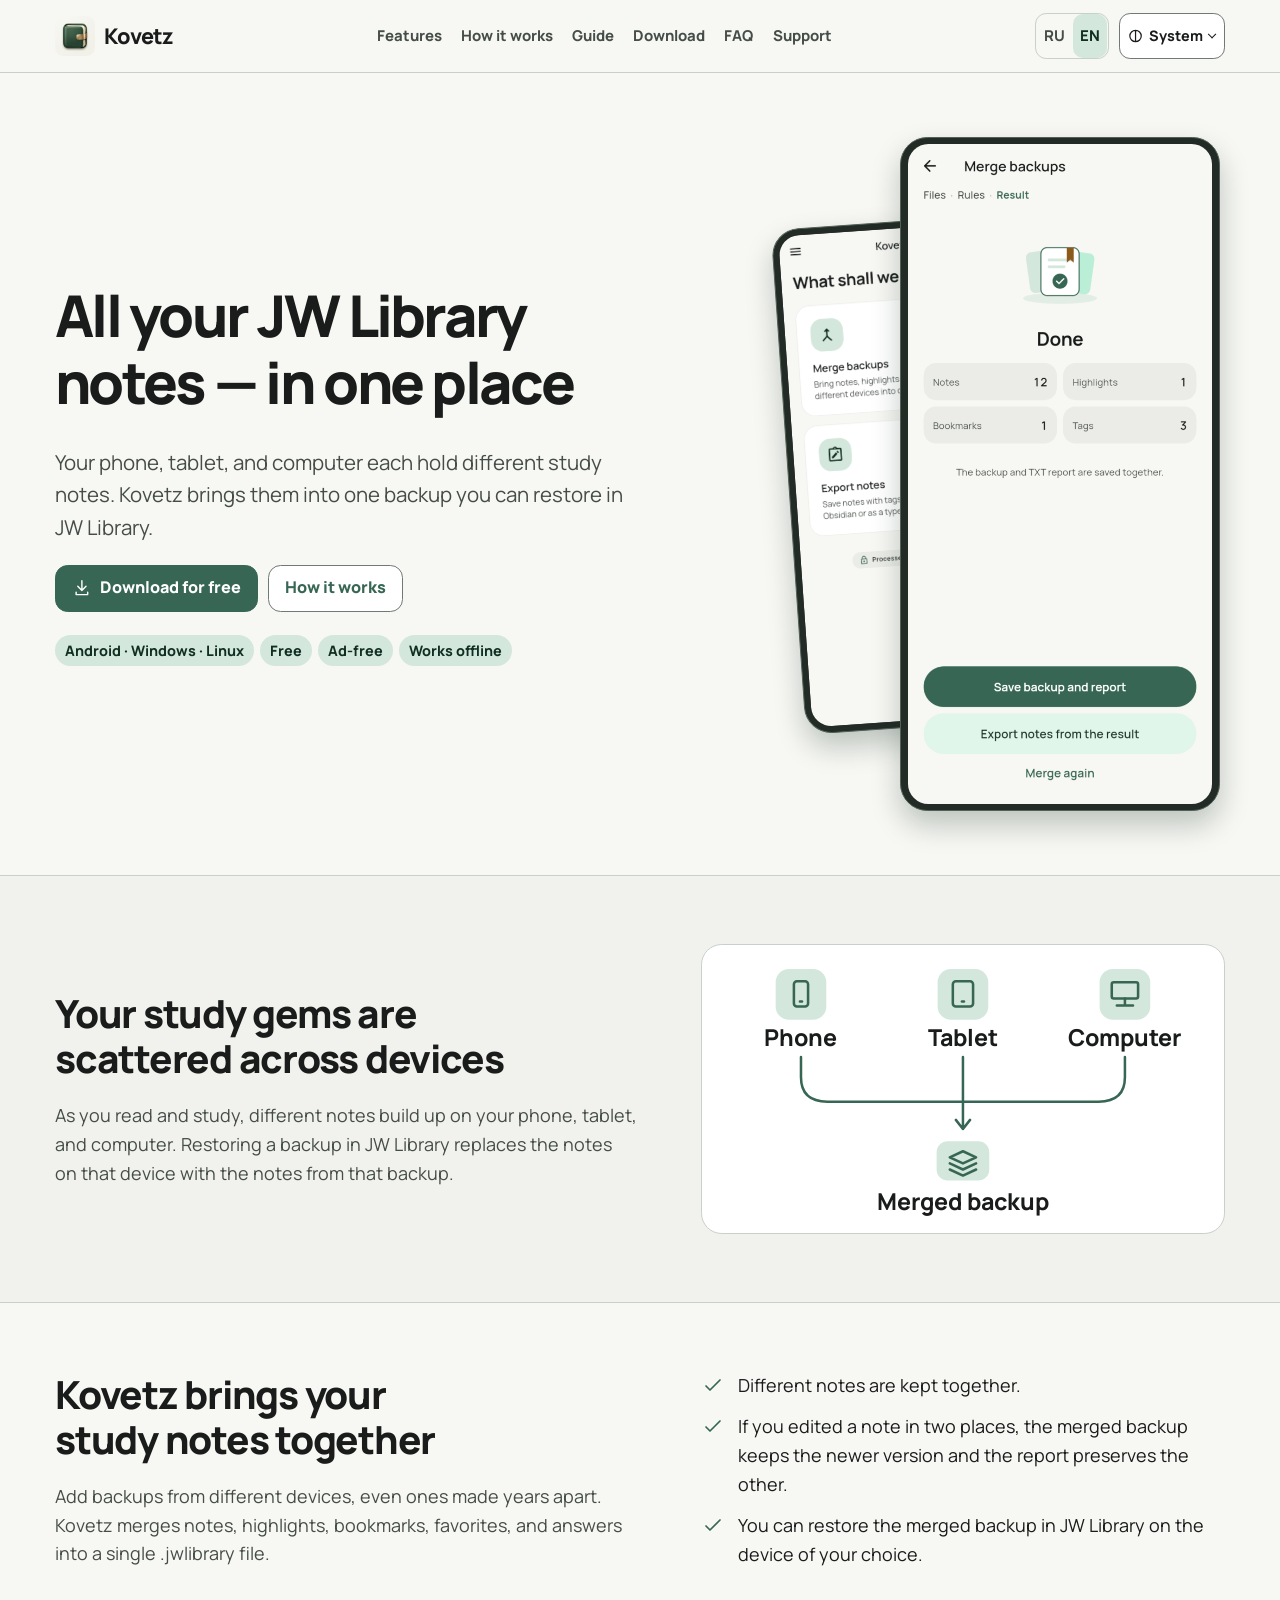
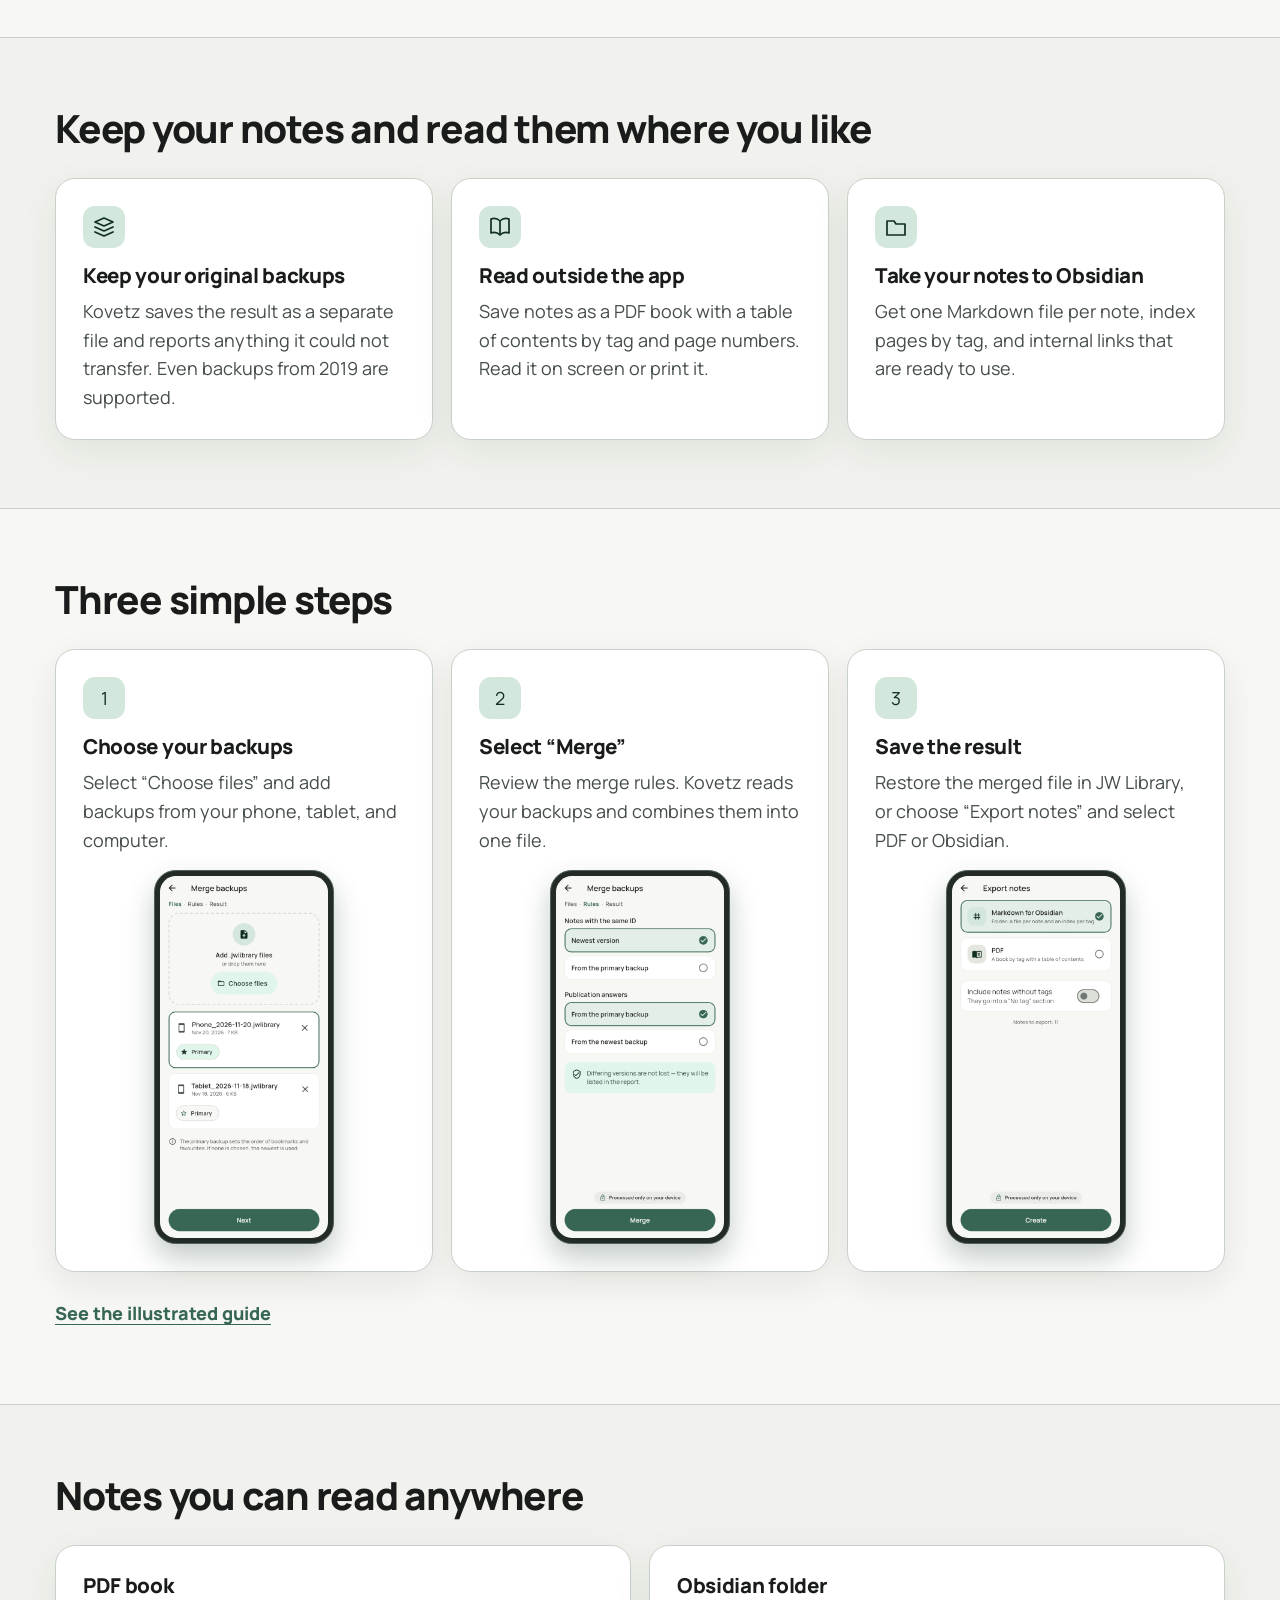
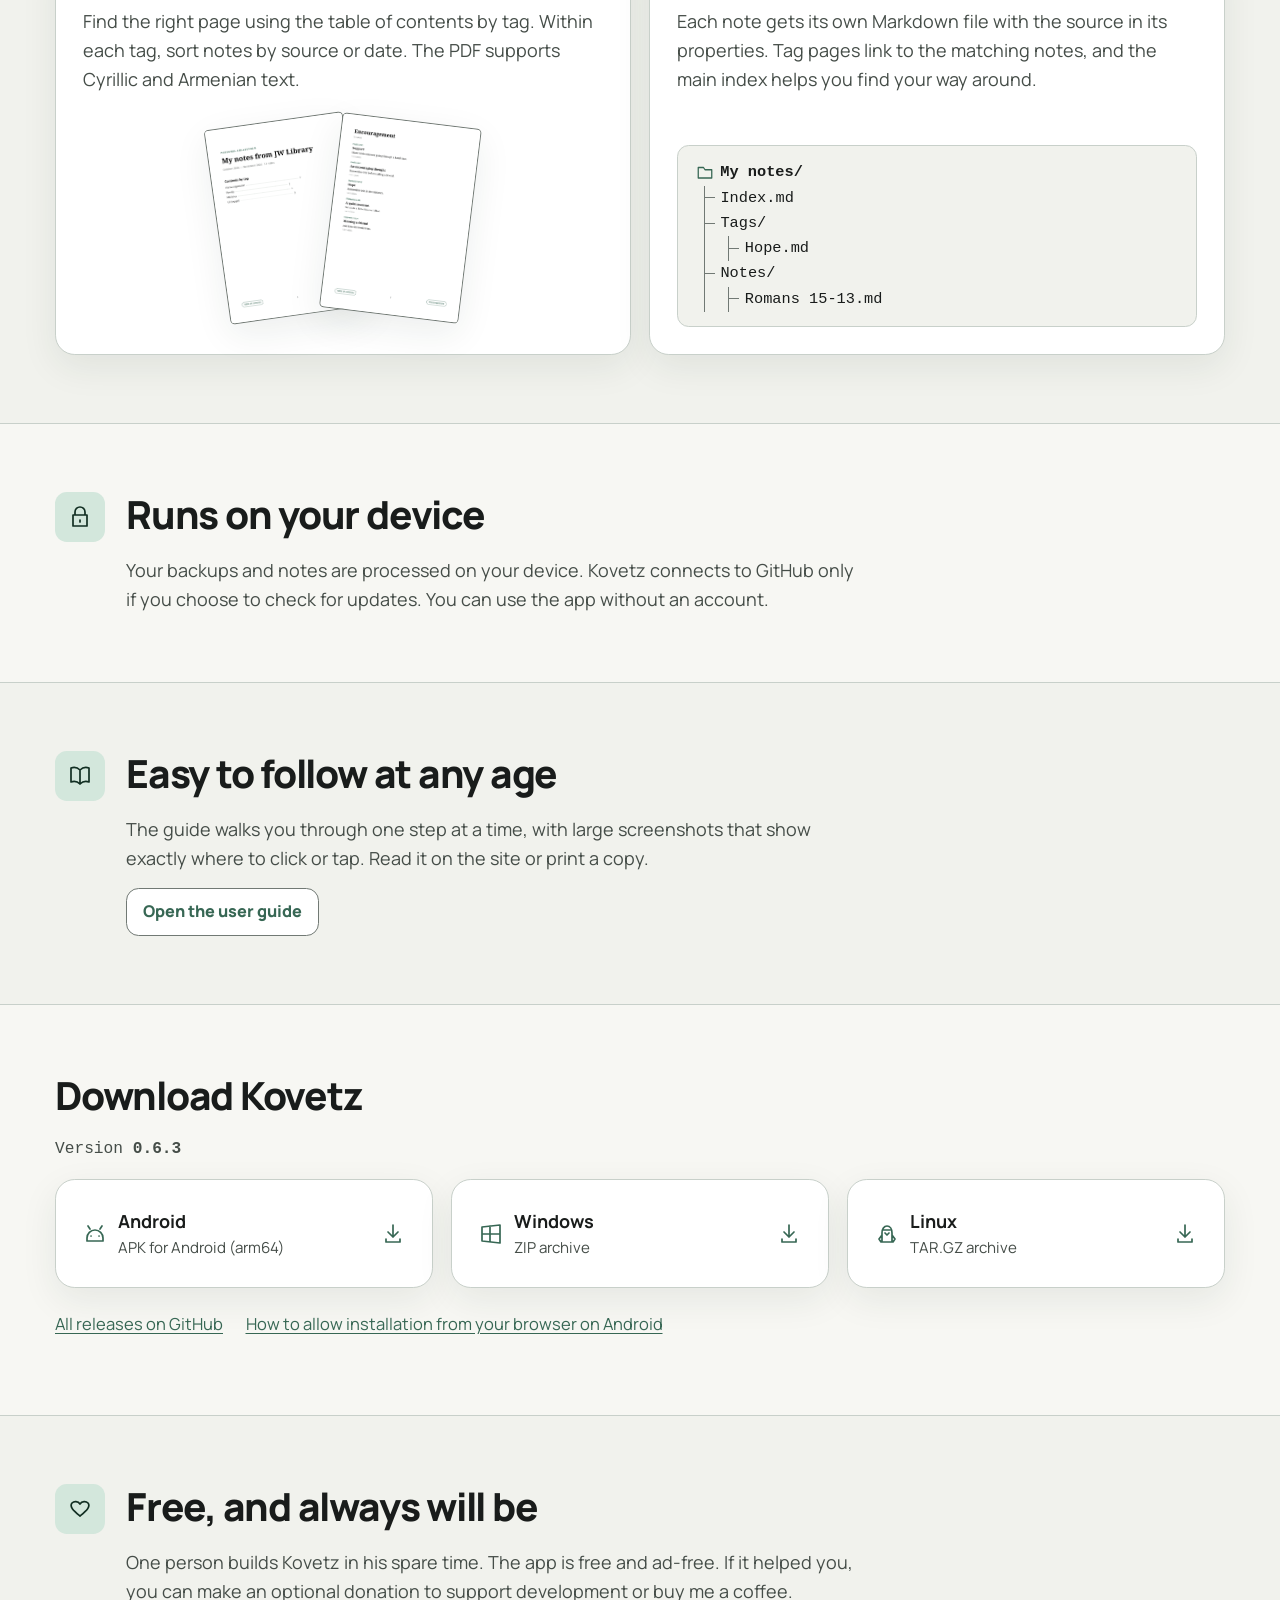
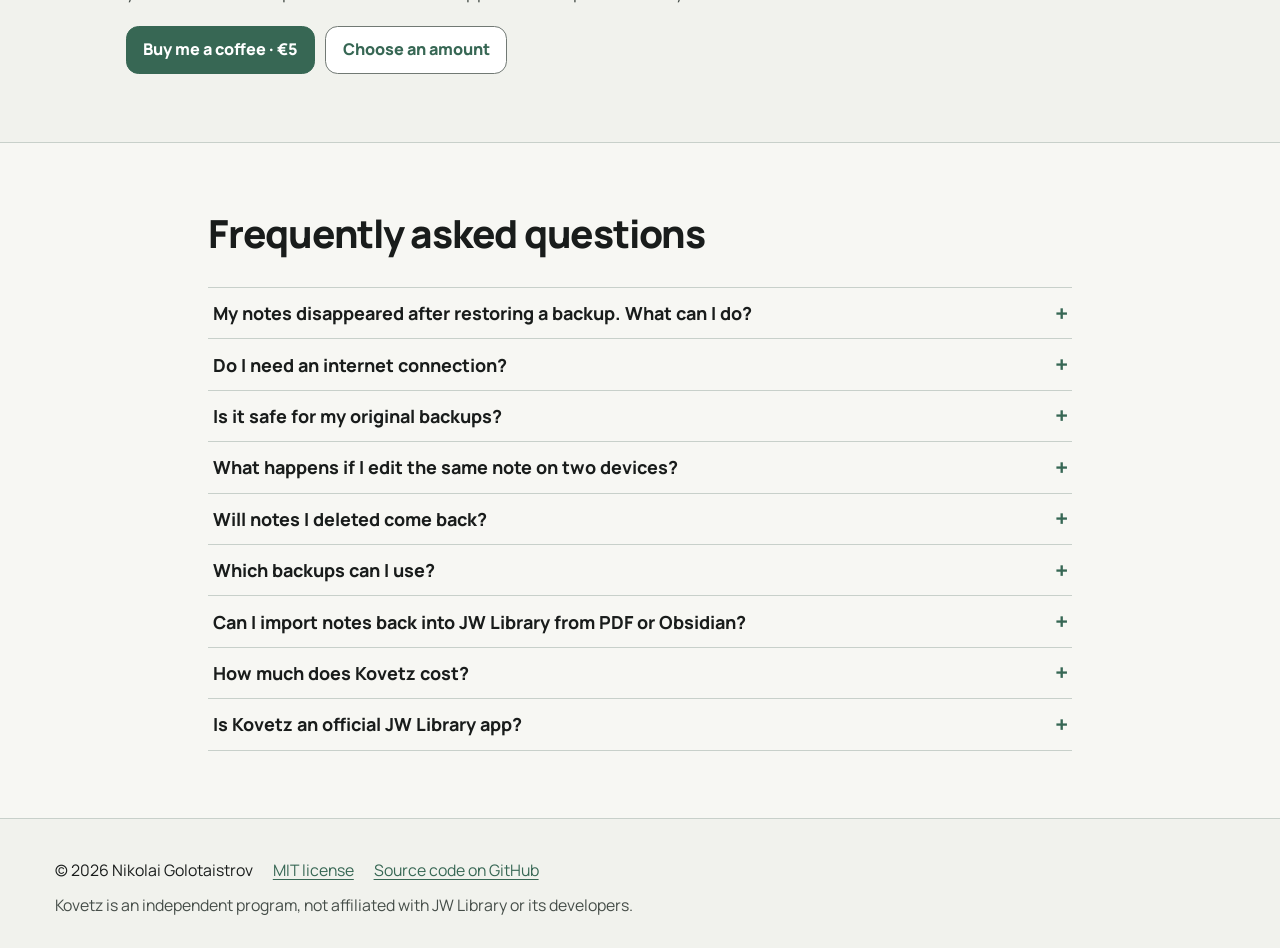
==== site/en/index.html @ 0e029d28 "Сайт: новая иконка, версия 0.6.3 Co-Authored-By: Claude Sonnet 5.5 <noreply@anthropic.com>" ====
<!doctype html>
<html lang="en">
<head>
  <meta charset="utf-8">
  <meta name="viewport" content="width=device-width, initial-scale=1">
  <title>Kovetz — merge JW Library notes from your phone, tablet, and computer</title>
  <meta name="description" content="Merge JW Library backups from multiple devices and export your notes to PDF or Obsidian. Kovetz is free, ad-free, and works offline.">
  <link rel="canonical" href="https://pioner14.github.io/kovetz-site/en/">
    <link rel="alternate" hreflang="ru" href="https://pioner14.github.io/kovetz-site/ru/">
    <link rel="alternate" hreflang="en" href="https://pioner14.github.io/kovetz-site/en/">
    <link rel="alternate" hreflang="x-default" href="https://pioner14.github.io/kovetz-site/">
  <meta property="og:type" content="website">
  <meta property="og:site_name" content="Kovetz">
  <meta property="og:locale" content="en_US">
  <meta property="og:title" content="Kovetz — merge JW Library notes from your phone, tablet, and computer">
  <meta property="og:description" content="Merge JW Library backups from multiple devices and export your notes to PDF or Obsidian. Kovetz is free, ad-free, and works offline.">
  <meta property="og:url" content="https://pioner14.github.io/kovetz-site/en/">
  <meta property="og:image" content="https://pioner14.github.io/kovetz-site/og.png">
  <meta property="og:image:width" content="1200">
  <meta property="og:image:height" content="630">
  <meta property="og:image:alt" content="Kovetz">
  <meta name="twitter:card" content="summary_large_image">
  <meta name="twitter:title" content="Kovetz — merge JW Library notes from your phone, tablet, and computer">
  <meta name="twitter:description" content="Merge JW Library backups from multiple devices and export your notes to PDF or Obsidian. Kovetz is free, ad-free, and works offline.">
  <meta name="twitter:image" content="https://pioner14.github.io/kovetz-site/og.png">
  <link rel="icon" href="../favicon.svg" type="image/svg+xml">
  <link rel="apple-touch-icon" href="../apple-touch-icon.png">
  <link rel="manifest" href="../site.webmanifest">
  <link rel="stylesheet" href="../style.css">
  <script src="../site.js" defer></script>

  <script type="application/ld+json">{"@context":"https://schema.org","@type":"SoftwareApplication","name":"Kovetz","description":"Merge JW Library backups from multiple devices and export your notes to PDF or Obsidian. Kovetz is free, ad-free, and works offline.","operatingSystem":"Android, Windows, Linux","applicationCategory":"UtilitiesApplication","softwareVersion":"0.6.3","downloadUrl":"https://github.com/pioner14/kovetz/releases/latest","offers":{"@type":"Offer","price":0,"priceCurrency":"EUR"},"author":{"@type":"Person","name":"Nikolai Golotaistrov"}}</script>
  <script type="application/ld+json">{"@context":"https://schema.org","@type":"FAQPage","mainEntity":[{"@type":"Question","name":"My notes disappeared after restoring a backup. What can I do?","acceptedAnswer":{"@type":"Answer","text":"Restoring in JW Library replaces the data on your device. If older backups still contain your notes, merge them with Kovetz and restore the combined file."}},{"@type":"Question","name":"Do I need an internet connection?","acceptedAnswer":{"@type":"Answer","text":"You only need it to download Kovetz and to check for updates if you choose. Merging and exporting work offline."}},{"@type":"Question","name":"Is it safe for my original backups?","acceptedAnswer":{"@type":"Answer","text":"Kovetz writes the result to a separate file and leaves your original backups untouched. Always make a fresh backup of your device before restoring."}},{"@type":"Question","name":"What happens if I edit the same note on two devices?","acceptedAnswer":{"@type":"Answer","text":"The merged backup keeps the newer version and saves the other version in the report."}},{"@type":"Question","name":"Will notes I deleted come back?","acceptedAnswer":{"@type":"Answer","text":"Yes, if a deleted note still exists in one of the backups you added to the merge."}},{"@type":"Question","name":"Which backups can I use?","acceptedAnswer":{"@type":"Answer","text":"Kovetz accepts .jwlibrary files from different devices, including backups made in different years."}},{"@type":"Question","name":"Can I import notes back into JW Library from PDF or Obsidian?","acceptedAnswer":{"@type":"Answer","text":"Restore the merged .jwlibrary backup to bring notes back into JW Library. PDF and Obsidian exports are for reading and searching."}},{"@type":"Question","name":"How much does Kovetz cost?","acceptedAnswer":{"@type":"Answer","text":"Kovetz is free. Its source code is available under the MIT license."}},{"@type":"Question","name":"Is Kovetz an official JW Library app?","acceptedAnswer":{"@type":"Answer","text":"Kovetz is an independent program, not affiliated with JW Library or its developers."}}]}</script>
</head>
<body>
<a class="skip-link" href="#main">Skip to content</a>
<header class="site-header">
  <div class="container header-inner">
    <a class="brand" href="index.html"><img src="../favicon.svg" alt="Kovetz" width="40" height="40" loading="eager"><span aria-hidden="true">Kovetz</span></a>
    <nav class="main-nav" aria-label="Main navigation">
      <a href="index.html#features">Features</a>
      <a href="index.html#steps">How it works</a>
      <a href="guide/index.html">Guide</a>
      <a href="index.html#download">Download</a>
      <a href="index.html#faq">FAQ</a>
      <a href="index.html#support">Support</a>
    </nav>
    <div class="header-controls">
      <nav class="language-switch" aria-label="Site language">
        <a href="../ru/index.html" lang="ru" hreflang="ru" aria-label="Русский">RU</a>
        <a href="../en/index.html" lang="en" hreflang="en" aria-label="English" aria-current="page">EN</a>
      </nav>
      <label class="theme-control" title="Color theme" hidden>
        <svg class="icon" viewBox="0 0 24 24" width="24" height="24" aria-hidden="true" fill="none" stroke="currentColor" stroke-width="1.7" stroke-linecap="round" stroke-linejoin="round"><path d="M12 4a8 8 0 1 0 0 16V4Z M12 4a8 8 0 0 1 0 16"/></svg>
        <select data-theme-select aria-label="Color theme">
          <option value="auto">System</option>
          <option value="light">Light</option>
          <option value="dark">Dark</option>
        </select>
      </label>
      <button class="theme-toggle" type="button" data-theme-toggle aria-label="Dark" aria-pressed="false" title="Color theme" hidden>
        <svg class="icon" viewBox="0 0 24 24" width="24" height="24" aria-hidden="true" fill="none" stroke="currentColor" stroke-width="1.7" stroke-linecap="round" stroke-linejoin="round"><path d="M12 4a8 8 0 1 0 0 16V4Z M12 4a8 8 0 0 1 0 16"/></svg>
      </button>
    </div>
  </div>
</header>
<main id="main" tabindex="-1">
  <section id="hero" class="section hero">
    <div class="container split hero-inner">
      <div class="hero-copy">
        <h1>All your JW Library notes — in one place</h1>
        <p class="lede">Your phone, tablet, and computer each hold different study notes. Kovetz brings them into one backup you can restore in JW Library.</p>
        <div class="actions">
          <a class="button primary" href="#download"><svg class="icon" viewBox="0 0 24 24" width="24" height="24" aria-hidden="true" fill="none" stroke="currentColor" stroke-width="1.7" stroke-linecap="round" stroke-linejoin="round"><path d="M12 3v12m-5-5 5 5 5-5M5 17v3h14v-3"/></svg>Download for free</a>
          <a class="button" href="#steps">How it works</a>
        </div>
        <ul class="chips" role="list">
          <li>Android · Windows · Linux</li>
          <li>Free</li>
          <li>Ad-free</li>
          <li>Works offline</li>
        </ul>
      </div>
      <div class="hero-phones"><div class="phone phone-rear"><img src="../screens/en/home.png" alt="Kovetz home screen" width="560" height="1212" loading="lazy"></div><div class="phone"><img src="../screens/en/merge_done.png" alt="Kovetz screen showing a completed merge of JW Library backups" width="560" height="1212" loading="eager" fetchpriority="high"></div></div>
    </div>
  </section>
  <section id="problem" class="section band">
    <div class="container split">
      <div><h2>Your study gems are scattered across devices</h2><p>As you read and study, different notes build up on your phone, tablet, and computer. Restoring a backup in JW Library replaces the notes on that device with the notes from that backup.</p></div>
      <figure class="diagram">
  <svg viewBox="0 0 480 249" role="img" aria-label="Kovetz brings backups from a phone, tablet, and computer into one file">
    <g class="diagram-lines">
      <path d="M80 91V111Q80 135 106 135H240 M240 91V162 M400 91V111Q400 135 374 135H240 M233 153L240 162L247 153"/>
    </g>
    <g class="diagram-tiles">
      <rect x="55" y="4" width="50" height="50" rx="13"/>
      <rect x="215" y="4" width="50" height="50" rx="13"/>
      <rect x="375" y="4" width="50" height="50" rx="13"/>
      <rect x="214" y="174" width="52" height="39" rx="11"/>
    </g>
    <g class="diagram-symbols">
      <rect x="73" y="16" width="14" height="25" rx="3"/><path d="M79 36h2"/>
      <rect x="230" y="16" width="20" height="25" rx="3"/><path d="M239 36h2"/>
      <rect x="387" y="17" width="26" height="16" rx="2"/><path d="M400 33v7m-8 0h16"/>
      <path d="m227 190 13-6 13 6-13 6-13-6Zm0 6 13 6 13-6m-26 6 13 6 13-6"/>
    </g>
    <g class="diagram-labels">
      <text x="80" y="80">Phone</text><text x="240" y="80">Tablet</text><text x="400" y="80">Computer</text>
      <text x="240" y="242">Merged backup</text>
    </g>
  </svg>
</figure>
    </div>
  </section>
  <section id="solution" class="section">
    <div class="container split">
      <div><h2>Kovetz brings your study notes together</h2><p>Add backups from different devices, even ones made years apart. Kovetz merges notes, highlights, bookmarks, favorites, and answers into a single .jwlibrary file.</p></div>
      <ul class="checklist" role="list">
        <li><svg class="icon" viewBox="0 0 24 24" width="24" height="24" aria-hidden="true" fill="none" stroke="currentColor" stroke-width="1.7" stroke-linecap="round" stroke-linejoin="round"><path d="M5 12l4 4L19 6"/></svg>Different notes are kept together.</li>
        <li><svg class="icon" viewBox="0 0 24 24" width="24" height="24" aria-hidden="true" fill="none" stroke="currentColor" stroke-width="1.7" stroke-linecap="round" stroke-linejoin="round"><path d="M5 12l4 4L19 6"/></svg>If you edited a note in two places, the merged backup keeps the newer version and the report preserves the other.</li>
        <li><svg class="icon" viewBox="0 0 24 24" width="24" height="24" aria-hidden="true" fill="none" stroke="currentColor" stroke-width="1.7" stroke-linecap="round" stroke-linejoin="round"><path d="M5 12l4 4L19 6"/></svg>You can restore the merged backup in JW Library on the device of your choice.</li>
      </ul>
    </div>
  </section>
  <section id="features" class="section band">
    <div class="container">
      <h2>Keep your notes and read them where you like</h2>
      <div class="grid-three">
                <article class="card">
          <span class="icon-tile"><svg class="icon" viewBox="0 0 24 24" width="24" height="24" aria-hidden="true" fill="none" stroke="currentColor" stroke-width="1.7" stroke-linecap="round" stroke-linejoin="round"><path d="m3 7 9-4 9 4-9 4-9-4Zm0 5 9 4 9-4m-18 5 9 4 9-4"/></svg></span>
          <h3>Keep your original backups</h3><p>Kovetz saves the result as a separate file and reports anything it could not transfer. Even backups from 2019 are supported.</p>
        </article>
        <article class="card">
          <span class="icon-tile"><svg class="icon" viewBox="0 0 24 24" width="24" height="24" aria-hidden="true" fill="none" stroke="currentColor" stroke-width="1.7" stroke-linecap="round" stroke-linejoin="round"><path d="M12 6c-3-3-6-3-9-2v14c3-1 6-1 9 2 3-3 6-3 9-2V4c-3-1-6-1-9 2Zm0 0v14"/></svg></span>
          <h3>Read outside the app</h3><p>Save notes as a PDF book with a table of contents by tag and page numbers. Read it on screen or print it.</p>
        </article>
        <article class="card">
          <span class="icon-tile"><svg class="icon" viewBox="0 0 24 24" width="24" height="24" aria-hidden="true" fill="none" stroke="currentColor" stroke-width="1.7" stroke-linecap="round" stroke-linejoin="round"><path d="M3 6h7l2 3h9v11H3V6Z"/></svg></span>
          <h3>Take your notes to Obsidian</h3><p>Get one Markdown file per note, index pages by tag, and internal links that are ready to use.</p>
        </article>
      </div>
    </div>
  </section>
  <section id="steps" class="section">
    <div class="container">
      <h2>Three simple steps</h2>
      <ol class="grid-three workflow" role="list">
                <li class="card workflow-step">
          <div class="workflow-copy">
            <span class="step-number" aria-hidden="true">1</span>
            <h3>Choose your backups</h3><p>Select “Choose files” and add backups from your phone, tablet, and computer.</p>
          </div>
          <div class="phone"><img src="../screens/en/merge_files_two.png" alt="Two JW Library backup files selected for merging" width="560" height="1212" loading="lazy"></div>
        </li>
        <li class="card workflow-step">
          <div class="workflow-copy">
            <span class="step-number" aria-hidden="true">2</span>
            <h3>Select “Merge”</h3><p>Review the merge rules. Kovetz reads your backups and combines them into one file.</p>
          </div>
          <div class="phone"><img src="../screens/en/merge_rules.png" alt="Conflict resolution options for merging two backups" width="560" height="1212" loading="lazy"></div>
        </li>
        <li class="card workflow-step">
          <div class="workflow-copy">
            <span class="step-number" aria-hidden="true">3</span>
            <h3>Save the result</h3><p>Restore the merged file in JW Library, or choose “Export notes” and select PDF or Obsidian.</p>
          </div>
          <div class="phone"><img src="../screens/en/export_format.png" alt="Export screen with choices for a PDF book or an Obsidian folder" width="560" height="1212" loading="lazy"></div>
        </li>
      </ol>
      <a class="guide-link" href="guide/index.html">See the illustrated guide</a>
    </div>
  </section>
  <section id="export" class="section band">
    <div class="container">
      <h2>Notes you can read anywhere</h2>
      <div class="grid-two export-grid">
  <article class="card export-card">
    <h3>PDF book</h3><p>Find the right page using the table of contents by tag. Within each tag, sort notes by source or date. The PDF supports Cyrillic and Armenian text.</p>
    <div class="pdf-preview"><img src="../screens/en/pdf_cover.png" alt="Cover of a PDF book of exported notes" width="579" height="819" loading="lazy"><img src="../screens/en/pdf_page.png" alt="Sample page from a PDF book with notes and a page number" width="579" height="819" loading="lazy"></div>
  </article>
  <article class="card export-card">
    <h3>Obsidian folder</h3><p>Each note gets its own Markdown file with the source in its properties. Tag pages link to the matching notes, and the main index helps you find your way around.</p>
    <div class="tree">
      <div><svg class="icon" viewBox="0 0 24 24" width="24" height="24" aria-hidden="true" fill="none" stroke="currentColor" stroke-width="1.7" stroke-linecap="round" stroke-linejoin="round"><path d="M3 6h7l2 3h9v11H3V6Z"/></svg>My notes/</div>
      <ul>
        <li>Index.md</li>
        <li>Tags/<ul><li>Hope.md</li></ul></li>
        <li>Notes/<ul><li>Romans 15-13.md</li></ul></li>
      </ul>
    </div>
  </article>
</div>
    </div>
  </section>
  <section id="privacy" class="section">
    <div class="container feature-callout">
      <span class="icon-tile"><svg class="icon" viewBox="0 0 24 24" width="24" height="24" aria-hidden="true" fill="none" stroke="currentColor" stroke-width="1.7" stroke-linecap="round" stroke-linejoin="round"><path d="M7 10V7a5 5 0 0 1 10 0v3M5 10h14v11H5zm7 5v2"/></svg></span>
      <div><h2>Runs on your device</h2><p>Your backups and notes are processed on your device. Kovetz connects to GitHub only if you choose to check for updates. You can use the app without an account.</p></div>
    </div>
  </section>
  <section id="guide" class="section band">
    <div class="container feature-callout">
      <span class="icon-tile"><svg class="icon" viewBox="0 0 24 24" width="24" height="24" aria-hidden="true" fill="none" stroke="currentColor" stroke-width="1.7" stroke-linecap="round" stroke-linejoin="round"><path d="M12 6c-3-3-6-3-9-2v14c3-1 6-1 9 2 3-3 6-3 9-2V4c-3-1-6-1-9 2Zm0 0v14"/></svg></span>
      <div>
        <h2>Easy to follow at any age</h2><p>The guide walks you through one step at a time, with large screenshots that show exactly where to click or tap. Read it on the site or print a copy.</p>
        <a class="button" href="guide/index.html">Open the user guide</a>
      </div>
    </div>
  </section>
  <section id="download" class="section">
    <div class="container">
      <h2>Download Kovetz</h2>
      <p class="version">Version <strong>0.6.3</strong></p>
      <div class="grid-three platforms">
                <a class="card platform" href="https://github.com/pioner14/kovetz/releases/latest">
          <svg class="icon" viewBox="0 0 24 24" width="24" height="24" aria-hidden="true" fill="none" stroke="currentColor" stroke-width="1.7" stroke-linecap="round" stroke-linejoin="round"><path d="M4 16a8 8 0 0 1 16 0v3H4Zm3-9L5 4m12 3 2-3M8 14h.1m7.9 0h.1"/></svg>
          <span><strong>Android</strong><small>APK for Android (arm64)</small></span>
          <svg class="icon" viewBox="0 0 24 24" width="24" height="24" aria-hidden="true" fill="none" stroke="currentColor" stroke-width="1.7" stroke-linecap="round" stroke-linejoin="round"><path d="M12 3v12m-5-5 5 5 5-5M5 17v3h14v-3"/></svg>
        </a>
        <a class="card platform" href="https://github.com/pioner14/kovetz/releases/latest">
          <svg class="icon" viewBox="0 0 24 24" width="24" height="24" aria-hidden="true" fill="none" stroke="currentColor" stroke-width="1.7" stroke-linecap="round" stroke-linejoin="round"><path d="M3 5l18-2v18L3 19V5Zm0 7h18M11 4v16"/></svg>
          <span><strong>Windows</strong><small>ZIP archive</small></span>
          <svg class="icon" viewBox="0 0 24 24" width="24" height="24" aria-hidden="true" fill="none" stroke="currentColor" stroke-width="1.7" stroke-linecap="round" stroke-linejoin="round"><path d="M12 3v12m-5-5 5 5 5-5M5 17v3h14v-3"/></svg>
        </a>
        <a class="card platform" href="https://github.com/pioner14/kovetz/releases/latest">
          <svg class="icon" viewBox="0 0 24 24" width="24" height="24" aria-hidden="true" fill="none" stroke="currentColor" stroke-width="1.7" stroke-linecap="round" stroke-linejoin="round"><path d="M9 8h6m-8 5L4 17l2 3h12l2-3-3-4m-10 6v-8c0-4 2-7 5-7s5 3 5 7v8M10 11l2 2 2-2"/></svg>
          <span><strong>Linux</strong><small>TAR.GZ archive</small></span>
          <svg class="icon" viewBox="0 0 24 24" width="24" height="24" aria-hidden="true" fill="none" stroke="currentColor" stroke-width="1.7" stroke-linecap="round" stroke-linejoin="round"><path d="M12 3v12m-5-5 5 5 5-5M5 17v3h14v-3"/></svg>
        </a>
      </div>
      <div class="download-links">
        <a href="https://github.com/pioner14/kovetz/releases">All releases on GitHub</a>
        <a href="guide/index.html#install">How to allow installation from your browser on Android</a>
      </div>
    </div>
  </section>
  <section id="support" class="section band">
    <div class="container feature-callout">
      <span class="icon-tile"><svg class="icon" viewBox="0 0 24 24" width="24" height="24" aria-hidden="true" fill="none" stroke="currentColor" stroke-width="1.7" stroke-linecap="round" stroke-linejoin="round"><path d="M20 6c-2-2-6-2-8 1-2-3-6-3-8-1-3 4 2 8 8 13 6-5 11-9 8-13Z"/></svg></span>
      <div>
        <h2>Free, and always will be</h2><p>One person builds Kovetz in his spare time. The app is free and ad-free. If it helped you, you can make an optional donation to support development or buy me a coffee.</p>
        <div class="actions">
          <a class="button primary" href="https://paypal.me/NikolaiGolotaistrov/5EUR">Buy me a coffee · €5</a>
          <a class="button" href="https://paypal.me/NikolaiGolotaistrov">Choose an amount</a>
        </div>
      </div>
    </div>
  </section>
  <section id="faq" class="section">
    <div class="container faq">
      <h2>Frequently asked questions</h2>
      <details name="faq"><summary>My notes disappeared after restoring a backup. What can I do?</summary><p>Restoring in JW Library replaces the data on your device. If older backups still contain your notes, merge them with Kovetz and restore the combined file.</p></details>
      <details name="faq"><summary>Do I need an internet connection?</summary><p>You only need it to download Kovetz and to check for updates if you choose. Merging and exporting work offline.</p></details>
      <details name="faq"><summary>Is it safe for my original backups?</summary><p>Kovetz writes the result to a separate file and leaves your original backups untouched. Always make a fresh backup of your device before restoring.</p></details>
      <details name="faq"><summary>What happens if I edit the same note on two devices?</summary><p>The merged backup keeps the newer version and saves the other version in the report.</p></details>
      <details name="faq"><summary>Will notes I deleted come back?</summary><p>Yes, if a deleted note still exists in one of the backups you added to the merge.</p></details>
      <details name="faq"><summary>Which backups can I use?</summary><p>Kovetz accepts .jwlibrary files from different devices, including backups made in different years.</p></details>
      <details name="faq"><summary>Can I import notes back into JW Library from PDF or Obsidian?</summary><p>Restore the merged .jwlibrary backup to bring notes back into JW Library. PDF and Obsidian exports are for reading and searching.</p></details>
      <details name="faq"><summary>How much does Kovetz cost?</summary><p>Kovetz is free. Its source code is available under the MIT license.</p></details>
      <details name="faq"><summary>Is Kovetz an official JW Library app?</summary><p>Kovetz is an independent program, not affiliated with JW Library or its developers.</p></details>
    </div>
  </section>
</main>
<footer class="site-footer">
  <div class="container">
    <div class="footer-links">
      <span>© 2026 Nikolai Golotaistrov</span>
      <a href="../LICENSE.txt">MIT license</a>
      <a href="https://github.com/pioner14/kovetz">Source code on GitHub</a>
    </div>
    <p>Kovetz is an independent program, not affiliated with JW Library or its developers.</p>
  </div>
</footer>
</body>
</html>
---- site/style.css ----
@font-face {
  font-family: Manrope;
  src: url("fonts/Manrope.ttf") format("truetype");
  font-weight: 200 800;
  font-display: swap;
}

:root {
  color-scheme: light;
  --surface: #f7f7f3;
  --band: #f1f2ed;
  --card: #fff;
  --ink: #191c1b;
  --muted: #454d48;
  --line: #c8d0ca;
  --outline: #717974;
  --accent: #376754;
  --on-accent: #fff;
  --tint: #d3e7dc;
  --on-tint: #112e22;
  --warm: #f7e5cc;
  --on-warm: #472a06;
  --warning-line: #8c5a1b;
  --shadow: 0 12px 36px #19332814;
  --device-shadow: 0 14px 28px #152e2240;
  --anchor-offset: 5rem;
  font: 400 18px / 1.6 Manrope, system-ui, sans-serif;
  scroll-padding-top: var(--anchor-offset);
}

:root[data-theme="dark"] {
  color-scheme: dark;
  --surface: #121513;
  --band: #191d1a;
  --card: #1f2421;
  --ink: #e4e6e2;
  --muted: #bfc8c2;
  --line: #3d4640;
  --outline: #8a938d;
  --accent: #9fd1ba;
  --on-accent: #003828;
  --tint: #1e4f3d;
  --on-tint: #c8fce3;
  --warm: #473317;
  --on-warm: #f7e5cc;
  --warning-line: #e1af70;
  --shadow: 0 12px 36px #0003;
  --device-shadow: 0 14px 28px #0007;
}

@media (prefers-color-scheme: dark) {
  :root:not([data-theme]) {
    color-scheme: dark;
    --surface: #121513;
    --band: #191d1a;
    --card: #1f2421;
    --ink: #e4e6e2;
    --muted: #bfc8c2;
    --line: #3d4640;
    --outline: #8a938d;
    --accent: #9fd1ba;
    --on-accent: #003828;
    --tint: #1e4f3d;
    --on-tint: #c8fce3;
    --warm: #473317;
    --on-warm: #f7e5cc;
    --warning-line: #e1af70;
    --shadow: 0 12px 36px #0003;
    --device-shadow: 0 14px 28px #0007;
  }
}

*, *::before, *::after { box-sizing: border-box; }
body { margin: 0; color: var(--ink); background: var(--surface); overflow-wrap: break-word; }
[hidden] { display: none !important; }
img { display: block; max-inline-size: 100%; block-size: auto; }
figure { margin: 0; }
a { color: var(--accent); text-underline-offset: .2em; }
a:hover { text-decoration-thickness: max(2px, .1em); }
:focus-visible { outline: 3px solid var(--accent); outline-offset: 3px; }
p { margin: 0 0 .85em; color: var(--muted); }
p:last-child { margin-bottom: 0; }

h1, h2, h3 { line-height: 1.17; margin: 0 0 .5em; text-wrap: balance; }
h1 { font-size: clamp(1.9rem, 4.5vw, 3.25rem); font-weight: 800; letter-spacing: -.047em; }
h2 { font-size: clamp(1.48rem, 3.15vw, 2.15rem); font-weight: 800; letter-spacing: -.032em; }
h3 { font-size: 1.14rem; font-weight: 800; letter-spacing: -.015em; }
small { font-size: .84rem; }
.icon { flex: none; vertical-align: middle; }

.container { width: min(100% - 3rem, 65rem); margin-inline: auto; }
.section { padding-block: clamp(2.45rem, 5.3vw, 4.25rem); }
.band { background: var(--band); border-block: 1px solid var(--line); }
.split, .grid-two, .grid-three { display: grid; gap: 1rem; }
.split { grid-template-columns: minmax(0, 1fr) minmax(0, .9fr); align-items: center; gap: clamp(1.5rem, 5vw, 4rem); }
.grid-two { grid-template-columns: repeat(2, minmax(0, 1fr)); }
.grid-three { grid-template-columns: repeat(3, minmax(0, 1fr)); }
.section h2 + .grid-three, .section h2 + .grid-two { margin-top: 1.5rem; }

.skip-link {
  position: fixed;
  z-index: 20;
  top: .5rem;
  left: .5rem;
  padding: .65rem 1rem;
  transform: translateY(-175%);
  border-radius: .6rem;
  color: var(--on-accent);
  background: var(--accent);
}
.skip-link:focus { transform: translateY(0); }
.site-header { position: sticky; top: 0; z-index: 10; background: var(--surface); border-bottom: 1px solid var(--line); }
.header-inner { min-height: 4rem; display: flex; align-items: center; justify-content: space-between; gap: 1rem; }
.brand { display: inline-flex; gap: .55rem; align-items: center; font-size: 1.2rem; font-weight: 800; letter-spacing: -.04em; text-decoration: none; color: var(--ink); }
.brand img { width: 2.2rem; }
.main-nav, .header-controls, .language-switch { display: flex; align-items: center; }
.main-nav { justify-content: center; gap: clamp(.45rem, 1.5vw, 1.35rem); }
.main-nav a, .language-switch a { display: grid; align-items: center; min-height: 2.45rem; text-decoration: none; color: var(--muted); font-size: .83rem; font-weight: 750; }
.main-nav a:hover, .main-nav [aria-current] { color: var(--accent); text-decoration: underline; }
.header-controls { gap: .55rem; }
.language-switch { border: 1px solid var(--line); border-radius: .62rem; padding-inline: .08rem; }
.language-switch a { padding-inline: .4rem; border-radius: .55rem; }
.language-switch [aria-current] { color: var(--on-tint); background: var(--tint); }
.language-switch a:hover { text-decoration: underline; }
.theme-control { display: flex; align-items: center; position: relative; }
.theme-control .icon { pointer-events: none; position: absolute; left: .43rem; width: .95rem; }
.theme-control::after {
  content: "";
  pointer-events: none;
  position: absolute;
  right: .56rem;
  width: .34rem;
  height: .34rem;
  border: solid currentColor;
  border-width: 0 1.5px 1.5px 0;
  transform: translateY(-.1rem) rotate(45deg);
}
.theme-control select, .theme-toggle {
  min-height: 2.55rem;
  border: 1px solid var(--outline);
  border-radius: .62rem;
  color: var(--ink);
  background: var(--card);
  cursor: pointer;
}
.theme-control select {
  appearance: none;
  padding: 0 1.16rem 0 1.6rem;
  font: 750 .8rem Manrope, system-ui, sans-serif;
}
.theme-toggle { display: none; width: 2.55rem; padding: 0; place-items: center; }
.theme-toggle[aria-pressed="true"] { color: var(--on-tint); background: var(--tint); }

.hero { padding-block: clamp(2.3rem, 5vw, 4.25rem); }
.hero-inner { grid-template-columns: minmax(0, 1.2fr) minmax(0, .8fr); }
.lede { font-size: clamp(1rem, 1.6vw, 1.16rem); max-inline-size: 48ch; }
.actions { display: flex; flex-wrap: wrap; align-items: center; gap: .55rem; margin-top: 1.15rem; }
.button {
  min-height: 2.65rem;
  padding: .55rem .9rem;
  display: inline-flex;
  align-items: center;
  justify-content: center;
  gap: .42rem;
  border: 1px solid var(--outline);
  border-radius: .7rem;
  background: var(--card);
  color: var(--accent);
  font-size: .9rem;
  font-weight: 800;
  text-decoration: none;
}
.button:hover { text-decoration: underline; }
.button.primary { color: var(--on-accent); background: var(--accent); border-color: var(--accent); }
.button .icon { width: 1.1rem; }
.chips { display: flex; flex-wrap: wrap; gap: .35rem; list-style: none; padding: 0; margin: 1.25rem 0 0; }
.chips li { color: var(--on-tint); background: var(--tint); border-radius: 2rem; padding: .24rem .55rem; font-size: .8rem; font-weight: 750; }
.phone {
  width: min(100%, 10rem);
  margin-inline: auto;
  padding: .3rem;
  border: 1px solid #526157;
  border-radius: 1.2rem;
  background: #222b25;
  box-shadow: var(--device-shadow);
}
.phone img { width: 100%; border-radius: .88rem; }
.hero-phones { display: grid; align-items: center; width: min(100%, 432px); justify-self: center; }
.hero .phone { grid-area: 1 / 1; width: 74%; border-radius: 1.52rem; padding: .36rem; }
.hero .phone:only-child { width: min(100%, 320px); }
.hero .phone:not(:only-child) { margin-inline: 0; justify-self: end; }
.hero .phone.phone-rear { width: 56%; justify-self: start; transform: rotate(-4deg); }
.hero .phone:not(.phone-rear) { z-index: 1; }
.hero .phone img { border-radius: 1.13rem; }
.hero-inner > .hero-copy:only-child { grid-column: 1 / -1; }

.diagram { padding: 1.1rem 1rem .9rem; border-radius: 1.15rem; background: var(--card); border: 1px solid var(--line); }
.diagram svg { display: block; width: 100%; height: auto; overflow: visible; }
.diagram-lines, .diagram-symbols { fill: none; stroke: var(--accent); stroke-width: 2.5; stroke-linejoin: round; stroke-linecap: round; }
.diagram-tiles { fill: var(--tint); }
.diagram-labels { text-anchor: middle; fill: var(--ink); font-size: 23px; font-weight: 750; }
.checklist { display: grid; gap: .7rem; list-style: none; padding: 0; margin: 0; }
.checklist li { display: flex; gap: .7rem; align-items: start; }
.checklist .icon { color: var(--accent); margin-top: .16rem; }

.card { min-width: 0; padding: clamp(.9rem, 2.2vw, 1.5rem); border-radius: 1.1rem; background: var(--card); border: 1px solid var(--line); box-shadow: var(--shadow); }
.icon-tile, .step-number { display: inline-grid; place-items: center; flex: none; width: 2.35rem; height: 2.35rem; border-radius: .66rem; background: var(--tint); color: var(--on-tint); }
.card > .icon-tile, .workflow .step-number { margin-bottom: .8rem; }
.workflow { list-style: none; padding: 0; margin: 0 0 1.1rem; }
.workflow-step { display: flex; flex-direction: column; gap: .85rem; }
.workflow-step .phone { margin-top: auto; }
.guide-link { display: inline-block; min-height: 2.45rem; padding-block: .4rem; font-weight: 800; }

.export-card { display: flex; flex-direction: column; }
.pdf-preview {
  display: flex;
  align-items: center;
  justify-content: center;
  min-height: 11rem;
  padding: .6rem .75rem;
  margin-top: auto;
}
.pdf-preview img { width: 34%; max-width: 7.75rem; border: 1px solid var(--outline); border-radius: .24rem; box-shadow: var(--shadow); }
.pdf-preview img:first-child:not(:only-child) { transform: translateX(.7rem) rotate(-8deg); }
.pdf-preview img + img { transform: translateX(-.7rem) rotate(7deg); }
.tree {
  margin-top: auto;
  padding: .8rem 1rem;
  border-radius: .65rem;
  background: var(--band);
  color: var(--ink);
  border: 1px solid var(--line);
  font: 500 .85rem / 1.65 ui-monospace, monospace;
}
.tree div { font-weight: 750; }
.tree .icon { margin-right: .35rem; width: 1rem; color: var(--accent); }
.tree ul { list-style: none; margin: 0 0 0 .45rem; padding-left: .85rem; border-left: 1px solid var(--outline); }
.tree li { position: relative; }
.tree li::before { position: absolute; content: ""; left: -.85rem; top: .78em; width: .55rem; border-top: 1px solid var(--outline); }

.feature-callout { display: flex; gap: 1.15rem; align-items: start; }
.feature-callout > div { max-width: 48rem; }
.feature-callout .icon-tile { width: 2.8rem; height: 2.8rem; }
.feature-callout p { max-width: 67ch; }
.version { font: 500 .9rem / 1.5 ui-monospace, monospace; margin-bottom: 1rem; }
.platform { display: flex; align-items: center; gap: .63rem; color: var(--ink); text-decoration: none; min-height: 4rem; }
.platform:hover { border-color: var(--accent); }
.platform:hover strong { text-decoration: underline; }
.platform span { flex: 1; min-width: 0; }
.platform small { display: block; color: var(--muted); }
.platform .icon { color: var(--accent); }
.download-links { display: flex; flex-wrap: wrap; column-gap: 1.25rem; margin-top: .8rem; font-size: .92rem; }
.download-links a { min-height: 2.45rem; padding-block: .45rem; }

.faq { max-width: 48rem; }
.faq h2 { margin-bottom: .8em; }
.faq details { border-block-start: 1px solid var(--line); }
.faq details:last-child { border-block-end: 1px solid var(--line); }
.faq summary { display: flex; align-items: center; justify-content: space-between; gap: .8rem; min-height: 2.8rem; padding: .65rem .25rem; cursor: pointer; font-weight: 750; line-height: 1.45; list-style: none; }
.faq summary::-webkit-details-marker { display: none; }
.faq summary::after { content: "+"; color: var(--accent); font-size: 1.3rem; line-height: 1; }
.faq details[open] summary::after { content: "−"; }
.faq details p { padding: 0 .25rem .8rem; }

.site-footer { padding: 1.65rem 0; background: var(--band); border-top: 1px solid var(--line); font-size: .88rem; }
.footer-links { display: flex; flex-wrap: wrap; align-items: center; column-gap: 1.1rem; }
.footer-links a { display: inline-flex; align-items: center; min-height: 2.45rem; }
.standalone { padding-block: 3rem; }

.guide-layout { display: grid; grid-template-columns: minmax(13rem, .35fr) minmax(0, 1fr); gap: 2rem 3rem; align-items: start; padding-block: clamp(2rem, 5vw, 4rem); }
.guide-intro { grid-column: 1 / -1; }
.guide-intro .lede { max-width: 65ch; }
.contents { position: sticky; top: var(--anchor-offset); max-height: calc(100vh - var(--anchor-offset) - 1rem); overflow: auto; }
.contents h2 { font-size: 1.23rem; }
.contents ol { margin: 0; padding-left: 1.35rem; }
.contents a { display: inline-block; padding: .24rem 0; font-size: .92rem; line-height: 1.42; }
.guide-chapters > section + section { border-top: 1px solid var(--line); padding-top: 1.45rem; margin-top: 1.65rem; }
.chapter-summary { font-weight: 700; }
.guide-chapters .step, .tip, .warning { margin: .85rem 0; }
.step h3 { display: flex; align-items: center; gap: .55rem; }
.step .step-number { width: 1.85rem; height: 1.85rem; font-size: .91rem; }
.step figure img { width: auto; max-height: 33rem; object-fit: contain; border: 1px solid var(--outline); border-radius: .55rem; }
.step figcaption { margin-top: .5rem; color: var(--muted); font-size: .9rem; }
.tip, .warning { padding: .75rem 1rem; border-radius: .65rem; border-inline-start: .22rem solid var(--accent); background: var(--tint); color: var(--on-tint); }
.warning { background: var(--warm); color: var(--on-warm); border-inline-start-color: var(--warning-line); }
:is(.tip, .warning) p { color: inherit; }
.back-top { margin-top: 1.1rem; }

@media (max-width: 57rem) {
  :root { --anchor-offset: 6.6rem; }
  .header-inner { display: grid; grid-template-columns: 1fr auto; gap: .1rem .5rem; padding-top: .4rem; }
  .main-nav { grid-row: 2; grid-column: 1 / -1; justify-content: space-between; }
  .main-nav a { text-align: center; }
  .guide-layout { grid-template-columns: minmax(10rem, .32fr) minmax(0, 1fr); column-gap: 1.1rem; }
}

@media (max-width: 700px) {
  .header-inner { grid-template-columns: minmax(0, 1fr) auto; }
  .brand { white-space: nowrap; }
  .theme-control { display: none; }
  .theme-toggle { display: grid; }
  .main-nav {
    justify-content: flex-start;
    gap: .35rem;
    overflow-x: auto;
    scrollbar-width: none;
    padding-block: .2rem .35rem;
  }
  .main-nav a {
    flex: none;
    min-height: 44px;
    padding-inline: .65rem;
    border-radius: 2rem;
    background: var(--band);
    white-space: nowrap;
  }
  .main-nav a:focus-visible { outline-offset: -3px; }
  .hero .phone.phone-rear { display: none; }
  .hero .phone:not(.phone-rear) { width: min(100%, 220px); justify-self: center; }
}

@media (max-width: 41rem) {
  .container { width: calc(100% - 2rem); }
  .split, .grid-three, .grid-two, .guide-layout { grid-template-columns: minmax(0, 1fr); }
  .hero-inner { gap: 1.4rem; }
  .diagram { padding-inline: .48rem; }
  .workflow-step { display: grid; grid-template-columns: minmax(0, 1fr) minmax(5.1rem, 37%); align-items: center; gap: .68rem; }
  .workflow-step:has(.workflow-copy:only-child) { grid-template-columns: minmax(0, 1fr); }
  .workflow-step .phone { margin-block: 0; padding: .2rem; border-radius: .95rem; }
  .workflow-step .phone img { border-radius: .7rem; }
  .feature-callout { display: block; }
  .feature-callout .icon-tile { width: 2.35rem; height: 2.35rem; margin-bottom: .6rem; }
  .platforms { gap: .55rem; }
  .contents { position: static; max-height: none; overflow: visible; }
}

@media (prefers-reduced-motion: no-preference) {
  html { scroll-behavior: smooth; }
}

@media print {
  @page { margin: 14mm; }
  html:root { font-size: 11pt; color-scheme: light; }
  body { color: #191c1b; background: white; }
  .site-header, .site-footer, .skip-link, .back-top { display: none !important; }
  .guide-layout { display: block; width: 100%; padding: 0; }
  .contents { position: static; max-height: none; overflow: visible; margin-block: 1rem; }
  .guide-chapters > section, .guide-chapters > section + section { break-before: page; margin: 0; padding: 0; border: 0; }
  .guide-layout :is(p, figcaption, a, .step-number, aside) { color: #191c1b; }
  .guide-layout :is(.card, .step-number, aside) { background: white; box-shadow: none; border-color: #717974; }
  .guide-layout h2, .guide-layout h3 { break-after: avoid; }
  .guide-layout :is(figure, .step, aside) { break-inside: avoid; }
  .step figure img { max-height: 126mm; }
}
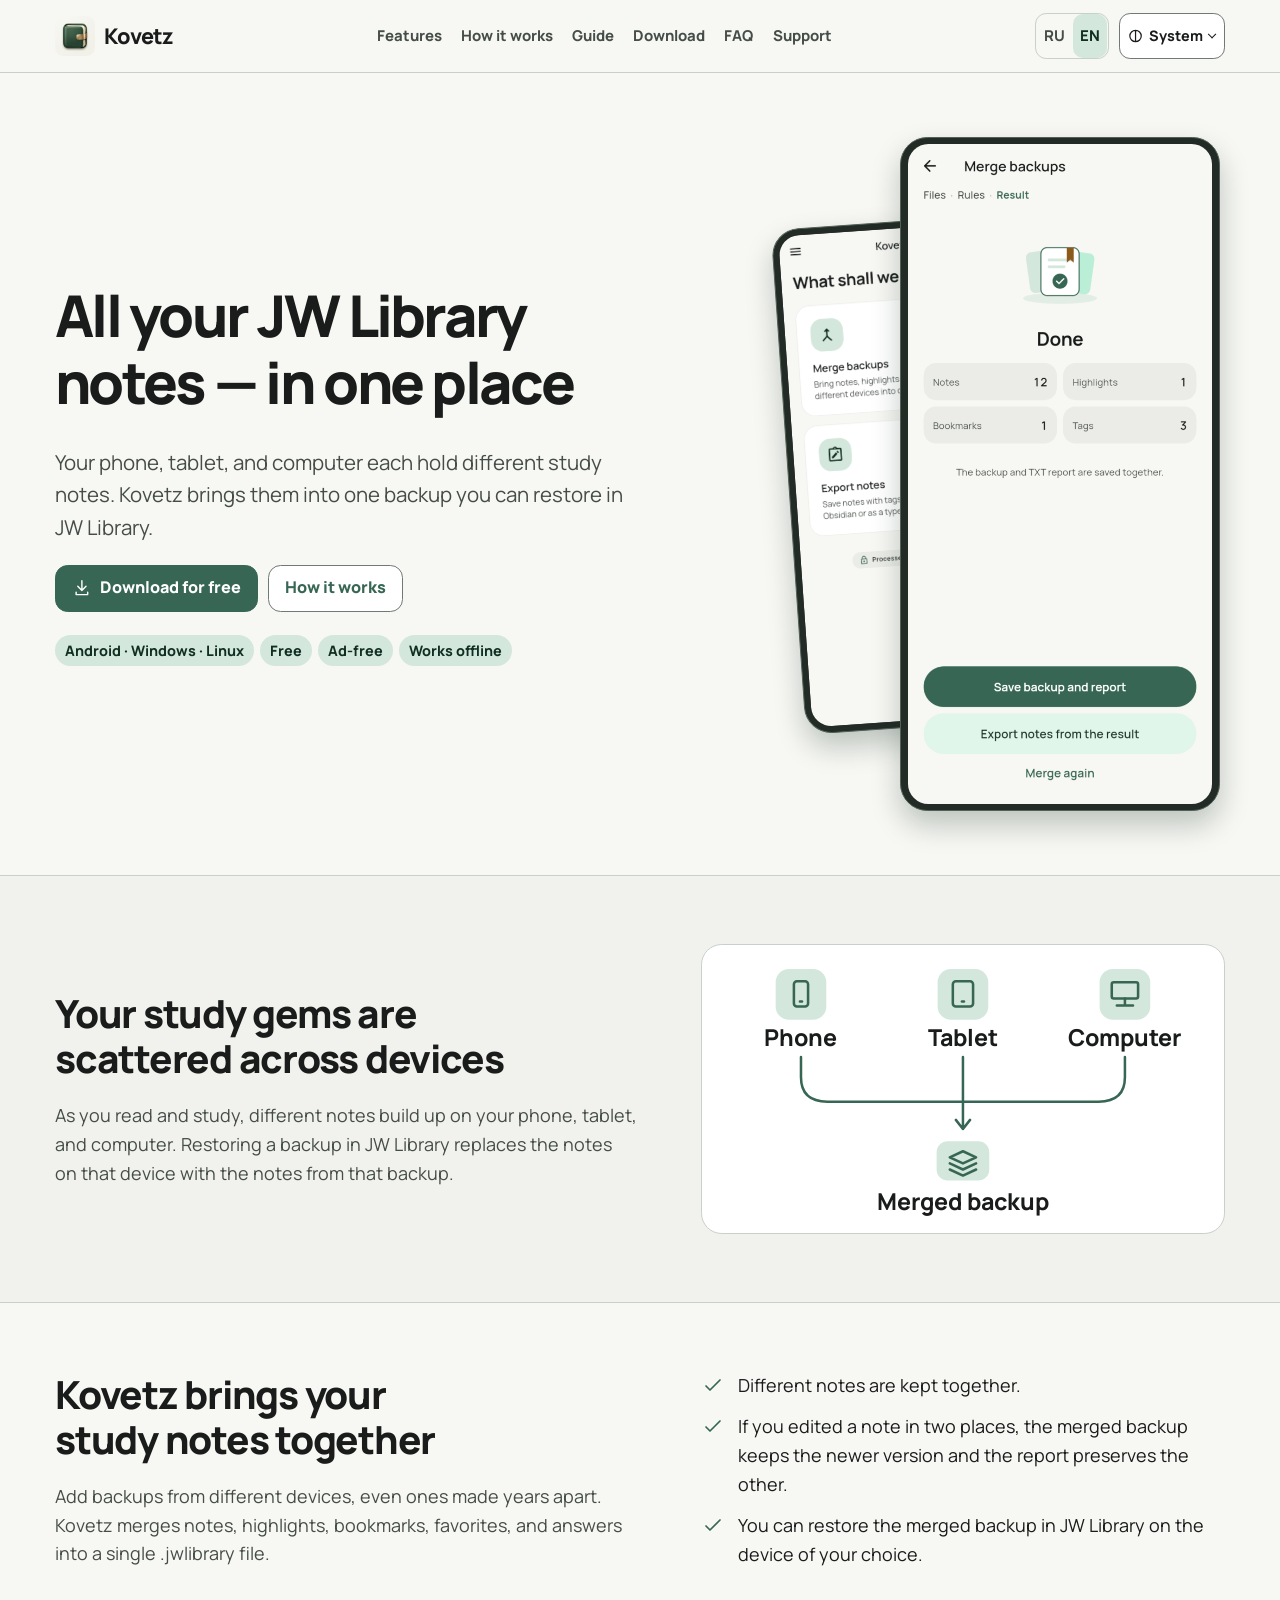
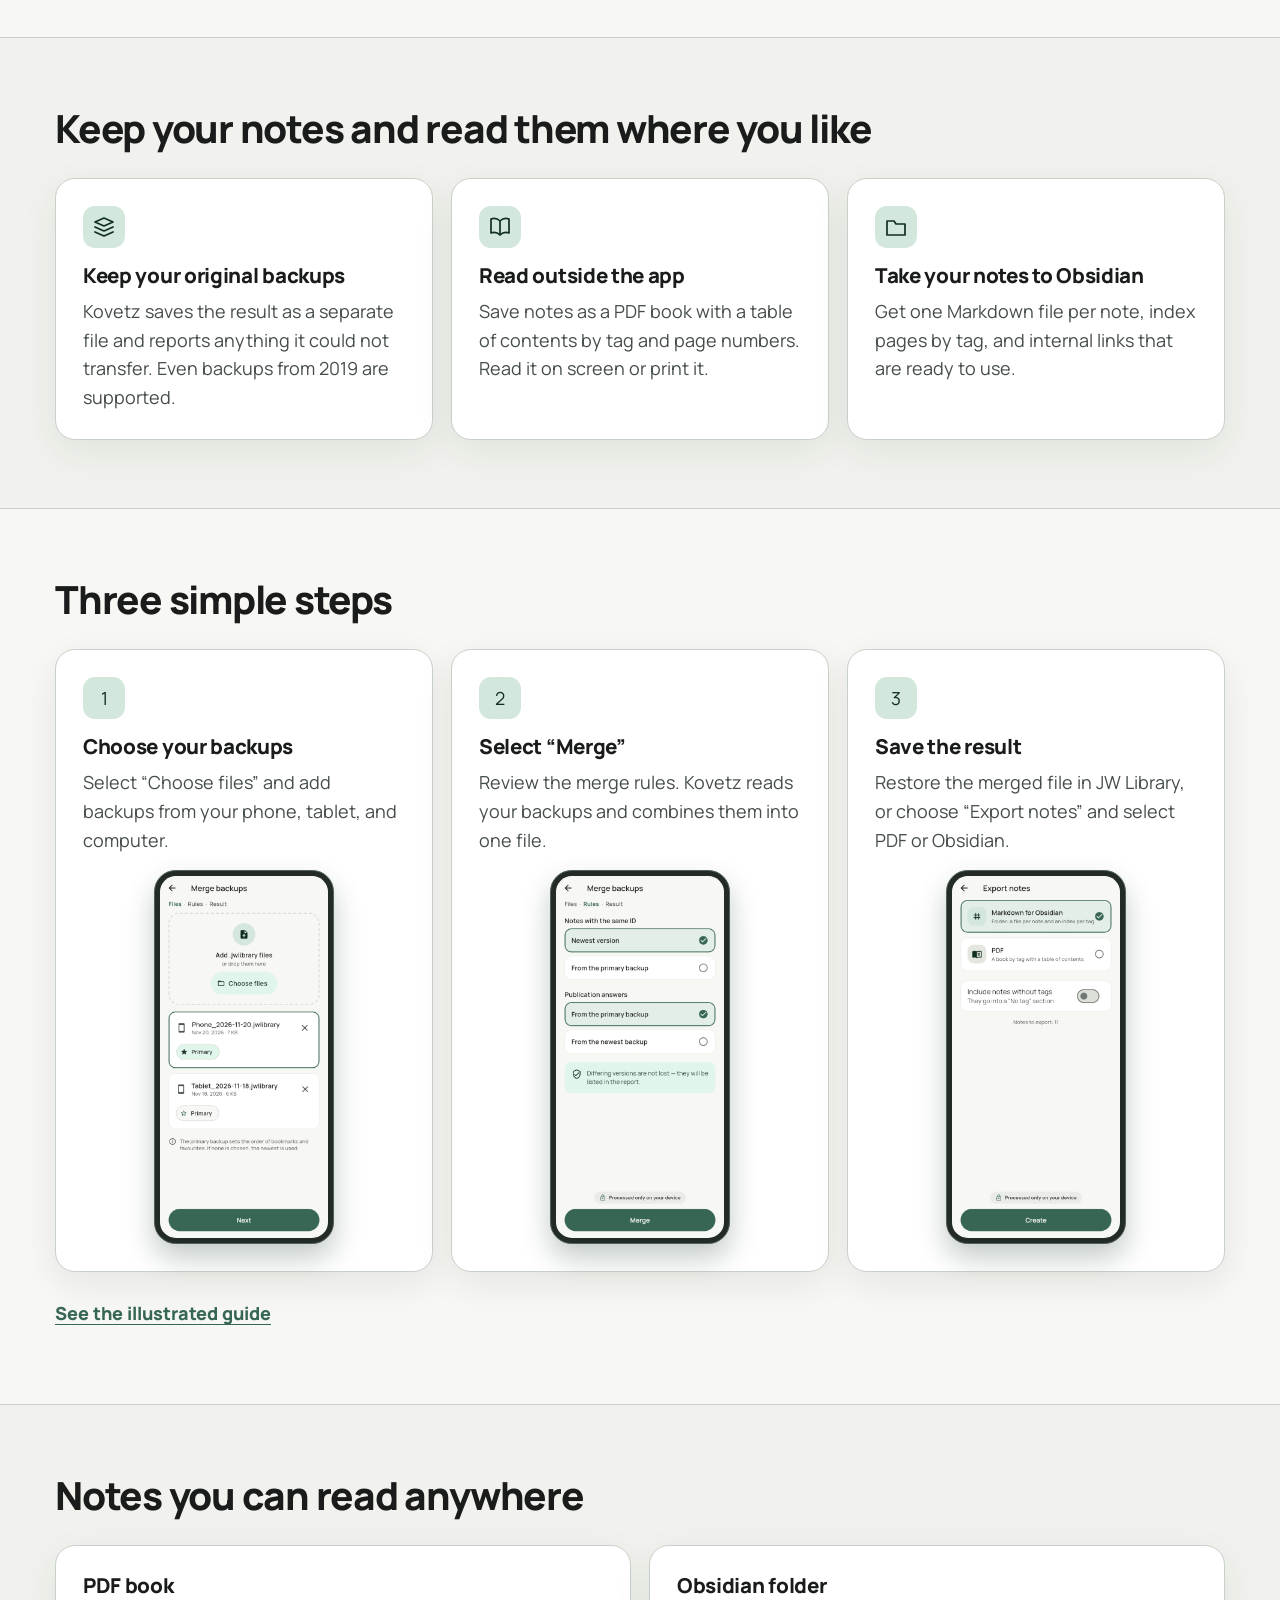
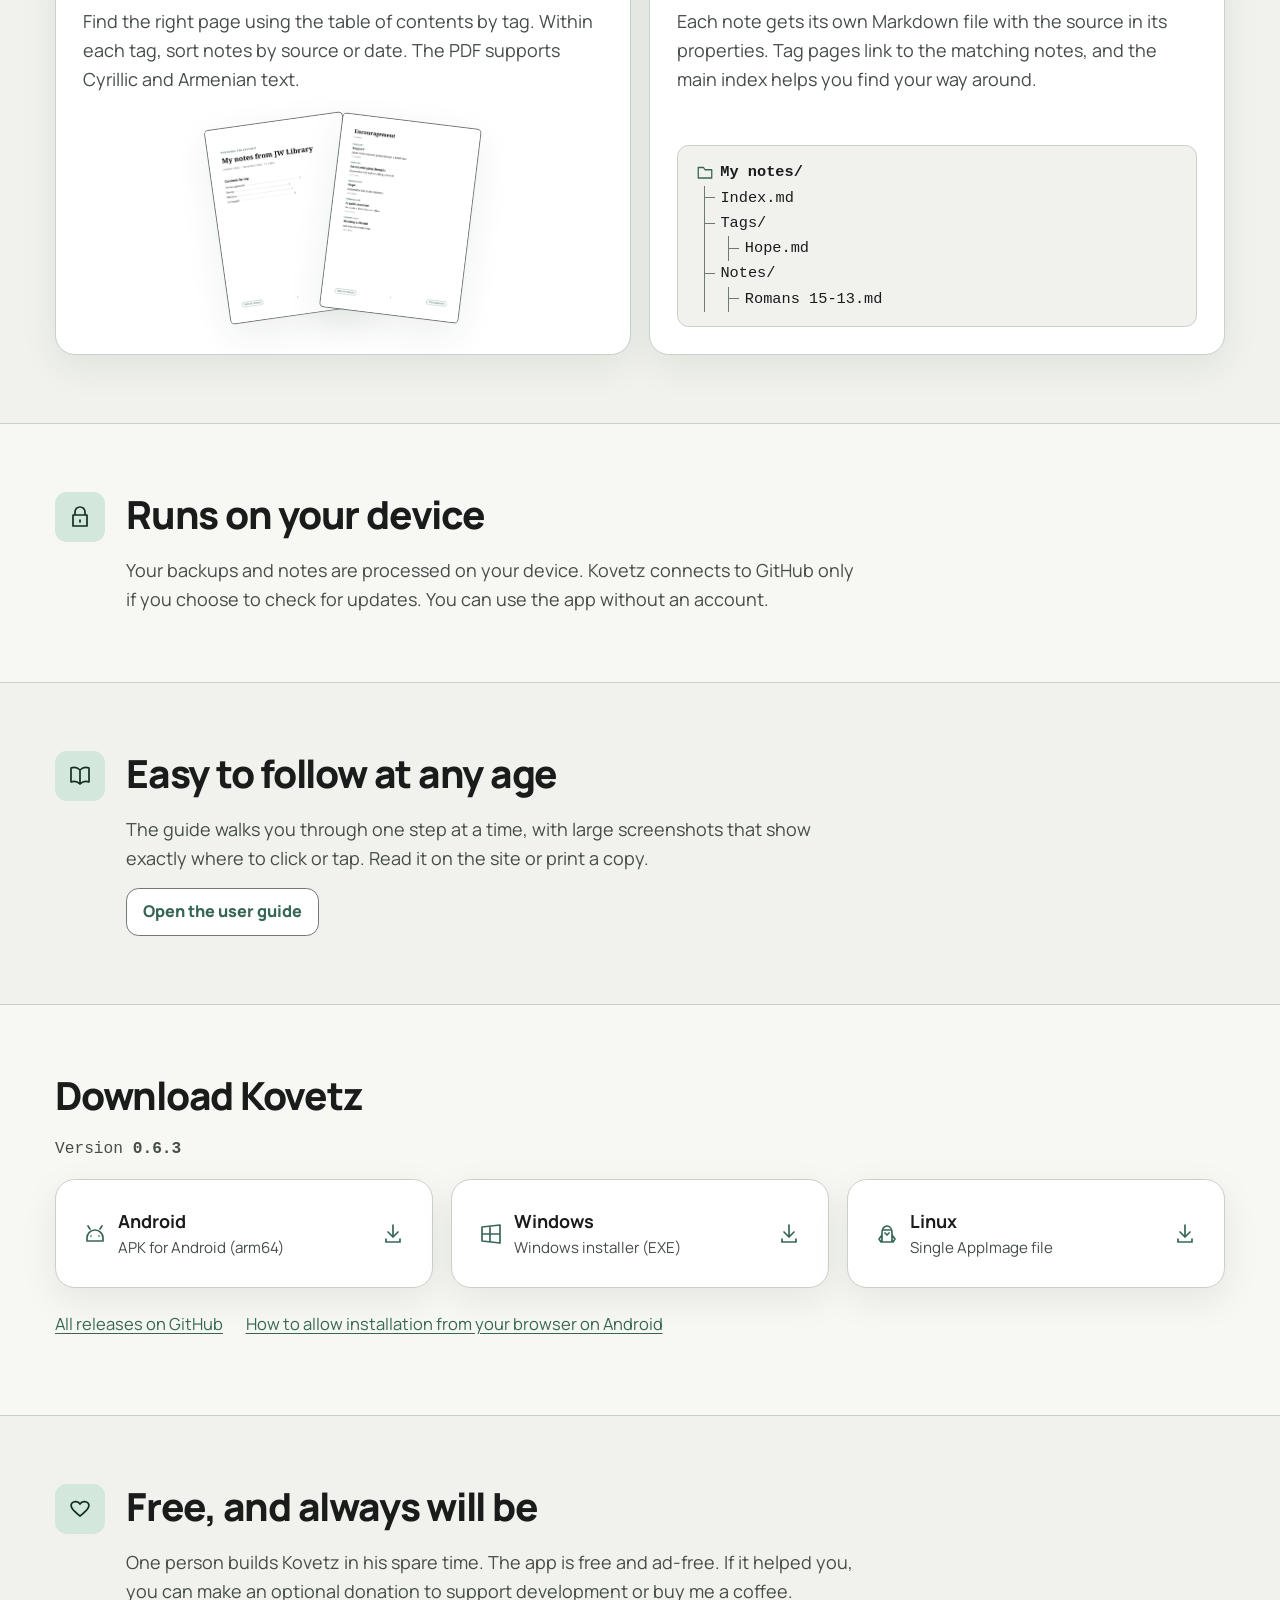
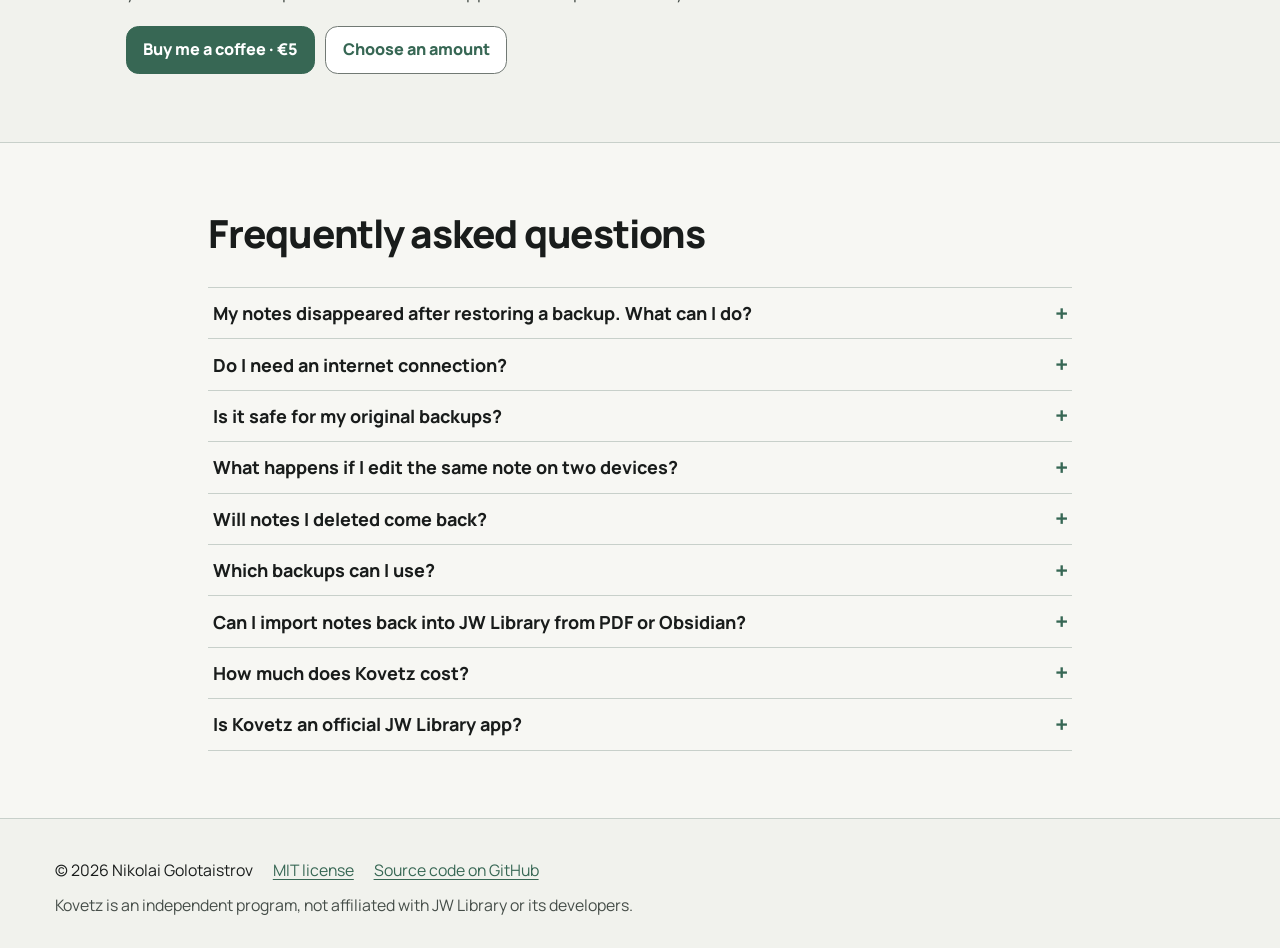
==== commit c8115656: "Сайт: прямые ссылки на установщик Windows, AppImage и APK Co-Authored-By: Claude Sonnet 5.5 <noreply" ====
--- a/site/en/index.html
+++ b/site/en/index.html
@@ -212,19 +212,19 @@
       <h2>Download Kovetz</h2>
       <p class="version">Version <strong>0.6.3</strong></p>
       <div class="grid-three platforms">
-                <a class="card platform" href="https://github.com/pioner14/kovetz/releases/latest">
+                <a class="card platform" href="https://github.com/pioner14/kovetz/releases/download/v0.6.3/kovetz-0.6.3-android-arm64.apk">
           <svg class="icon" viewBox="0 0 24 24" width="24" height="24" aria-hidden="true" fill="none" stroke="currentColor" stroke-width="1.7" stroke-linecap="round" stroke-linejoin="round"><path d="M4 16a8 8 0 0 1 16 0v3H4Zm3-9L5 4m12 3 2-3M8 14h.1m7.9 0h.1"/></svg>
           <span><strong>Android</strong><small>APK for Android (arm64)</small></span>
           <svg class="icon" viewBox="0 0 24 24" width="24" height="24" aria-hidden="true" fill="none" stroke="currentColor" stroke-width="1.7" stroke-linecap="round" stroke-linejoin="round"><path d="M12 3v12m-5-5 5 5 5-5M5 17v3h14v-3"/></svg>
         </a>
-        <a class="card platform" href="https://github.com/pioner14/kovetz/releases/latest">
+        <a class="card platform" href="https://github.com/pioner14/kovetz/releases/download/v0.6.3/kovetz-0.6.3-windows-x64-setup.exe">
           <svg class="icon" viewBox="0 0 24 24" width="24" height="24" aria-hidden="true" fill="none" stroke="currentColor" stroke-width="1.7" stroke-linecap="round" stroke-linejoin="round"><path d="M3 5l18-2v18L3 19V5Zm0 7h18M11 4v16"/></svg>
-          <span><strong>Windows</strong><small>ZIP archive</small></span>
+          <span><strong>Windows</strong><small>Windows installer (EXE)</small></span>
           <svg class="icon" viewBox="0 0 24 24" width="24" height="24" aria-hidden="true" fill="none" stroke="currentColor" stroke-width="1.7" stroke-linecap="round" stroke-linejoin="round"><path d="M12 3v12m-5-5 5 5 5-5M5 17v3h14v-3"/></svg>
         </a>
-        <a class="card platform" href="https://github.com/pioner14/kovetz/releases/latest">
+        <a class="card platform" href="https://github.com/pioner14/kovetz/releases/download/v0.6.3/kovetz-0.6.3-linux-x86_64.AppImage">
           <svg class="icon" viewBox="0 0 24 24" width="24" height="24" aria-hidden="true" fill="none" stroke="currentColor" stroke-width="1.7" stroke-linecap="round" stroke-linejoin="round"><path d="M9 8h6m-8 5L4 17l2 3h12l2-3-3-4m-10 6v-8c0-4 2-7 5-7s5 3 5 7v8M10 11l2 2 2-2"/></svg>
-          <span><strong>Linux</strong><small>TAR.GZ archive</small></span>
+          <span><strong>Linux</strong><small>Single AppImage file</small></span>
           <svg class="icon" viewBox="0 0 24 24" width="24" height="24" aria-hidden="true" fill="none" stroke="currentColor" stroke-width="1.7" stroke-linecap="round" stroke-linejoin="round"><path d="M12 3v12m-5-5 5 5 5-5M5 17v3h14v-3"/></svg>
         </a>
       </div>
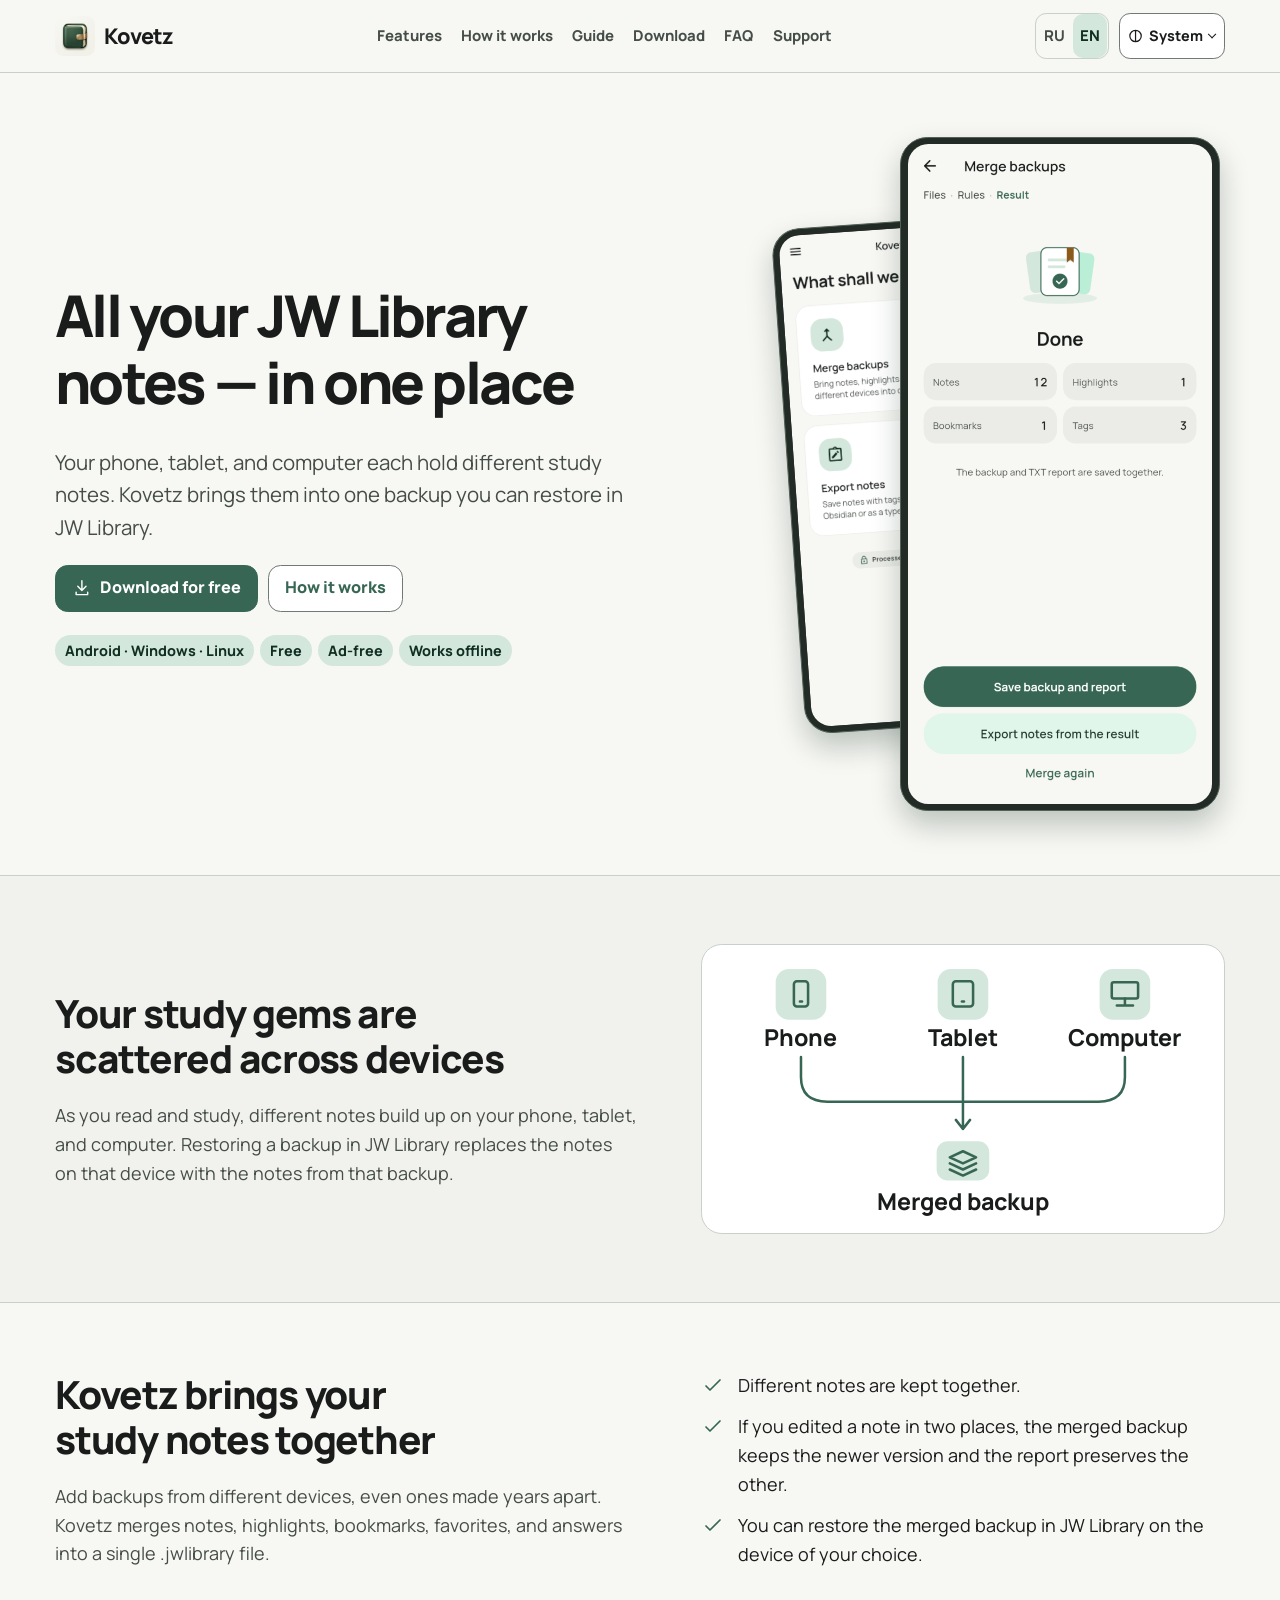
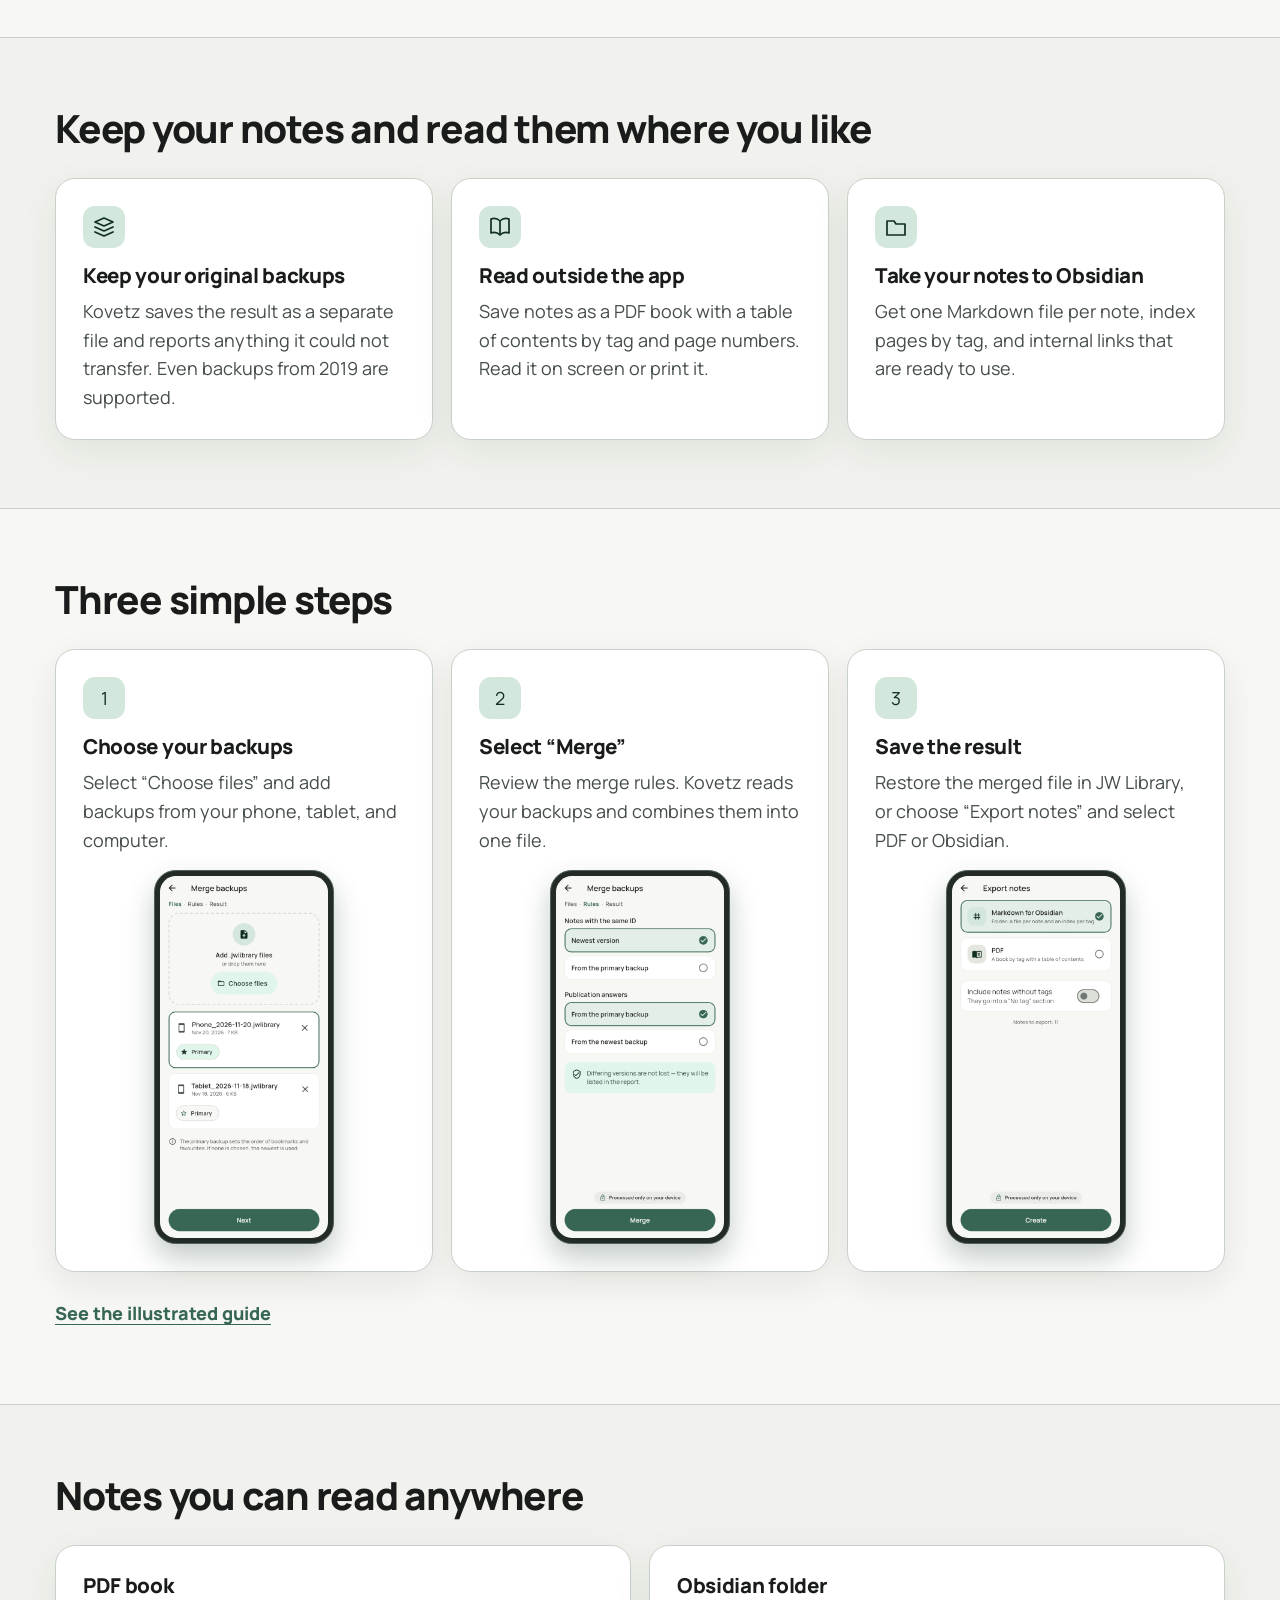
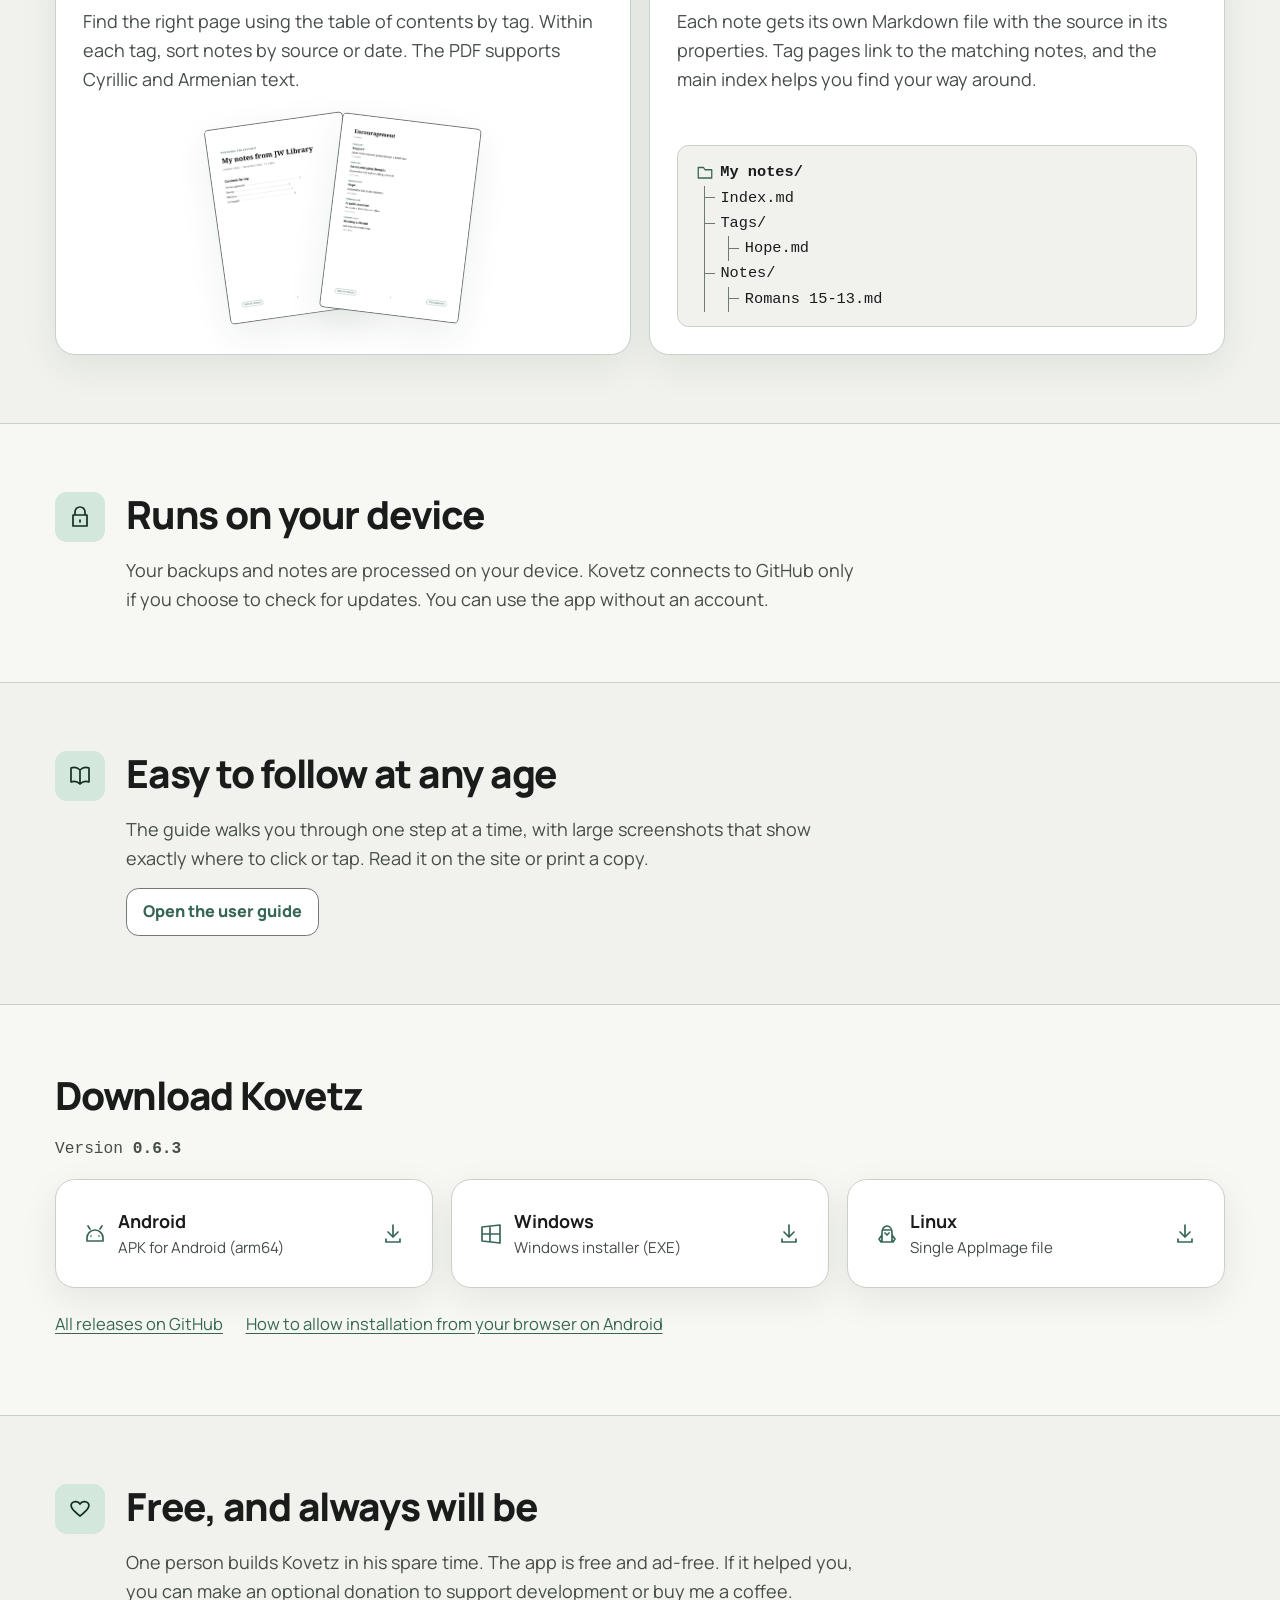
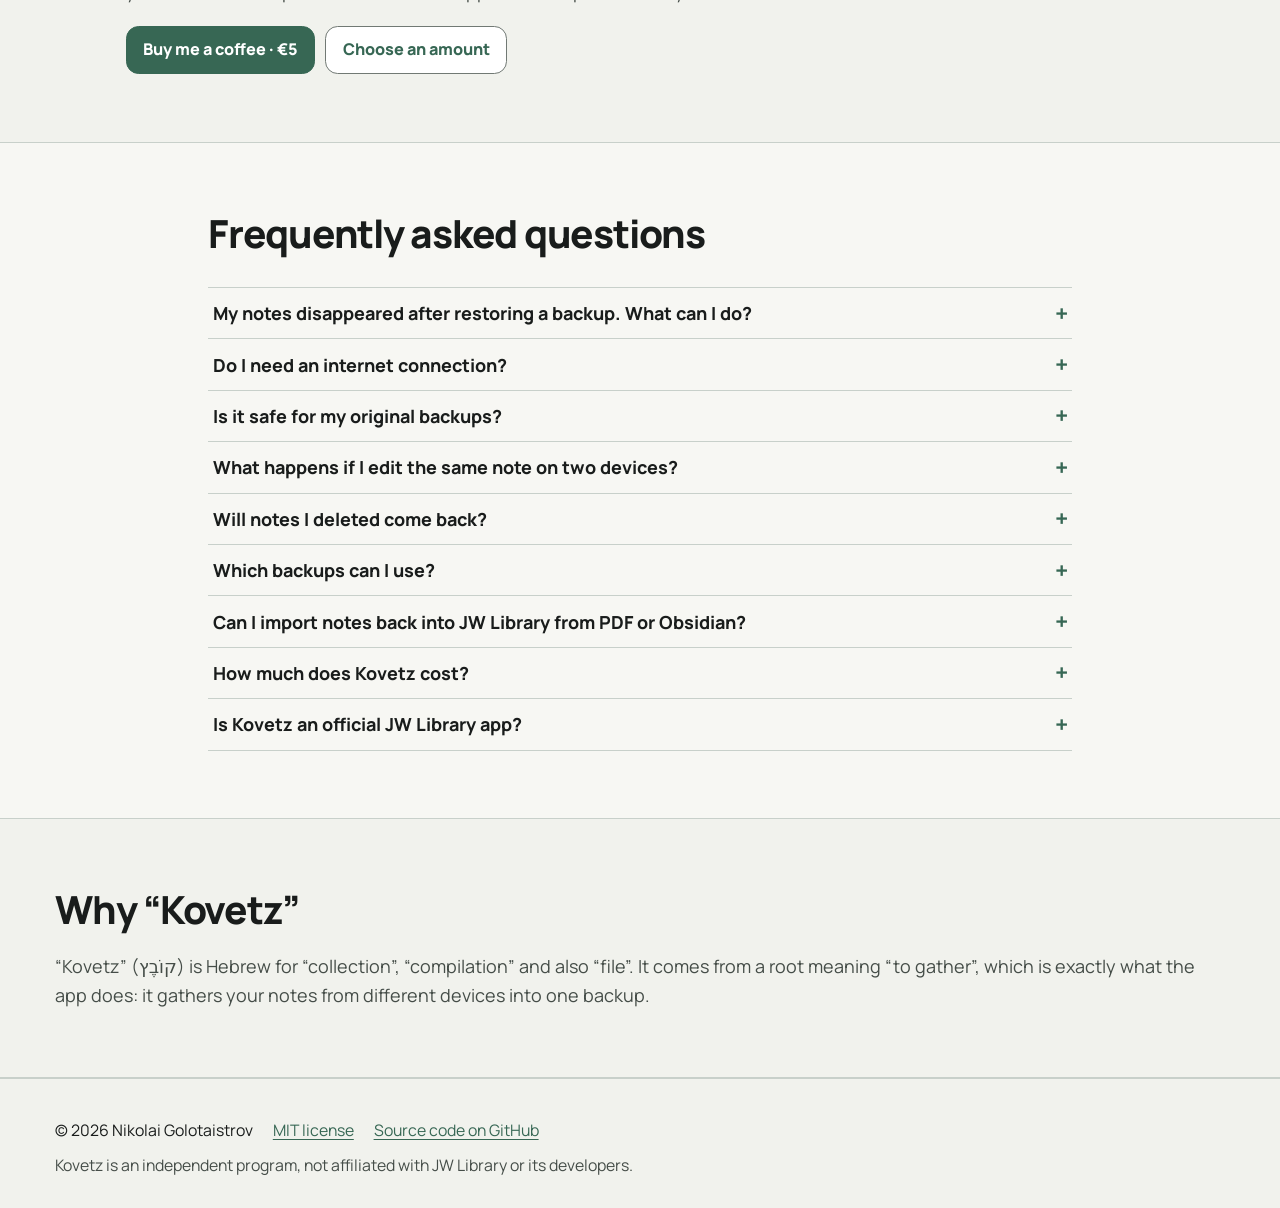
==== commit 2bd06503: "Сайт: раздел о происхождении названия Co-Authored-By: Claude Sonnet 5.5 <noreply@anthropic.com>" ====
--- a/site/en/index.html
+++ b/site/en/index.html
@@ -260,6 +260,11 @@
       <details name="faq"><summary>Is Kovetz an official JW Library app?</summary><p>Kovetz is an independent program, not affiliated with JW Library or its developers.</p></details>
     </div>
   </section>
+  <section id="name" class="section band">
+    <div class="container">
+      <h2>Why “Kovetz”</h2><p>“Kovetz” (קוֹבֶץ) is Hebrew for “collection”, “compilation” and also “file”. It comes from a root meaning “to gather”, which is exactly what the app does: it gathers your notes from different devices into one backup.</p>
+    </div>
+  </section>
 </main>
 <footer class="site-footer">
   <div class="container">
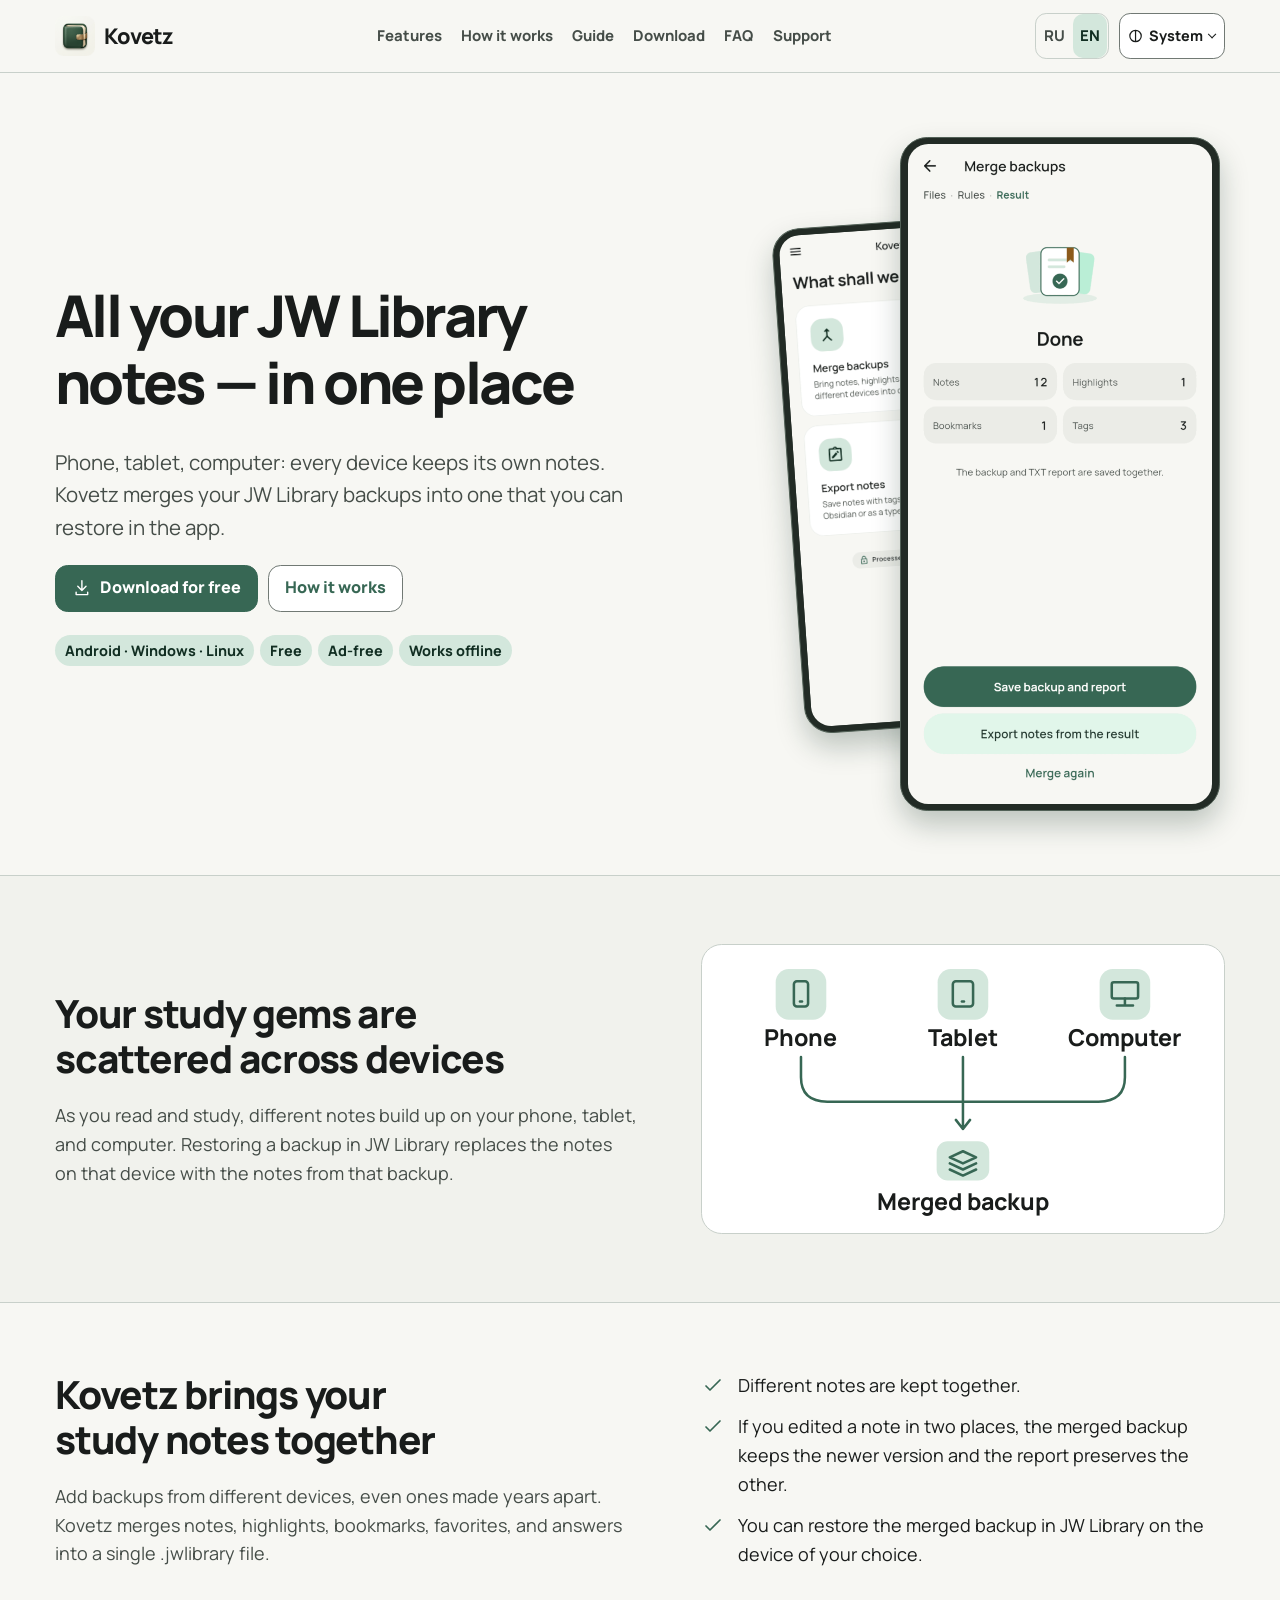
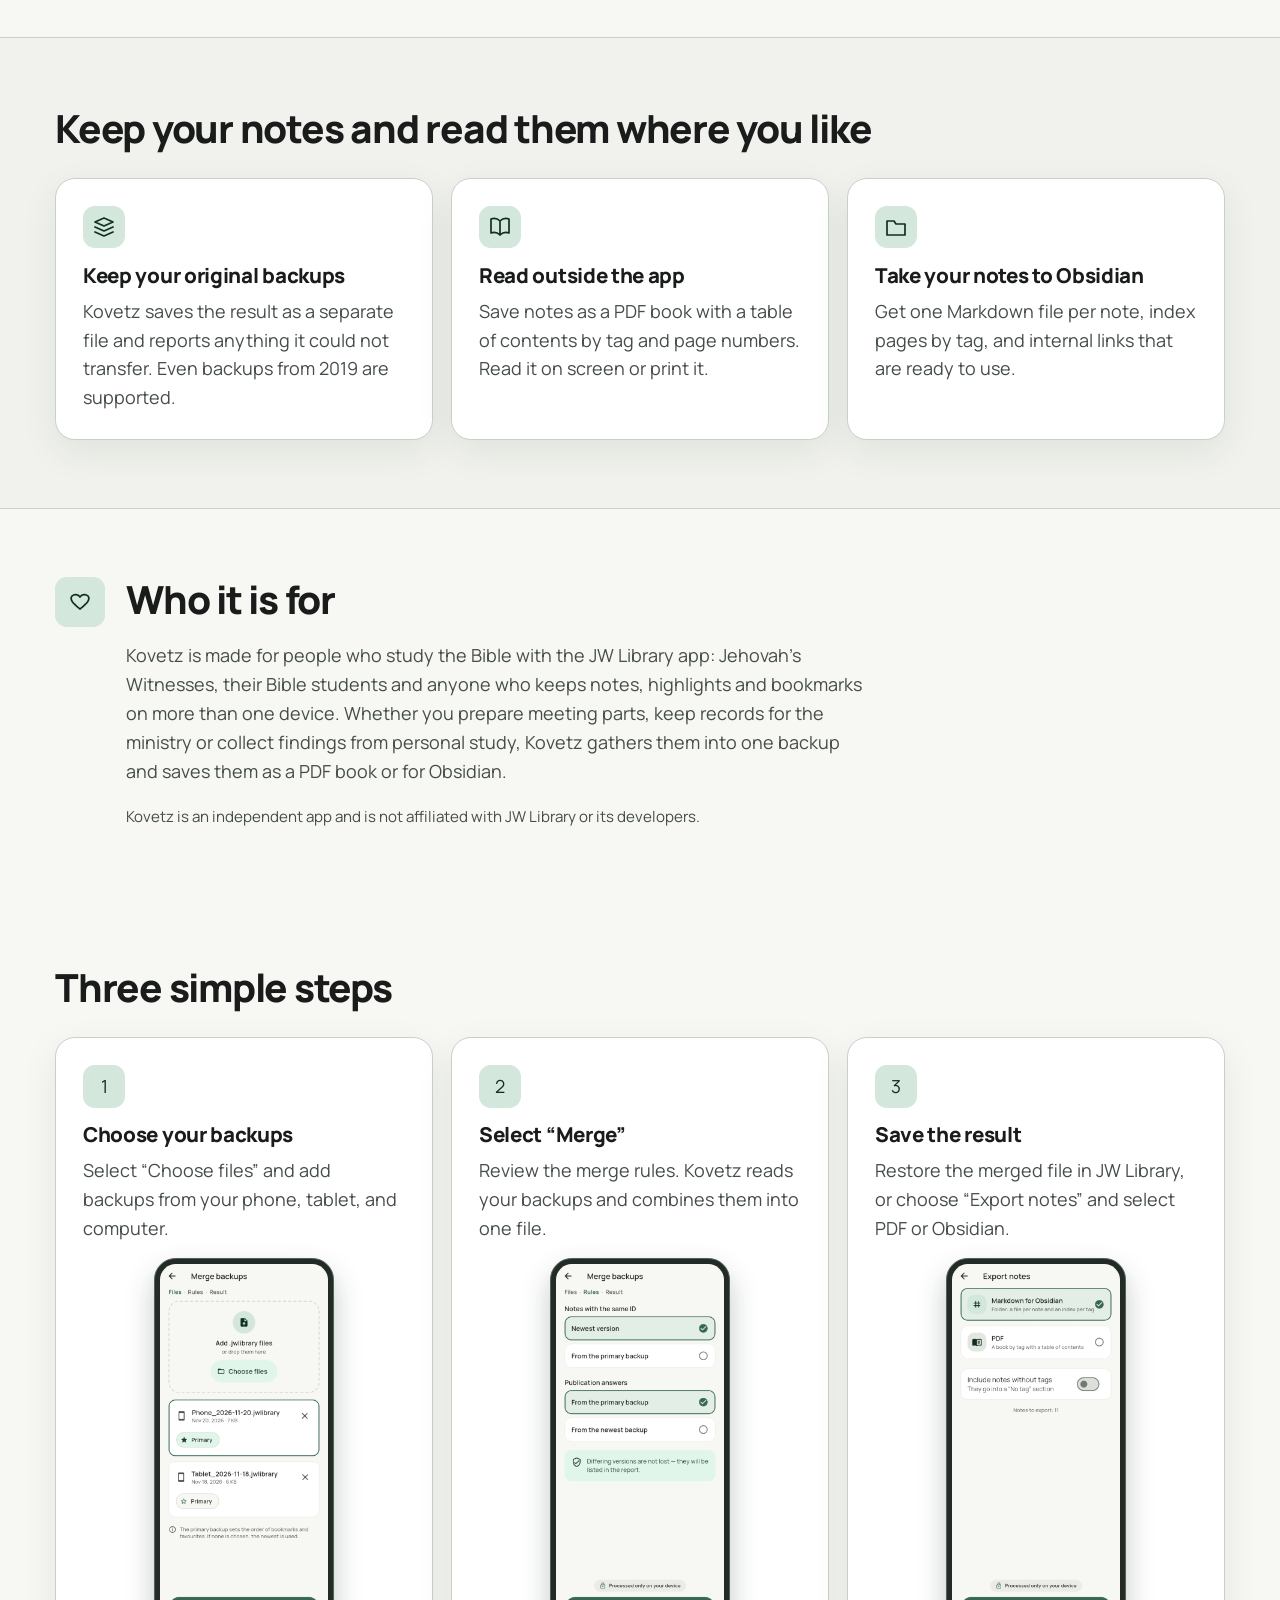
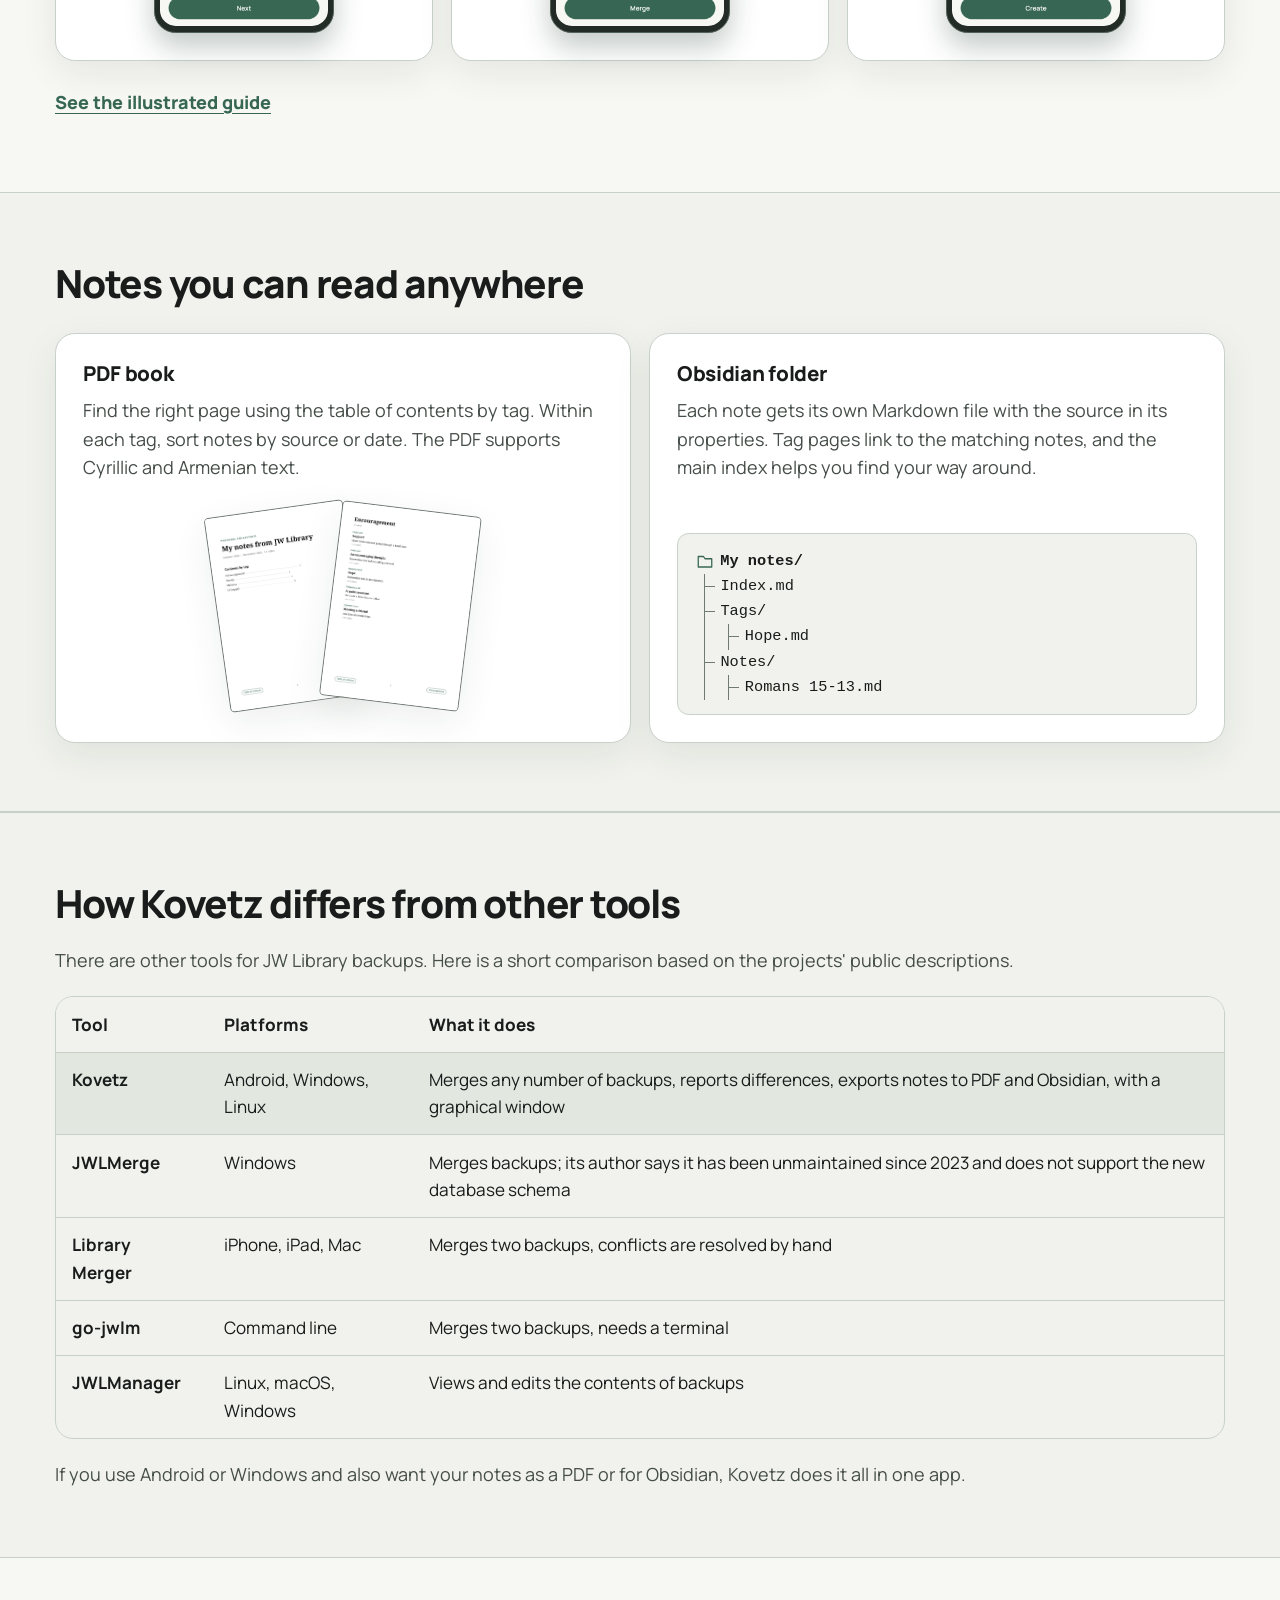
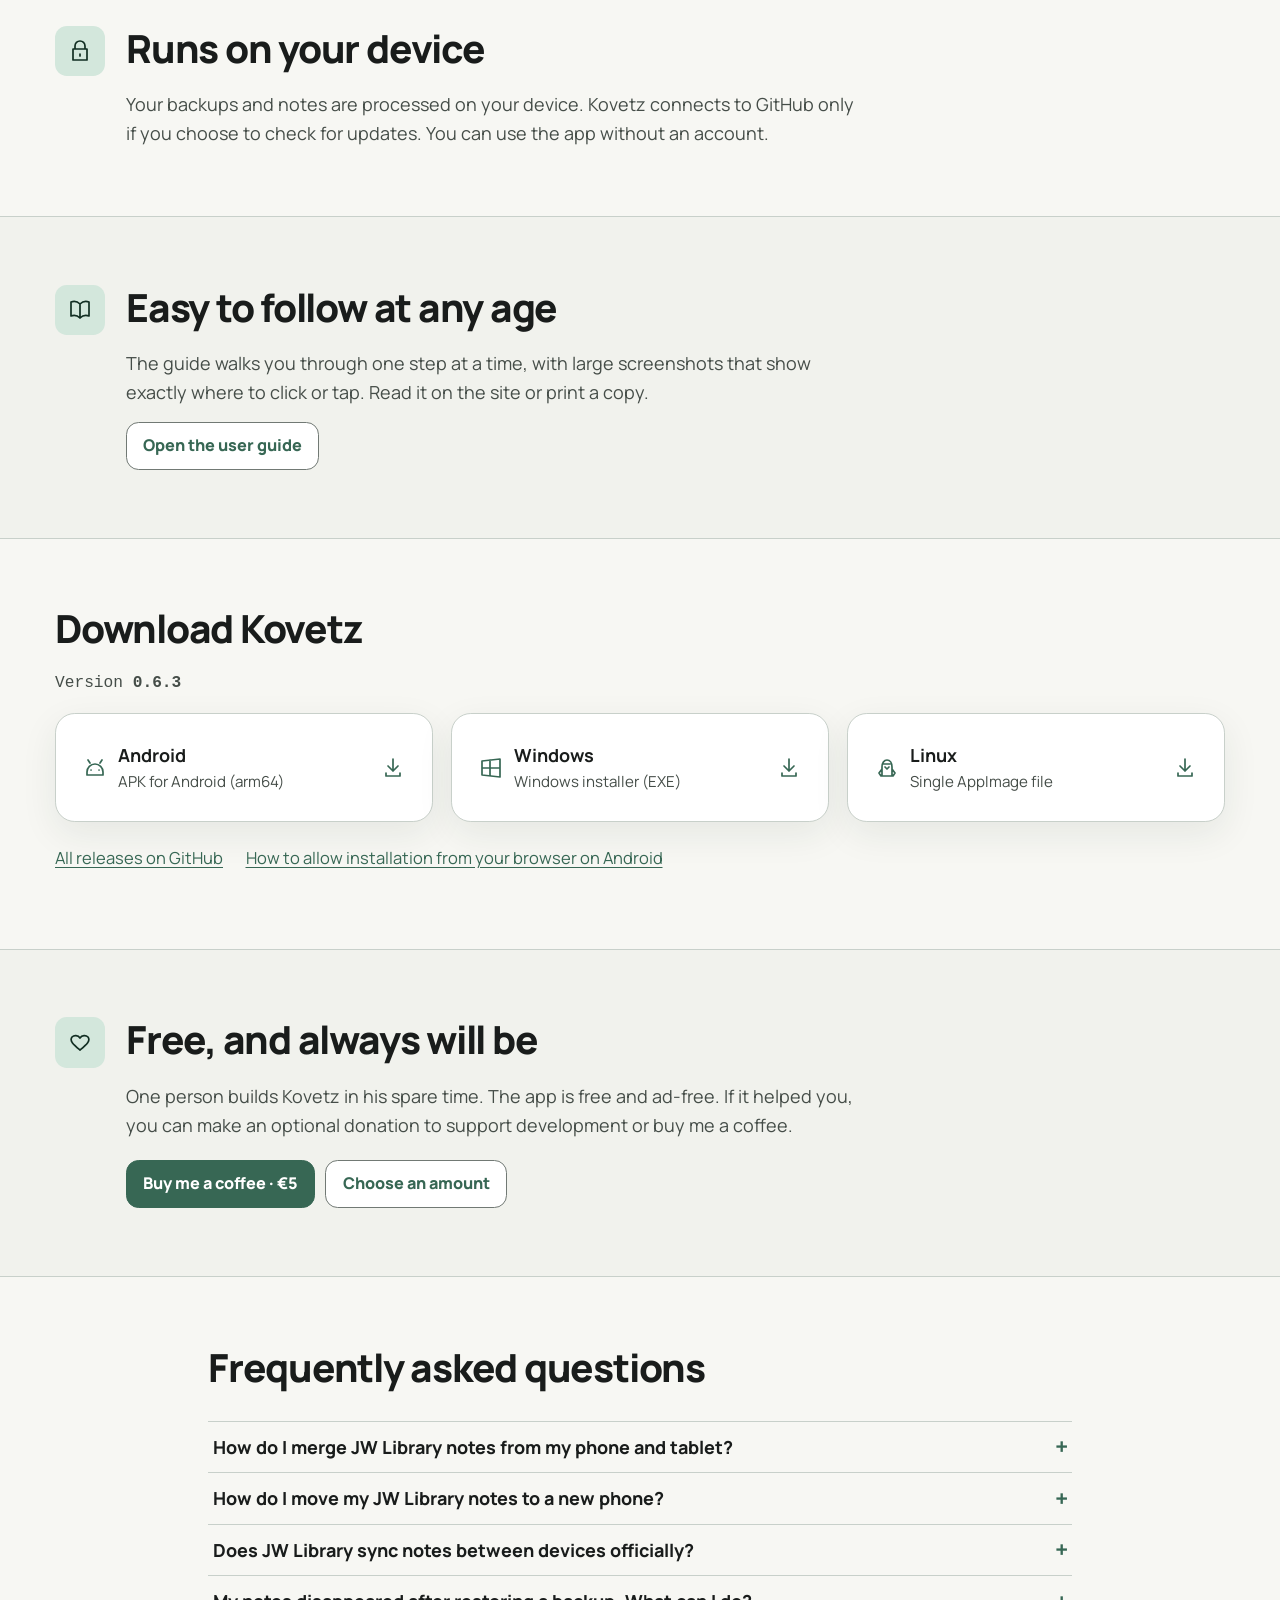
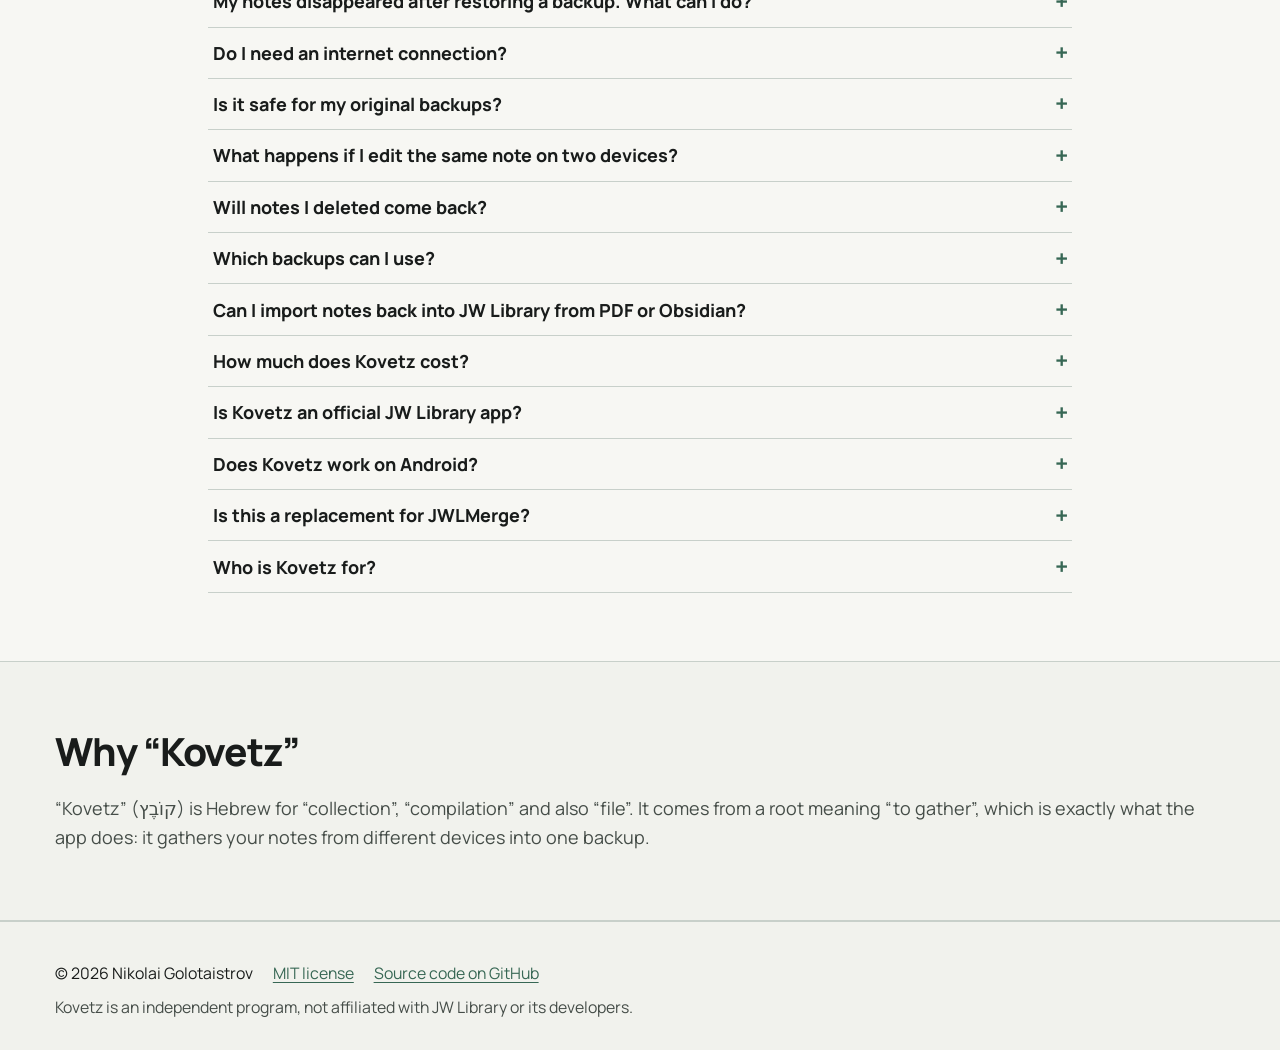
==== commit 20fcb242: "SEO/GEO: ключевые слова, аудитория JW Library, сравнение, расширенная разметка, llms.txt, 15 вопросо" ====
--- a/site/en/index.html
+++ b/site/en/index.html
@@ -3,8 +3,9 @@
 <head>
   <meta charset="utf-8">
   <meta name="viewport" content="width=device-width, initial-scale=1">
-  <title>Kovetz — merge JW Library notes from your phone, tablet, and computer</title>
-  <meta name="description" content="Merge JW Library backups from multiple devices and export your notes to PDF or Obsidian. Kovetz is free, ad-free, and works offline.">
+  <meta name="robots" content="index, follow, max-image-preview:large, max-snippet:-1">
+  <title>Kovetz — merge JW Library backups and export your notes</title>
+  <meta name="description" content="Free app for JW Library users (Jehovah's Witnesses): merge backups from all your devices and export notes to PDF or Obsidian. Android, Windows, Linux.">
   <link rel="canonical" href="https://pioner14.github.io/kovetz-site/en/">
     <link rel="alternate" hreflang="ru" href="https://pioner14.github.io/kovetz-site/ru/">
     <link rel="alternate" hreflang="en" href="https://pioner14.github.io/kovetz-site/en/">
@@ -12,25 +13,27 @@
   <meta property="og:type" content="website">
   <meta property="og:site_name" content="Kovetz">
   <meta property="og:locale" content="en_US">
-  <meta property="og:title" content="Kovetz — merge JW Library notes from your phone, tablet, and computer">
-  <meta property="og:description" content="Merge JW Library backups from multiple devices and export your notes to PDF or Obsidian. Kovetz is free, ad-free, and works offline.">
+  <meta property="og:title" content="Kovetz — merge JW Library backups and export your notes">
+  <meta property="og:description" content="Free app for JW Library users (Jehovah's Witnesses): merge backups from all your devices and export notes to PDF or Obsidian. Android, Windows, Linux.">
   <meta property="og:url" content="https://pioner14.github.io/kovetz-site/en/">
   <meta property="og:image" content="https://pioner14.github.io/kovetz-site/og.png">
   <meta property="og:image:width" content="1200">
   <meta property="og:image:height" content="630">
   <meta property="og:image:alt" content="Kovetz">
   <meta name="twitter:card" content="summary_large_image">
-  <meta name="twitter:title" content="Kovetz — merge JW Library notes from your phone, tablet, and computer">
-  <meta name="twitter:description" content="Merge JW Library backups from multiple devices and export your notes to PDF or Obsidian. Kovetz is free, ad-free, and works offline.">
+  <meta name="twitter:title" content="Kovetz — merge JW Library backups and export your notes">
+  <meta name="twitter:description" content="Free app for JW Library users (Jehovah's Witnesses): merge backups from all your devices and export notes to PDF or Obsidian. Android, Windows, Linux.">
   <meta name="twitter:image" content="https://pioner14.github.io/kovetz-site/og.png">
-  <link rel="icon" href="../favicon.svg" type="image/svg+xml">
+  <link rel="icon" href="../favicon.ico" sizes="48x48 32x32 16x16">
+  <link rel="icon" href="../favicon-48.png" type="image/png" sizes="48x48">
+  <link rel="icon" href="../favicon-192.png" type="image/png" sizes="192x192">
   <link rel="apple-touch-icon" href="../apple-touch-icon.png">
   <link rel="manifest" href="../site.webmanifest">
   <link rel="stylesheet" href="../style.css">
   <script src="../site.js" defer></script>
 
-  <script type="application/ld+json">{"@context":"https://schema.org","@type":"SoftwareApplication","name":"Kovetz","description":"Merge JW Library backups from multiple devices and export your notes to PDF or Obsidian. Kovetz is free, ad-free, and works offline.","operatingSystem":"Android, Windows, Linux","applicationCategory":"UtilitiesApplication","softwareVersion":"0.6.3","downloadUrl":"https://github.com/pioner14/kovetz/releases/latest","offers":{"@type":"Offer","price":0,"priceCurrency":"EUR"},"author":{"@type":"Person","name":"Nikolai Golotaistrov"}}</script>
-  <script type="application/ld+json">{"@context":"https://schema.org","@type":"FAQPage","mainEntity":[{"@type":"Question","name":"My notes disappeared after restoring a backup. What can I do?","acceptedAnswer":{"@type":"Answer","text":"Restoring in JW Library replaces the data on your device. If older backups still contain your notes, merge them with Kovetz and restore the combined file."}},{"@type":"Question","name":"Do I need an internet connection?","acceptedAnswer":{"@type":"Answer","text":"You only need it to download Kovetz and to check for updates if you choose. Merging and exporting work offline."}},{"@type":"Question","name":"Is it safe for my original backups?","acceptedAnswer":{"@type":"Answer","text":"Kovetz writes the result to a separate file and leaves your original backups untouched. Always make a fresh backup of your device before restoring."}},{"@type":"Question","name":"What happens if I edit the same note on two devices?","acceptedAnswer":{"@type":"Answer","text":"The merged backup keeps the newer version and saves the other version in the report."}},{"@type":"Question","name":"Will notes I deleted come back?","acceptedAnswer":{"@type":"Answer","text":"Yes, if a deleted note still exists in one of the backups you added to the merge."}},{"@type":"Question","name":"Which backups can I use?","acceptedAnswer":{"@type":"Answer","text":"Kovetz accepts .jwlibrary files from different devices, including backups made in different years."}},{"@type":"Question","name":"Can I import notes back into JW Library from PDF or Obsidian?","acceptedAnswer":{"@type":"Answer","text":"Restore the merged .jwlibrary backup to bring notes back into JW Library. PDF and Obsidian exports are for reading and searching."}},{"@type":"Question","name":"How much does Kovetz cost?","acceptedAnswer":{"@type":"Answer","text":"Kovetz is free. Its source code is available under the MIT license."}},{"@type":"Question","name":"Is Kovetz an official JW Library app?","acceptedAnswer":{"@type":"Answer","text":"Kovetz is an independent program, not affiliated with JW Library or its developers."}}]}</script>
+  <script type="application/ld+json">{"@context":"https://schema.org","@type":"SoftwareApplication","name":"Kovetz","alternateName":"Kovetz for JW Library","description":"Free app for JW Library users (Jehovah's Witnesses): merge backups from all your devices and export notes to PDF or Obsidian. Android, Windows, Linux.","operatingSystem":"Android 7.0+, Windows 10+, Linux","applicationCategory":"UtilitiesApplication","applicationSubCategory":"JW Library backup merger and notes exporter","softwareVersion":"0.6.3","dateModified":"2026-11-21","inLanguage":["ru","en"],"isAccessibleForFree":true,"license":"https://opensource.org/licenses/MIT","url":"https://pioner14.github.io/kovetz-site/en/","image":"https://pioner14.github.io/kovetz-site/icon-512.png","screenshot":["https://pioner14.github.io/kovetz-site/og.png"],"keywords":"JW Library, JW Library backup, merge JW Library backups, JW Library notes, move JW Library notes to a new phone, JW Library notes to PDF, Obsidian, Jehovah's Witnesses, .jwlibrary, Android, Windows, Linux","downloadUrl":["https://github.com/pioner14/kovetz/releases/download/v0.6.3/kovetz-0.6.3-android-arm64.apk","https://github.com/pioner14/kovetz/releases/download/v0.6.3/kovetz-0.6.3-windows-x64-setup.exe","https://github.com/pioner14/kovetz/releases/download/v0.6.3/kovetz-0.6.3-linux-x86_64.AppImage"],"sameAs":["https://github.com/pioner14/kovetz"],"audience":{"@type":"PeopleAudience","audienceType":"Who it is for"},"offers":{"@type":"Offer","price":0,"priceCurrency":"EUR"},"author":{"@type":"Person","name":"Nikolai Golotaistrov"}}</script>
+  <script type="application/ld+json">{"@context":"https://schema.org","@type":"FAQPage","mainEntity":[{"@type":"Question","name":"How do I merge JW Library notes from my phone and tablet?","acceptedAnswer":{"@type":"Answer","text":"Make a backup in JW Library on each device, copy the .jwlibrary files to one device, add them to Kovetz and press “Merge”. Then restore the result in JW Library."}},{"@type":"Question","name":"How do I move my JW Library notes to a new phone?","acceptedAnswer":{"@type":"Answer","text":"Make a backup on the old phone and, if needed, merge it with the backups from your other devices in Kovetz. Then restore the resulting file on the new phone."}},{"@type":"Question","name":"Does JW Library sync notes between devices officially?","acceptedAnswer":{"@type":"Answer","text":"According to the help pages on jw.org, notes, tags, highlights and bookmarks are not synchronized between devices automatically. A backup can be restored on another device, but it replaces that device's data. Kovetz helps you merge backups."}},{"@type":"Question","name":"My notes disappeared after restoring a backup. What can I do?","acceptedAnswer":{"@type":"Answer","text":"Restoring in JW Library replaces the data on your device. If older backups still contain your notes, merge them with Kovetz and restore the combined file."}},{"@type":"Question","name":"Do I need an internet connection?","acceptedAnswer":{"@type":"Answer","text":"You only need it to download Kovetz and to check for updates if you choose. Merging and exporting work offline."}},{"@type":"Question","name":"Is it safe for my original backups?","acceptedAnswer":{"@type":"Answer","text":"Kovetz writes the result to a separate file and leaves your original backups untouched. Always make a fresh backup of your device before restoring."}},{"@type":"Question","name":"What happens if I edit the same note on two devices?","acceptedAnswer":{"@type":"Answer","text":"The merged backup keeps the newer version and saves the other version in the report."}},{"@type":"Question","name":"Will notes I deleted come back?","acceptedAnswer":{"@type":"Answer","text":"Yes, if a deleted note still exists in one of the backups you added to the merge."}},{"@type":"Question","name":"Which backups can I use?","acceptedAnswer":{"@type":"Answer","text":"Kovetz accepts .jwlibrary files from different devices, including backups made in different years."}},{"@type":"Question","name":"Can I import notes back into JW Library from PDF or Obsidian?","acceptedAnswer":{"@type":"Answer","text":"Restore the merged .jwlibrary backup to bring notes back into JW Library. PDF and Obsidian exports are for reading and searching."}},{"@type":"Question","name":"How much does Kovetz cost?","acceptedAnswer":{"@type":"Answer","text":"Kovetz is free. Its source code is available under the MIT license."}},{"@type":"Question","name":"Is Kovetz an official JW Library app?","acceptedAnswer":{"@type":"Answer","text":"Kovetz is an independent program, not affiliated with JW Library or its developers."}},{"@type":"Question","name":"Does Kovetz work on Android?","acceptedAnswer":{"@type":"Answer","text":"Yes. There is an APK installer for Android (arm64), which fits almost all modern phones and tablets. Versions for Windows 10 and 11 and for Linux are available too."}},{"@type":"Question","name":"Is this a replacement for JWLMerge?","acceptedAnswer":{"@type":"Answer","text":"You can use it as an alternative. Its author says JWLMerge has been unmaintained since 2023 and does not cover the new JW Library database schema. Kovetz works with backups from older and newer versions and also exports your notes."}},{"@type":"Question","name":"Who is Kovetz for?","acceptedAnswer":{"@type":"Answer","text":"For anyone who uses JW Library: Jehovah's Witnesses, Bible students and other people who keep notes on more than one device."}}]}</script>
 </head>
 <body>
 <a class="skip-link" href="#main">Skip to content</a>
@@ -69,7 +72,7 @@
     <div class="container split hero-inner">
       <div class="hero-copy">
         <h1>All your JW Library notes — in one place</h1>
-        <p class="lede">Your phone, tablet, and computer each hold different study notes. Kovetz brings them into one backup you can restore in JW Library.</p>
+        <p class="lede">Phone, tablet, computer: every device keeps its own notes. Kovetz merges your JW Library backups into one that you can restore in the app.</p>
         <div class="actions">
           <a class="button primary" href="#download"><svg class="icon" viewBox="0 0 24 24" width="24" height="24" aria-hidden="true" fill="none" stroke="currentColor" stroke-width="1.7" stroke-linecap="round" stroke-linejoin="round"><path d="M12 3v12m-5-5 5 5 5-5M5 17v3h14v-3"/></svg>Download for free</a>
           <a class="button" href="#steps">How it works</a>
@@ -141,6 +144,12 @@
       </div>
     </div>
   </section>
+  <section id="audience" class="section">
+    <div class="container feature-callout">
+      <span class="icon-tile"><svg class="icon" viewBox="0 0 24 24" width="24" height="24" aria-hidden="true" fill="none" stroke="currentColor" stroke-width="1.7" stroke-linecap="round" stroke-linejoin="round"><path d="M20 6c-2-2-6-2-8 1-2-3-6-3-8-1-3 4 2 8 8 13 6-5 11-9 8-13Z"/></svg></span>
+      <div><h2>Who it is for</h2><p>Kovetz is made for people who study the Bible with the JW Library app: Jehovah's Witnesses, their Bible students and anyone who keeps notes, highlights and bookmarks on more than one device. Whether you prepare meeting parts, keep records for the ministry or collect findings from personal study, Kovetz gathers them into one backup and saves them as a PDF book or for Obsidian.</p><p><small>Kovetz is an independent app and is not affiliated with JW Library or its developers.</small></p></div>
+    </div>
+  </section>
   <section id="steps" class="section">
     <div class="container">
       <h2>Three simple steps</h2>
@@ -192,6 +201,25 @@
 </div>
     </div>
   </section>
+  <section id="compare" class="section band">
+    <div class="container">
+      <h2>How Kovetz differs from other tools</h2>
+      <p>There are other tools for JW Library backups. Here is a short comparison based on the projects' public descriptions.</p>
+      <div class="table-wrap">
+        <table class="compare">
+          <thead><tr><th scope="col">Tool</th><th scope="col">Platforms</th><th scope="col">What it does</th></tr></thead>
+          <tbody>
+            <tr><th scope="row">Kovetz</th><td>Android, Windows, Linux</td><td>Merges any number of backups, reports differences, exports notes to PDF and Obsidian, with a graphical window</td></tr>
+            <tr><th scope="row">JWLMerge</th><td>Windows</td><td>Merges backups; its author says it has been unmaintained since 2023 and does not support the new database schema</td></tr>
+            <tr><th scope="row">Library Merger</th><td>iPhone, iPad, Mac</td><td>Merges two backups, conflicts are resolved by hand</td></tr>
+            <tr><th scope="row">go-jwlm</th><td>Command line</td><td>Merges two backups, needs a terminal</td></tr>
+            <tr><th scope="row">JWLManager</th><td>Linux, macOS, Windows</td><td>Views and edits the contents of backups</td></tr>
+          </tbody>
+        </table>
+      </div>
+      <p>If you use Android or Windows and also want your notes as a PDF or for Obsidian, Kovetz does it all in one app.</p>
+    </div>
+  </section>
   <section id="privacy" class="section">
     <div class="container feature-callout">
       <span class="icon-tile"><svg class="icon" viewBox="0 0 24 24" width="24" height="24" aria-hidden="true" fill="none" stroke="currentColor" stroke-width="1.7" stroke-linecap="round" stroke-linejoin="round"><path d="M7 10V7a5 5 0 0 1 10 0v3M5 10h14v11H5zm7 5v2"/></svg></span>
@@ -249,6 +277,9 @@
   <section id="faq" class="section">
     <div class="container faq">
       <h2>Frequently asked questions</h2>
+      <details name="faq"><summary>How do I merge JW Library notes from my phone and tablet?</summary><p>Make a backup in JW Library on each device, copy the .jwlibrary files to one device, add them to Kovetz and press “Merge”. Then restore the result in JW Library.</p></details>
+      <details name="faq"><summary>How do I move my JW Library notes to a new phone?</summary><p>Make a backup on the old phone and, if needed, merge it with the backups from your other devices in Kovetz. Then restore the resulting file on the new phone.</p></details>
+      <details name="faq"><summary>Does JW Library sync notes between devices officially?</summary><p>According to the help pages on jw.org, notes, tags, highlights and bookmarks are not synchronized between devices automatically. A backup can be restored on another device, but it replaces that device's data. Kovetz helps you merge backups.</p></details>
       <details name="faq"><summary>My notes disappeared after restoring a backup. What can I do?</summary><p>Restoring in JW Library replaces the data on your device. If older backups still contain your notes, merge them with Kovetz and restore the combined file.</p></details>
       <details name="faq"><summary>Do I need an internet connection?</summary><p>You only need it to download Kovetz and to check for updates if you choose. Merging and exporting work offline.</p></details>
       <details name="faq"><summary>Is it safe for my original backups?</summary><p>Kovetz writes the result to a separate file and leaves your original backups untouched. Always make a fresh backup of your device before restoring.</p></details>
@@ -258,6 +289,9 @@
       <details name="faq"><summary>Can I import notes back into JW Library from PDF or Obsidian?</summary><p>Restore the merged .jwlibrary backup to bring notes back into JW Library. PDF and Obsidian exports are for reading and searching.</p></details>
       <details name="faq"><summary>How much does Kovetz cost?</summary><p>Kovetz is free. Its source code is available under the MIT license.</p></details>
       <details name="faq"><summary>Is Kovetz an official JW Library app?</summary><p>Kovetz is an independent program, not affiliated with JW Library or its developers.</p></details>
+      <details name="faq"><summary>Does Kovetz work on Android?</summary><p>Yes. There is an APK installer for Android (arm64), which fits almost all modern phones and tablets. Versions for Windows 10 and 11 and for Linux are available too.</p></details>
+      <details name="faq"><summary>Is this a replacement for JWLMerge?</summary><p>You can use it as an alternative. Its author says JWLMerge has been unmaintained since 2023 and does not cover the new JW Library database schema. Kovetz works with backups from older and newer versions and also exports your notes.</p></details>
+      <details name="faq"><summary>Who is Kovetz for?</summary><p>For anyone who uses JW Library: Jehovah's Witnesses, Bible students and other people who keep notes on more than one device.</p></details>
     </div>
   </section>
   <section id="name" class="section band">
--- a/site/style.css
+++ b/site/style.css
@@ -352,3 +352,10 @@
   .guide-layout :is(figure, .step, aside) { break-inside: avoid; }
   .step figure img { max-height: 126mm; }
 }
+
+.table-wrap { overflow-x: auto; margin-block: 1.2rem; border: 1px solid var(--line); border-radius: 1rem; }
+.compare { width: 100%; border-collapse: collapse; min-width: 34rem; font-size: .95rem; }
+.compare th, .compare td { padding: .75rem .9rem; text-align: start; vertical-align: top; border-block-end: 1px solid var(--line); }
+.compare thead th { background: var(--band); font-weight: 750; }
+.compare tbody tr:last-child th, .compare tbody tr:last-child td { border-block-end: 0; }
+.compare tbody tr:first-child { background: color-mix(in srgb, var(--accent) 8%, transparent); }
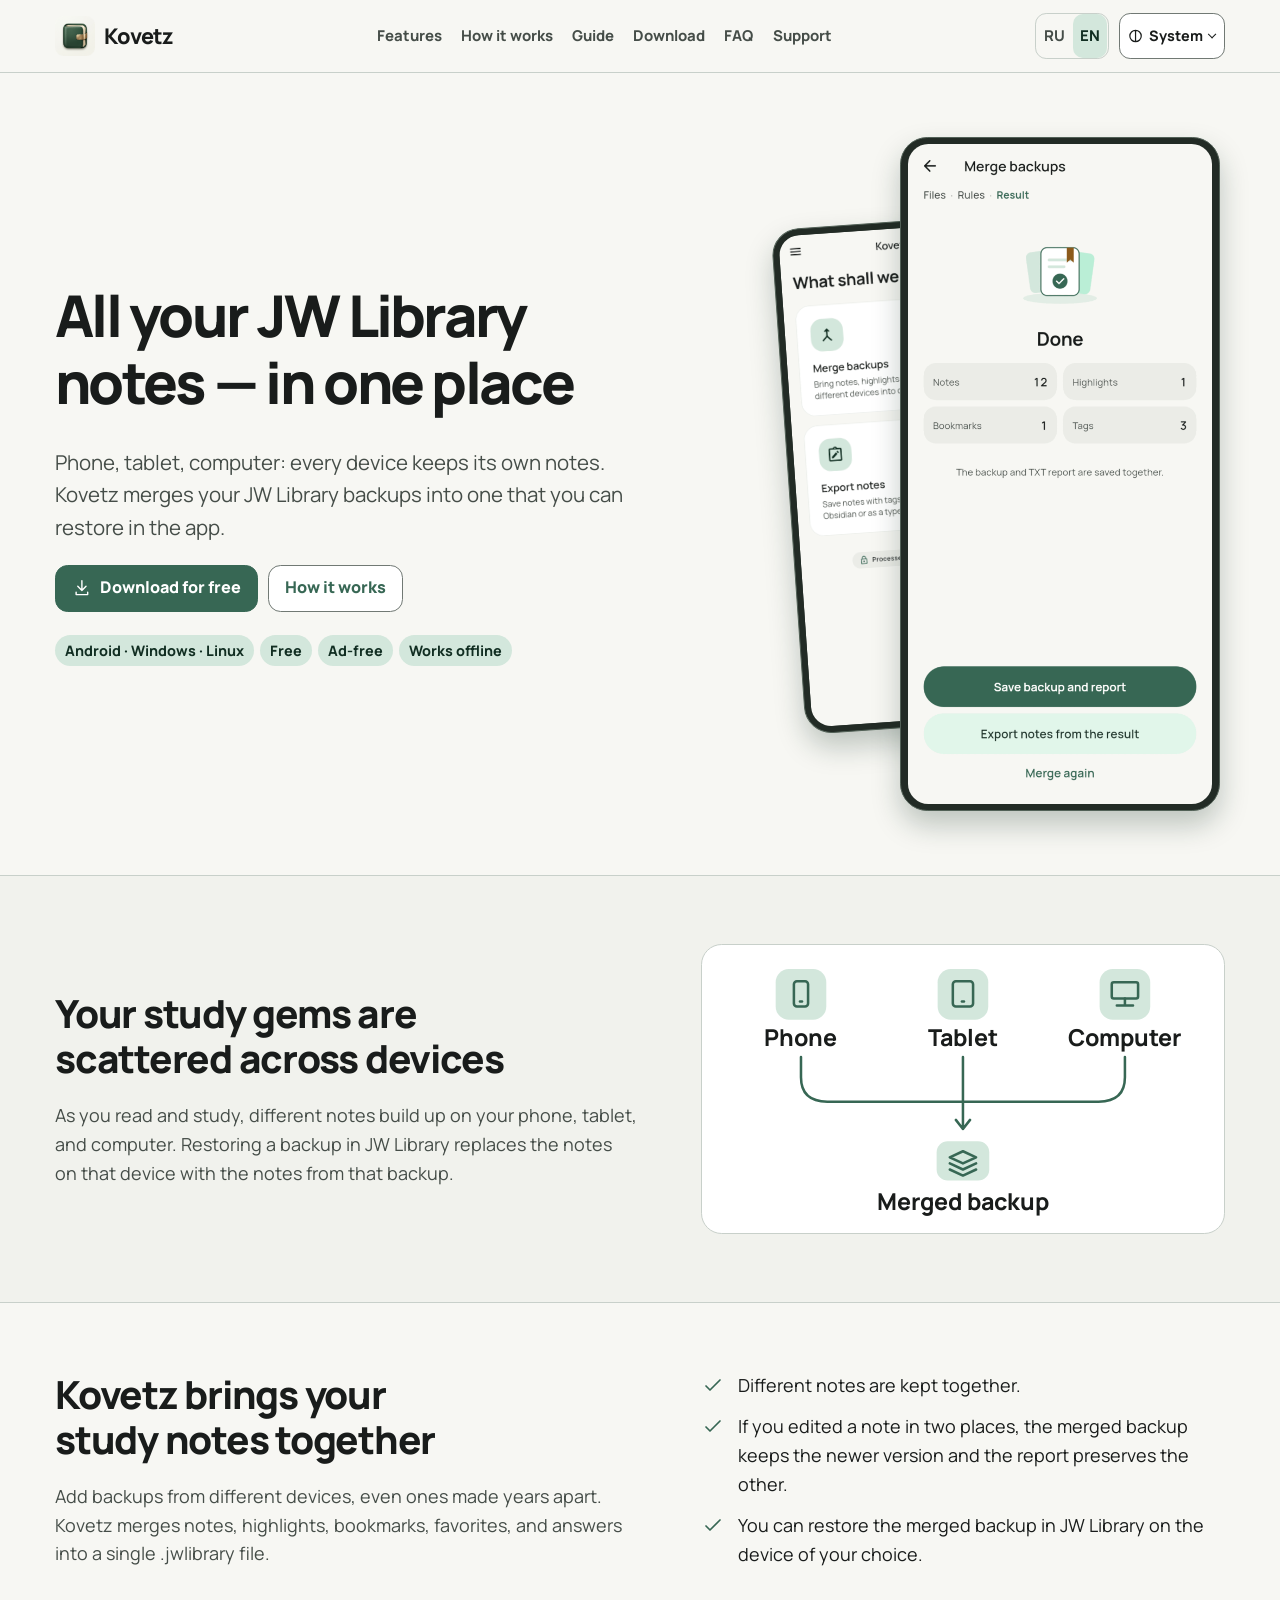
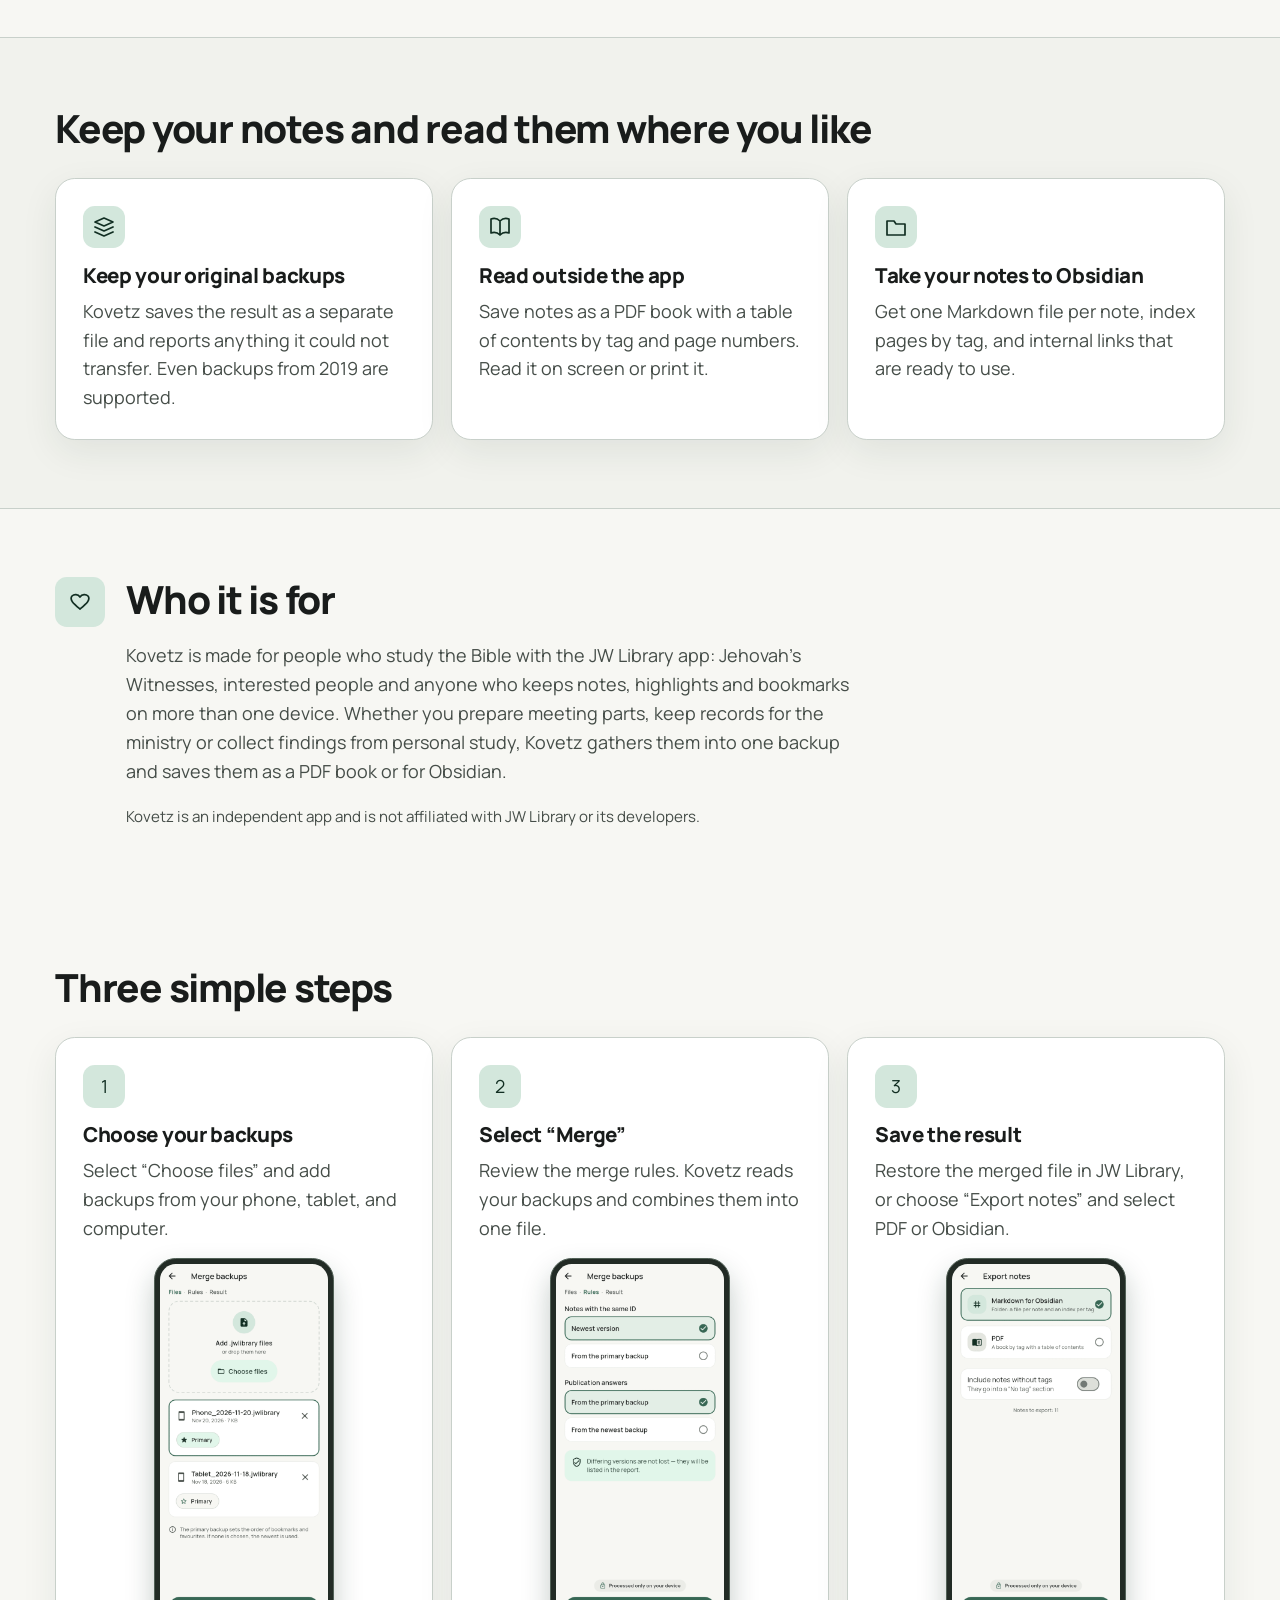
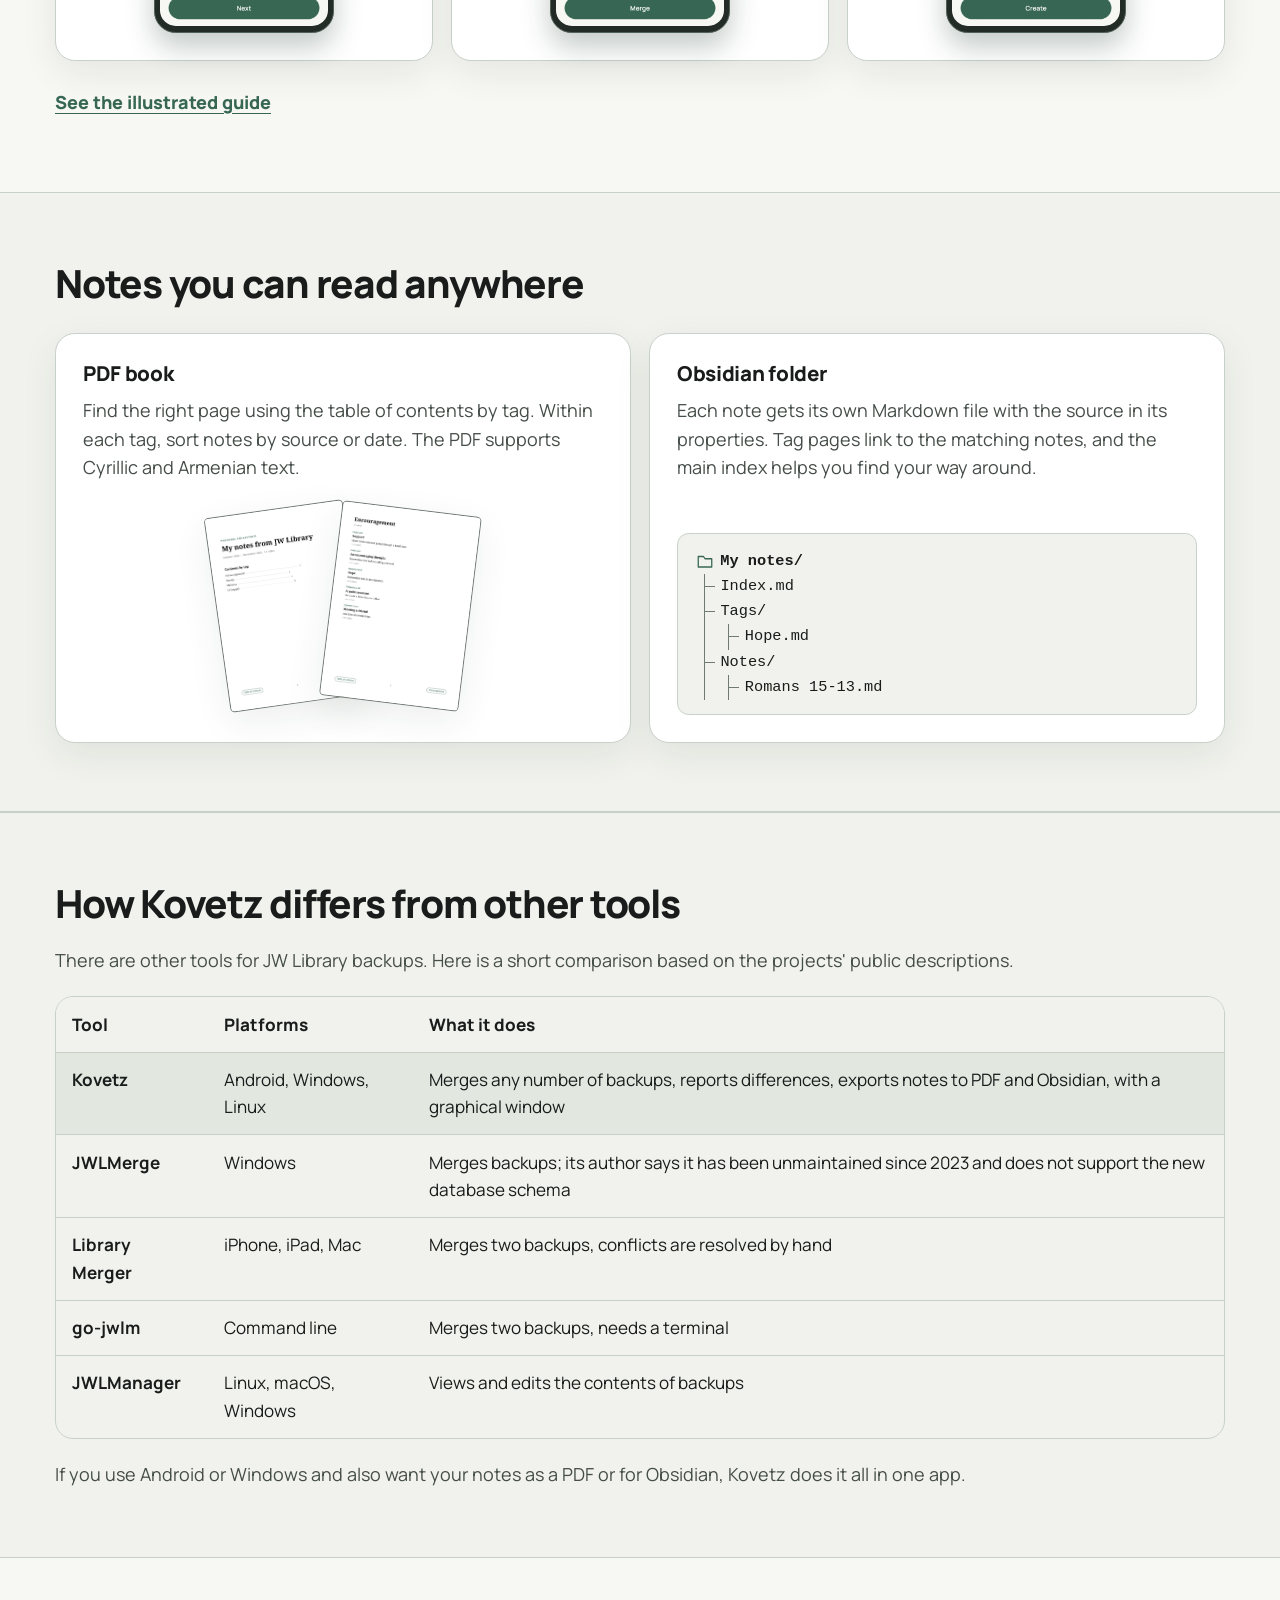
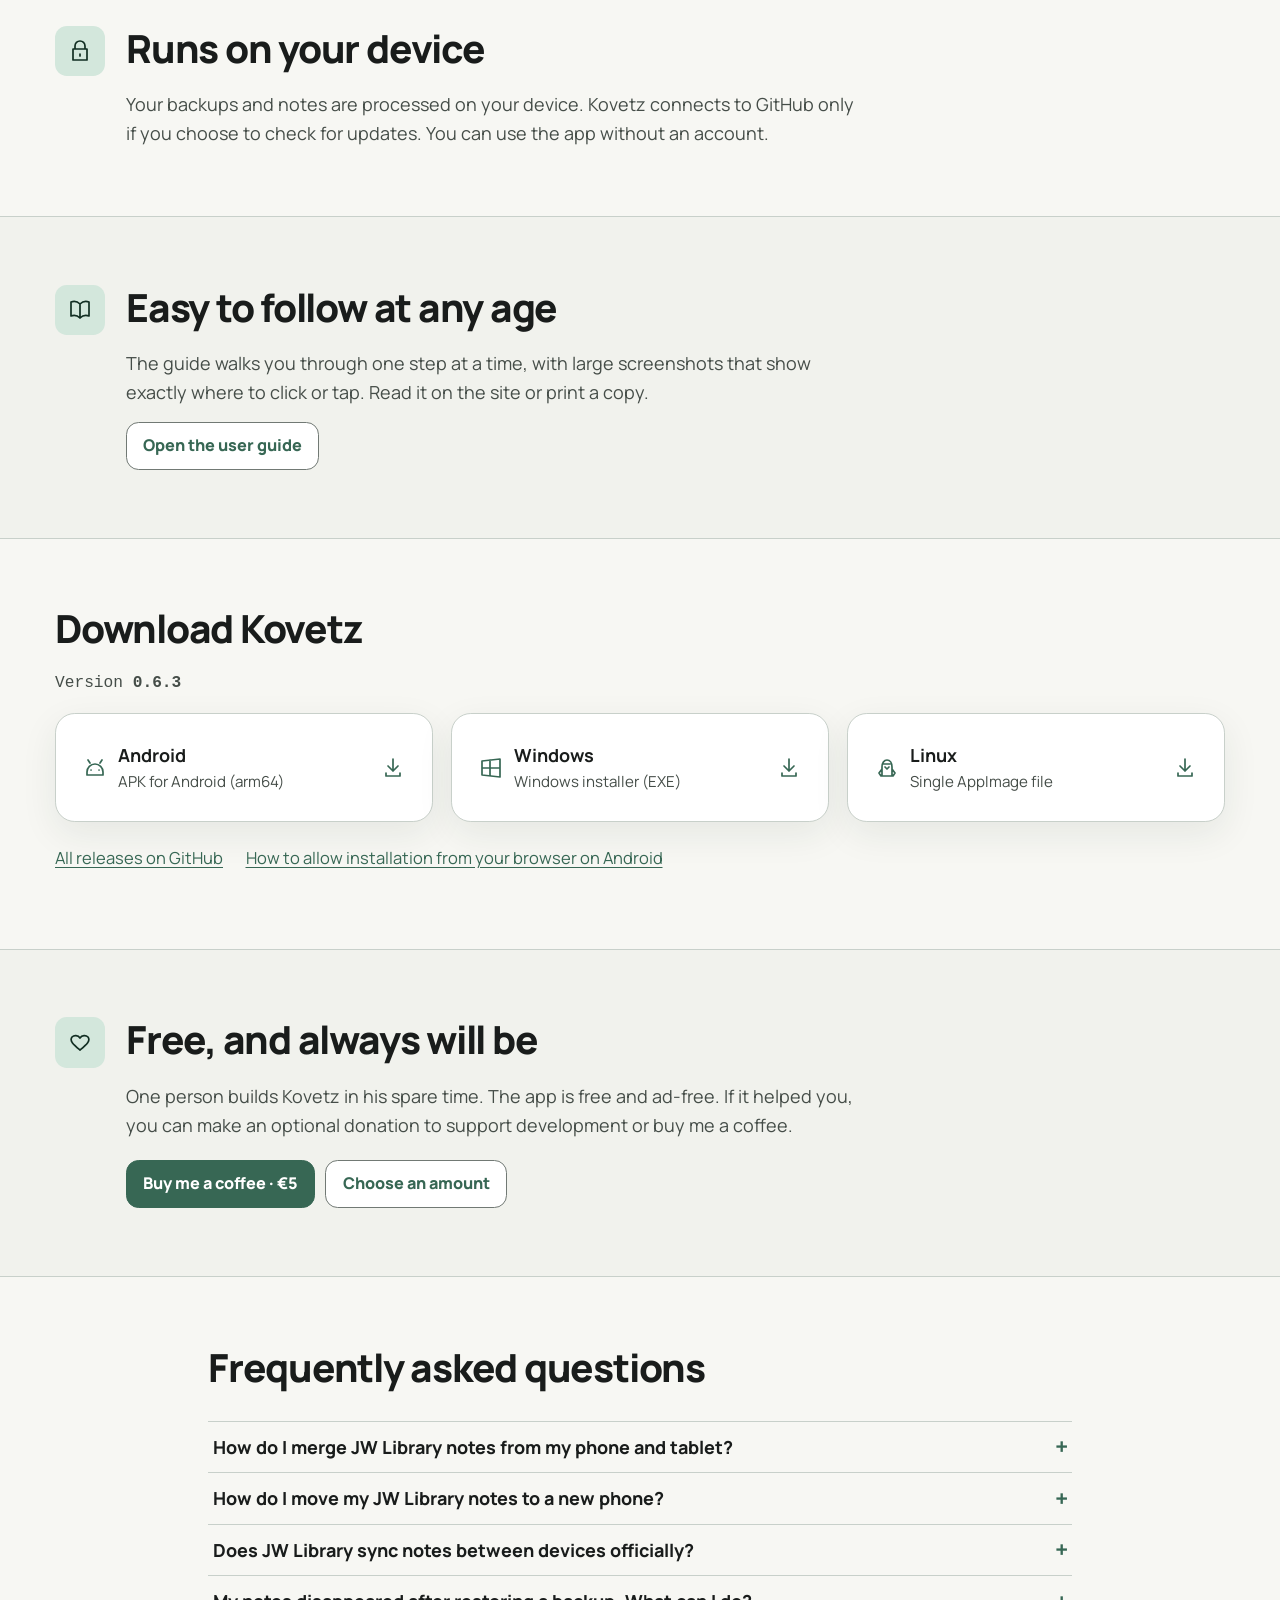
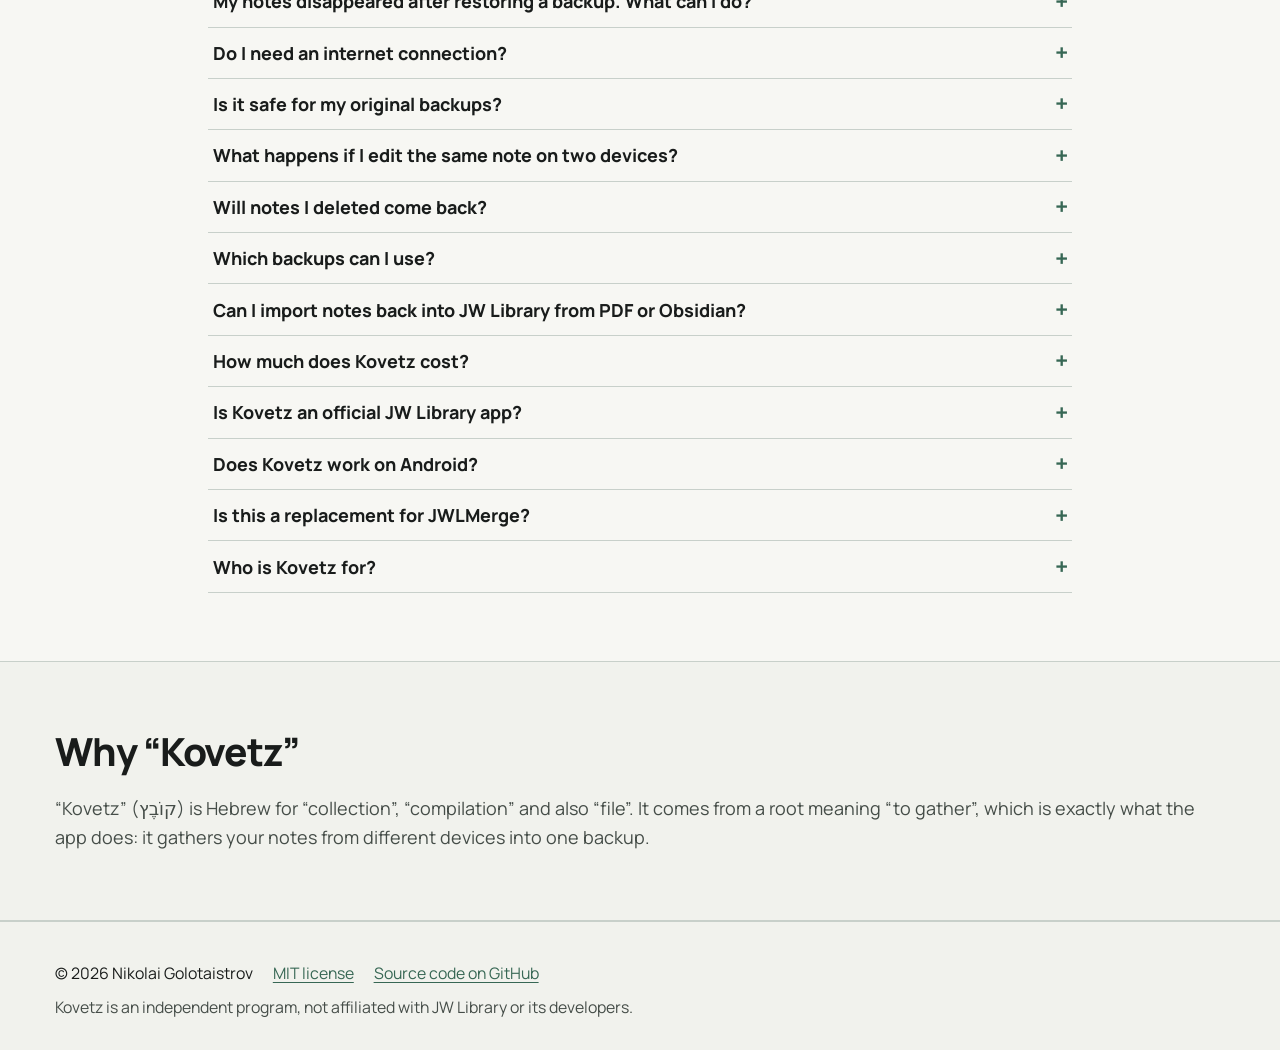
==== commit e51d7020: "Сайт: «интересующиеся люди» вместо «студентов» Co-Authored-By: Claude Sonnet 5.5 <noreply@anthropic." ====
--- a/site/en/index.html
+++ b/site/en/index.html
@@ -33,7 +33,7 @@
   <script src="../site.js" defer></script>
 
   <script type="application/ld+json">{"@context":"https://schema.org","@type":"SoftwareApplication","name":"Kovetz","alternateName":"Kovetz for JW Library","description":"Free app for JW Library users (Jehovah's Witnesses): merge backups from all your devices and export notes to PDF or Obsidian. Android, Windows, Linux.","operatingSystem":"Android 7.0+, Windows 10+, Linux","applicationCategory":"UtilitiesApplication","applicationSubCategory":"JW Library backup merger and notes exporter","softwareVersion":"0.6.3","dateModified":"2026-11-21","inLanguage":["ru","en"],"isAccessibleForFree":true,"license":"https://opensource.org/licenses/MIT","url":"https://pioner14.github.io/kovetz-site/en/","image":"https://pioner14.github.io/kovetz-site/icon-512.png","screenshot":["https://pioner14.github.io/kovetz-site/og.png"],"keywords":"JW Library, JW Library backup, merge JW Library backups, JW Library notes, move JW Library notes to a new phone, JW Library notes to PDF, Obsidian, Jehovah's Witnesses, .jwlibrary, Android, Windows, Linux","downloadUrl":["https://github.com/pioner14/kovetz/releases/download/v0.6.3/kovetz-0.6.3-android-arm64.apk","https://github.com/pioner14/kovetz/releases/download/v0.6.3/kovetz-0.6.3-windows-x64-setup.exe","https://github.com/pioner14/kovetz/releases/download/v0.6.3/kovetz-0.6.3-linux-x86_64.AppImage"],"sameAs":["https://github.com/pioner14/kovetz"],"audience":{"@type":"PeopleAudience","audienceType":"Who it is for"},"offers":{"@type":"Offer","price":0,"priceCurrency":"EUR"},"author":{"@type":"Person","name":"Nikolai Golotaistrov"}}</script>
-  <script type="application/ld+json">{"@context":"https://schema.org","@type":"FAQPage","mainEntity":[{"@type":"Question","name":"How do I merge JW Library notes from my phone and tablet?","acceptedAnswer":{"@type":"Answer","text":"Make a backup in JW Library on each device, copy the .jwlibrary files to one device, add them to Kovetz and press “Merge”. Then restore the result in JW Library."}},{"@type":"Question","name":"How do I move my JW Library notes to a new phone?","acceptedAnswer":{"@type":"Answer","text":"Make a backup on the old phone and, if needed, merge it with the backups from your other devices in Kovetz. Then restore the resulting file on the new phone."}},{"@type":"Question","name":"Does JW Library sync notes between devices officially?","acceptedAnswer":{"@type":"Answer","text":"According to the help pages on jw.org, notes, tags, highlights and bookmarks are not synchronized between devices automatically. A backup can be restored on another device, but it replaces that device's data. Kovetz helps you merge backups."}},{"@type":"Question","name":"My notes disappeared after restoring a backup. What can I do?","acceptedAnswer":{"@type":"Answer","text":"Restoring in JW Library replaces the data on your device. If older backups still contain your notes, merge them with Kovetz and restore the combined file."}},{"@type":"Question","name":"Do I need an internet connection?","acceptedAnswer":{"@type":"Answer","text":"You only need it to download Kovetz and to check for updates if you choose. Merging and exporting work offline."}},{"@type":"Question","name":"Is it safe for my original backups?","acceptedAnswer":{"@type":"Answer","text":"Kovetz writes the result to a separate file and leaves your original backups untouched. Always make a fresh backup of your device before restoring."}},{"@type":"Question","name":"What happens if I edit the same note on two devices?","acceptedAnswer":{"@type":"Answer","text":"The merged backup keeps the newer version and saves the other version in the report."}},{"@type":"Question","name":"Will notes I deleted come back?","acceptedAnswer":{"@type":"Answer","text":"Yes, if a deleted note still exists in one of the backups you added to the merge."}},{"@type":"Question","name":"Which backups can I use?","acceptedAnswer":{"@type":"Answer","text":"Kovetz accepts .jwlibrary files from different devices, including backups made in different years."}},{"@type":"Question","name":"Can I import notes back into JW Library from PDF or Obsidian?","acceptedAnswer":{"@type":"Answer","text":"Restore the merged .jwlibrary backup to bring notes back into JW Library. PDF and Obsidian exports are for reading and searching."}},{"@type":"Question","name":"How much does Kovetz cost?","acceptedAnswer":{"@type":"Answer","text":"Kovetz is free. Its source code is available under the MIT license."}},{"@type":"Question","name":"Is Kovetz an official JW Library app?","acceptedAnswer":{"@type":"Answer","text":"Kovetz is an independent program, not affiliated with JW Library or its developers."}},{"@type":"Question","name":"Does Kovetz work on Android?","acceptedAnswer":{"@type":"Answer","text":"Yes. There is an APK installer for Android (arm64), which fits almost all modern phones and tablets. Versions for Windows 10 and 11 and for Linux are available too."}},{"@type":"Question","name":"Is this a replacement for JWLMerge?","acceptedAnswer":{"@type":"Answer","text":"You can use it as an alternative. Its author says JWLMerge has been unmaintained since 2023 and does not cover the new JW Library database schema. Kovetz works with backups from older and newer versions and also exports your notes."}},{"@type":"Question","name":"Who is Kovetz for?","acceptedAnswer":{"@type":"Answer","text":"For anyone who uses JW Library: Jehovah's Witnesses, Bible students and other people who keep notes on more than one device."}}]}</script>
+  <script type="application/ld+json">{"@context":"https://schema.org","@type":"FAQPage","mainEntity":[{"@type":"Question","name":"How do I merge JW Library notes from my phone and tablet?","acceptedAnswer":{"@type":"Answer","text":"Make a backup in JW Library on each device, copy the .jwlibrary files to one device, add them to Kovetz and press “Merge”. Then restore the result in JW Library."}},{"@type":"Question","name":"How do I move my JW Library notes to a new phone?","acceptedAnswer":{"@type":"Answer","text":"Make a backup on the old phone and, if needed, merge it with the backups from your other devices in Kovetz. Then restore the resulting file on the new phone."}},{"@type":"Question","name":"Does JW Library sync notes between devices officially?","acceptedAnswer":{"@type":"Answer","text":"According to the help pages on jw.org, notes, tags, highlights and bookmarks are not synchronized between devices automatically. A backup can be restored on another device, but it replaces that device's data. Kovetz helps you merge backups."}},{"@type":"Question","name":"My notes disappeared after restoring a backup. What can I do?","acceptedAnswer":{"@type":"Answer","text":"Restoring in JW Library replaces the data on your device. If older backups still contain your notes, merge them with Kovetz and restore the combined file."}},{"@type":"Question","name":"Do I need an internet connection?","acceptedAnswer":{"@type":"Answer","text":"You only need it to download Kovetz and to check for updates if you choose. Merging and exporting work offline."}},{"@type":"Question","name":"Is it safe for my original backups?","acceptedAnswer":{"@type":"Answer","text":"Kovetz writes the result to a separate file and leaves your original backups untouched. Always make a fresh backup of your device before restoring."}},{"@type":"Question","name":"What happens if I edit the same note on two devices?","acceptedAnswer":{"@type":"Answer","text":"The merged backup keeps the newer version and saves the other version in the report."}},{"@type":"Question","name":"Will notes I deleted come back?","acceptedAnswer":{"@type":"Answer","text":"Yes, if a deleted note still exists in one of the backups you added to the merge."}},{"@type":"Question","name":"Which backups can I use?","acceptedAnswer":{"@type":"Answer","text":"Kovetz accepts .jwlibrary files from different devices, including backups made in different years."}},{"@type":"Question","name":"Can I import notes back into JW Library from PDF or Obsidian?","acceptedAnswer":{"@type":"Answer","text":"Restore the merged .jwlibrary backup to bring notes back into JW Library. PDF and Obsidian exports are for reading and searching."}},{"@type":"Question","name":"How much does Kovetz cost?","acceptedAnswer":{"@type":"Answer","text":"Kovetz is free. Its source code is available under the MIT license."}},{"@type":"Question","name":"Is Kovetz an official JW Library app?","acceptedAnswer":{"@type":"Answer","text":"Kovetz is an independent program, not affiliated with JW Library or its developers."}},{"@type":"Question","name":"Does Kovetz work on Android?","acceptedAnswer":{"@type":"Answer","text":"Yes. There is an APK installer for Android (arm64), which fits almost all modern phones and tablets. Versions for Windows 10 and 11 and for Linux are available too."}},{"@type":"Question","name":"Is this a replacement for JWLMerge?","acceptedAnswer":{"@type":"Answer","text":"You can use it as an alternative. Its author says JWLMerge has been unmaintained since 2023 and does not cover the new JW Library database schema. Kovetz works with backups from older and newer versions and also exports your notes."}},{"@type":"Question","name":"Who is Kovetz for?","acceptedAnswer":{"@type":"Answer","text":"For anyone who uses JW Library: Jehovah's Witnesses and interested people, as well as others who keep notes on more than one device."}}]}</script>
 </head>
 <body>
 <a class="skip-link" href="#main">Skip to content</a>
@@ -147,7 +147,7 @@
   <section id="audience" class="section">
     <div class="container feature-callout">
       <span class="icon-tile"><svg class="icon" viewBox="0 0 24 24" width="24" height="24" aria-hidden="true" fill="none" stroke="currentColor" stroke-width="1.7" stroke-linecap="round" stroke-linejoin="round"><path d="M20 6c-2-2-6-2-8 1-2-3-6-3-8-1-3 4 2 8 8 13 6-5 11-9 8-13Z"/></svg></span>
-      <div><h2>Who it is for</h2><p>Kovetz is made for people who study the Bible with the JW Library app: Jehovah's Witnesses, their Bible students and anyone who keeps notes, highlights and bookmarks on more than one device. Whether you prepare meeting parts, keep records for the ministry or collect findings from personal study, Kovetz gathers them into one backup and saves them as a PDF book or for Obsidian.</p><p><small>Kovetz is an independent app and is not affiliated with JW Library or its developers.</small></p></div>
+      <div><h2>Who it is for</h2><p>Kovetz is made for people who study the Bible with the JW Library app: Jehovah's Witnesses, interested people and anyone who keeps notes, highlights and bookmarks on more than one device. Whether you prepare meeting parts, keep records for the ministry or collect findings from personal study, Kovetz gathers them into one backup and saves them as a PDF book or for Obsidian.</p><p><small>Kovetz is an independent app and is not affiliated with JW Library or its developers.</small></p></div>
     </div>
   </section>
   <section id="steps" class="section">
@@ -291,7 +291,7 @@
       <details name="faq"><summary>Is Kovetz an official JW Library app?</summary><p>Kovetz is an independent program, not affiliated with JW Library or its developers.</p></details>
       <details name="faq"><summary>Does Kovetz work on Android?</summary><p>Yes. There is an APK installer for Android (arm64), which fits almost all modern phones and tablets. Versions for Windows 10 and 11 and for Linux are available too.</p></details>
       <details name="faq"><summary>Is this a replacement for JWLMerge?</summary><p>You can use it as an alternative. Its author says JWLMerge has been unmaintained since 2023 and does not cover the new JW Library database schema. Kovetz works with backups from older and newer versions and also exports your notes.</p></details>
-      <details name="faq"><summary>Who is Kovetz for?</summary><p>For anyone who uses JW Library: Jehovah's Witnesses, Bible students and other people who keep notes on more than one device.</p></details>
+      <details name="faq"><summary>Who is Kovetz for?</summary><p>For anyone who uses JW Library: Jehovah's Witnesses and interested people, as well as others who keep notes on more than one device.</p></details>
     </div>
   </section>
   <section id="name" class="section band">
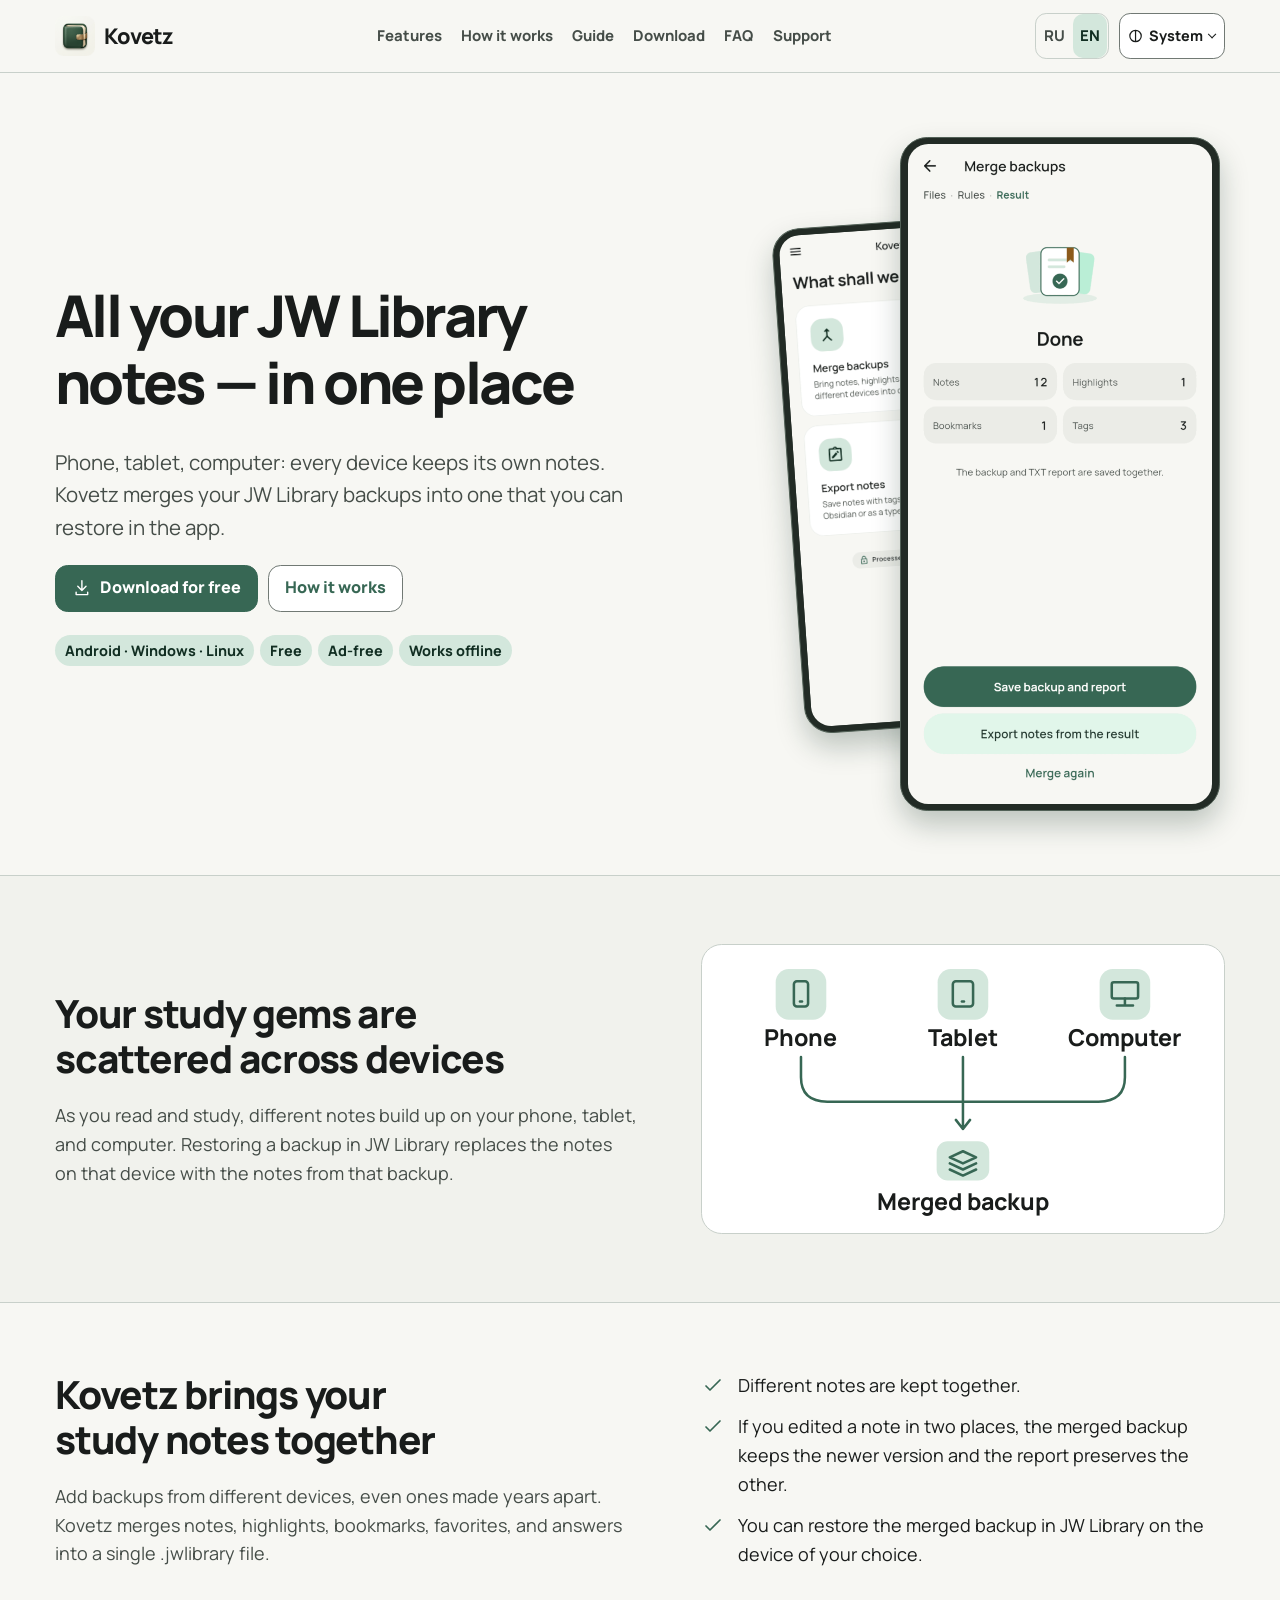
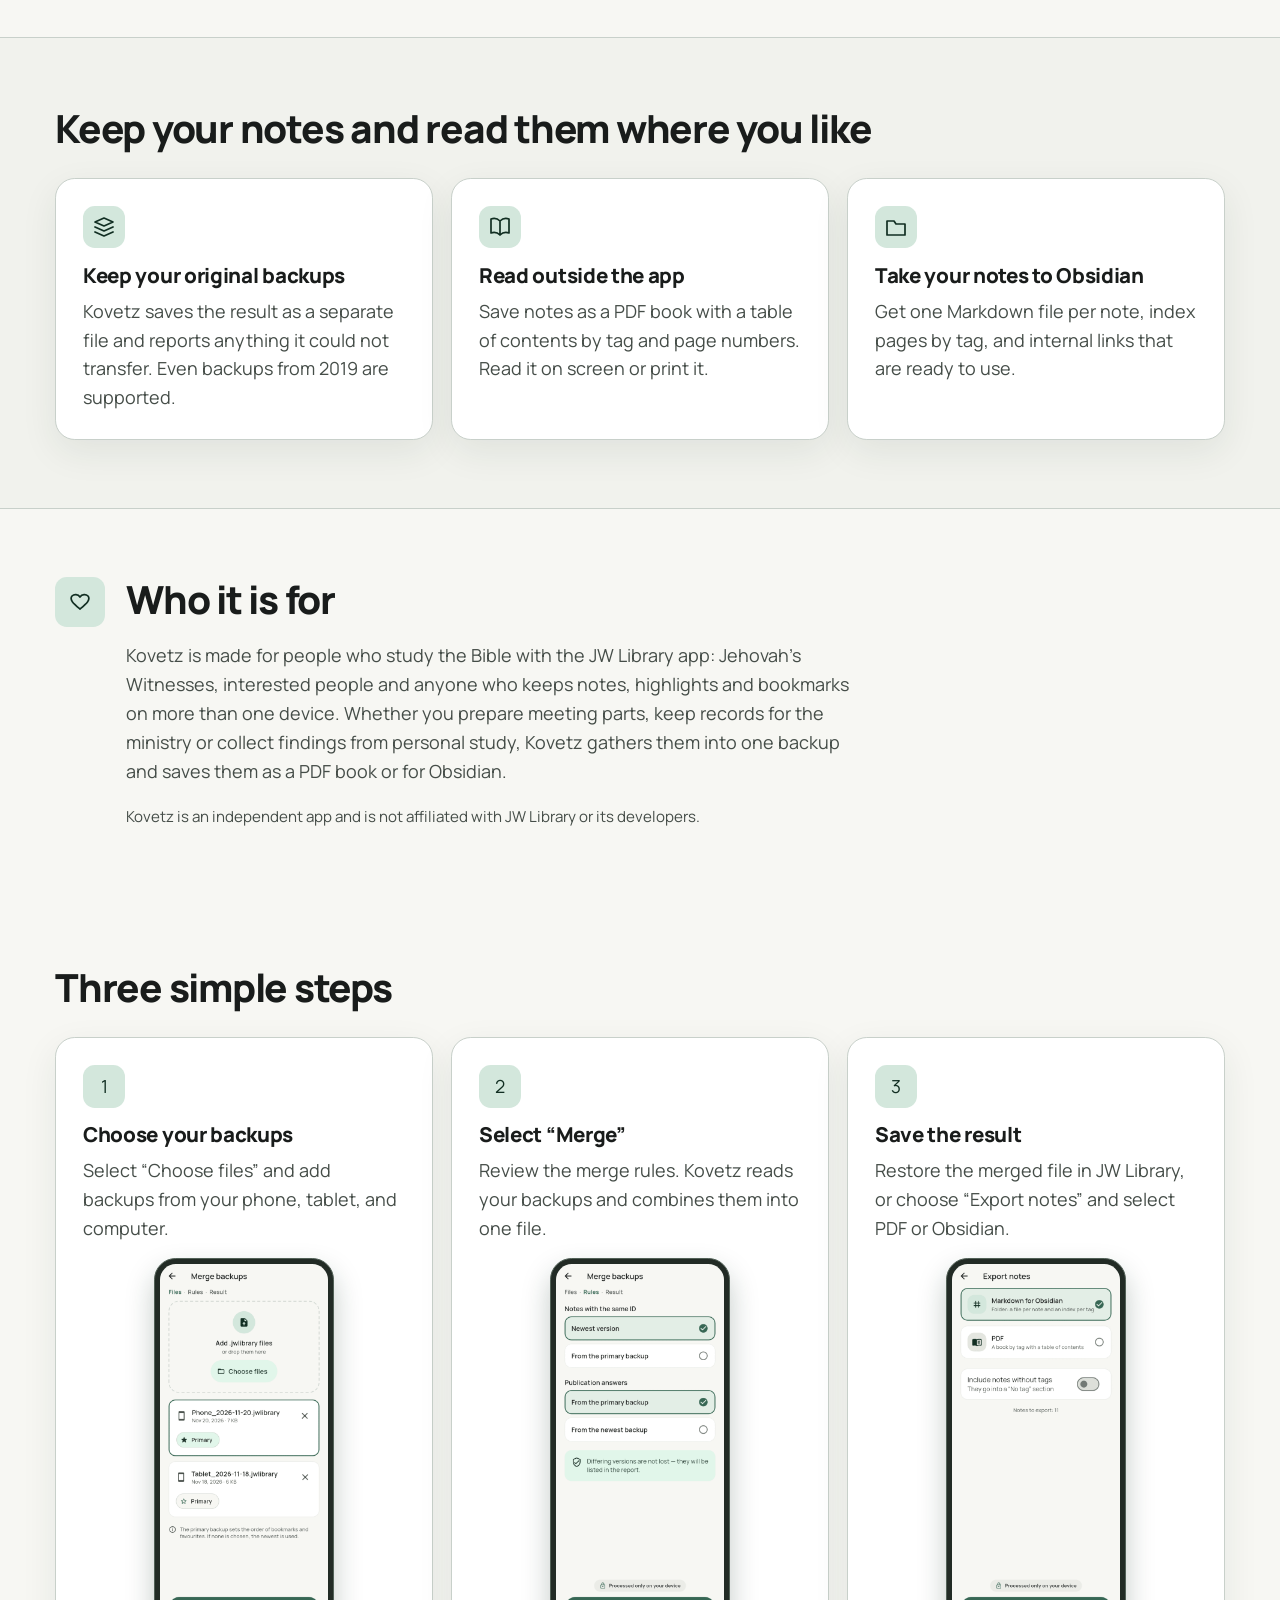
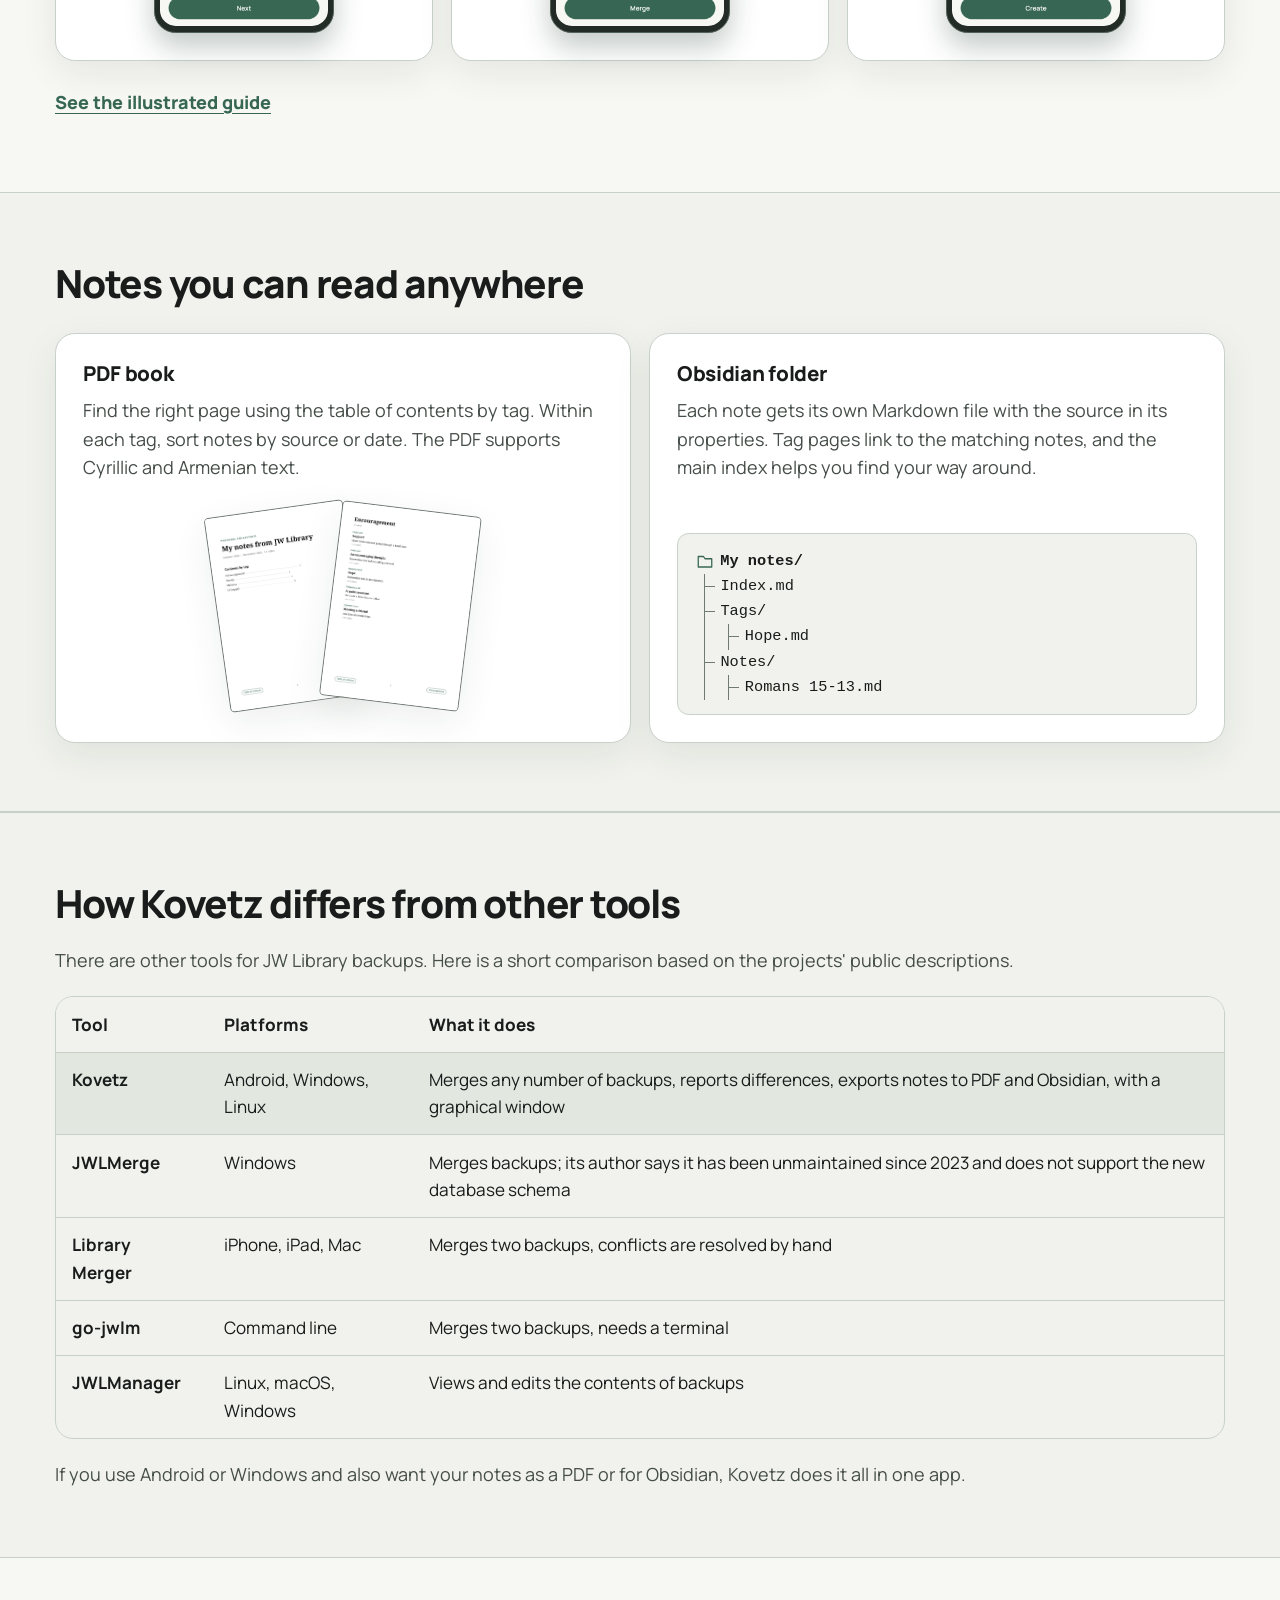
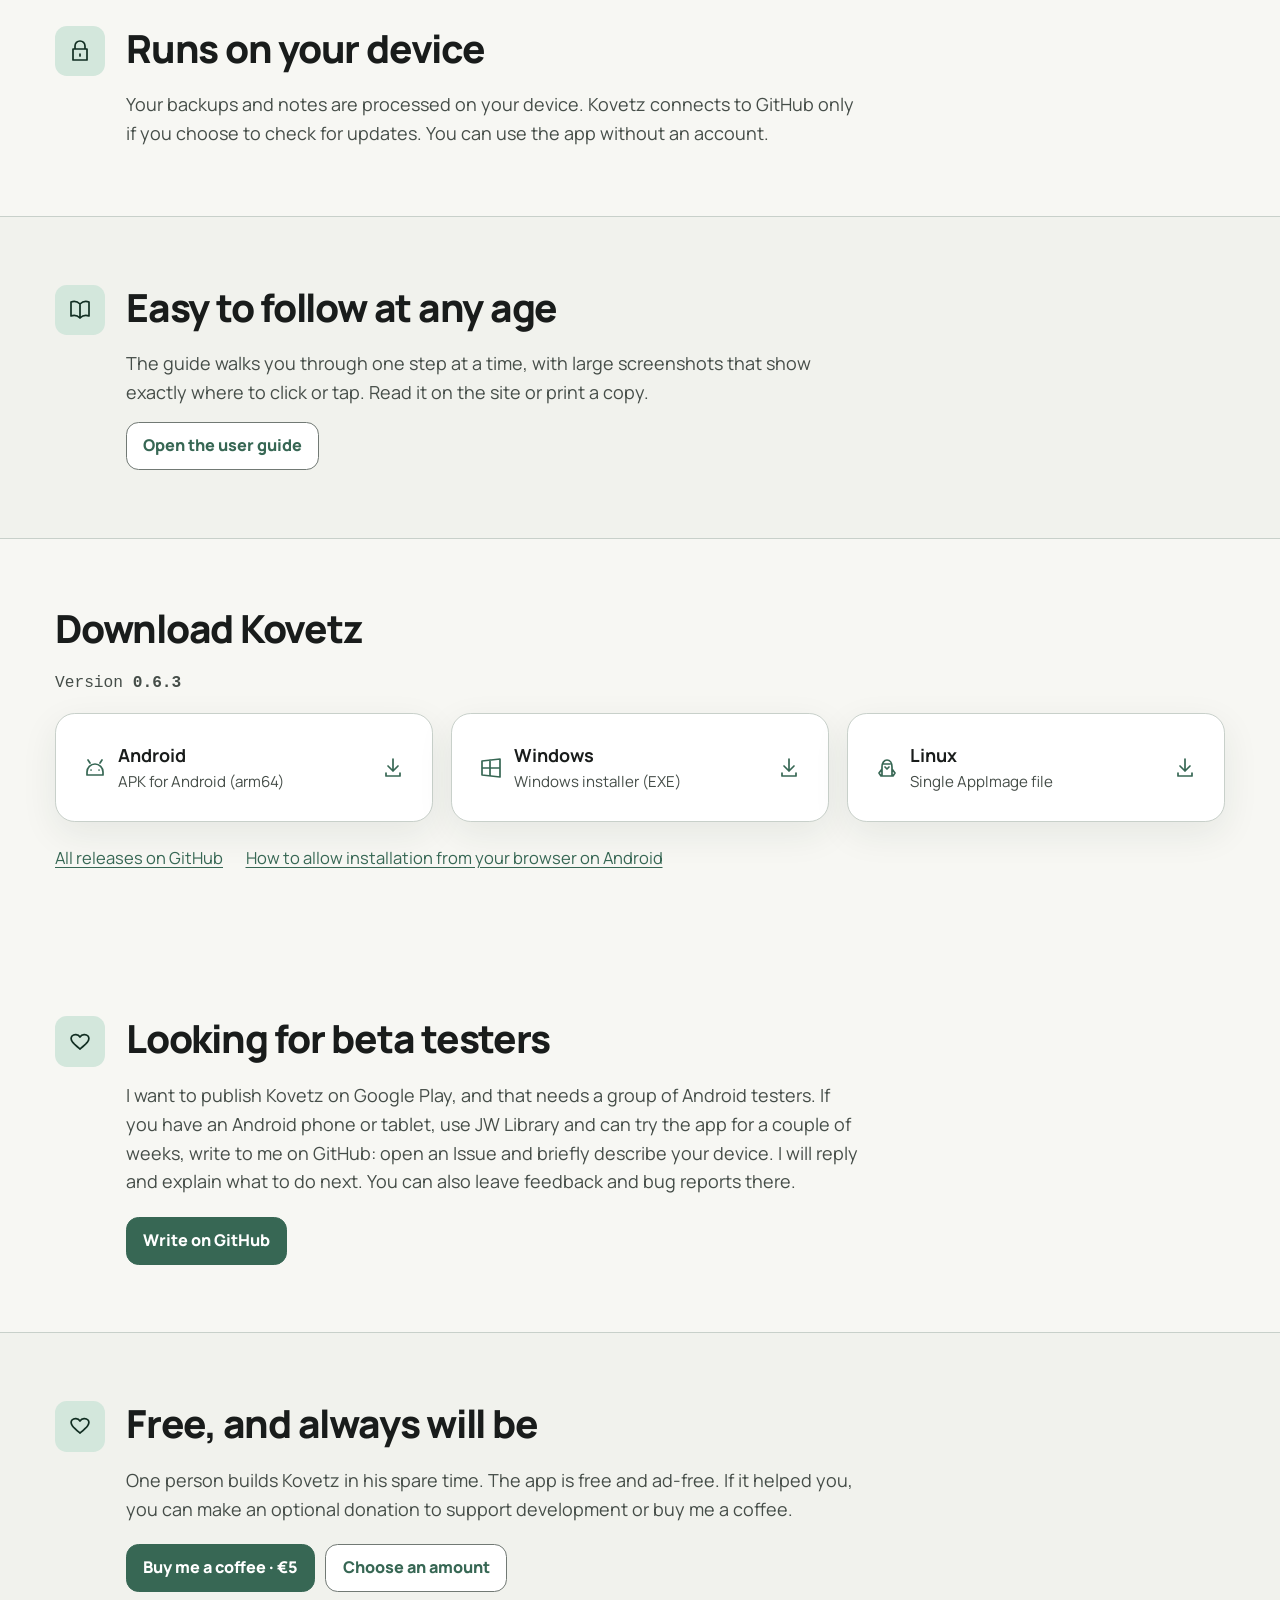
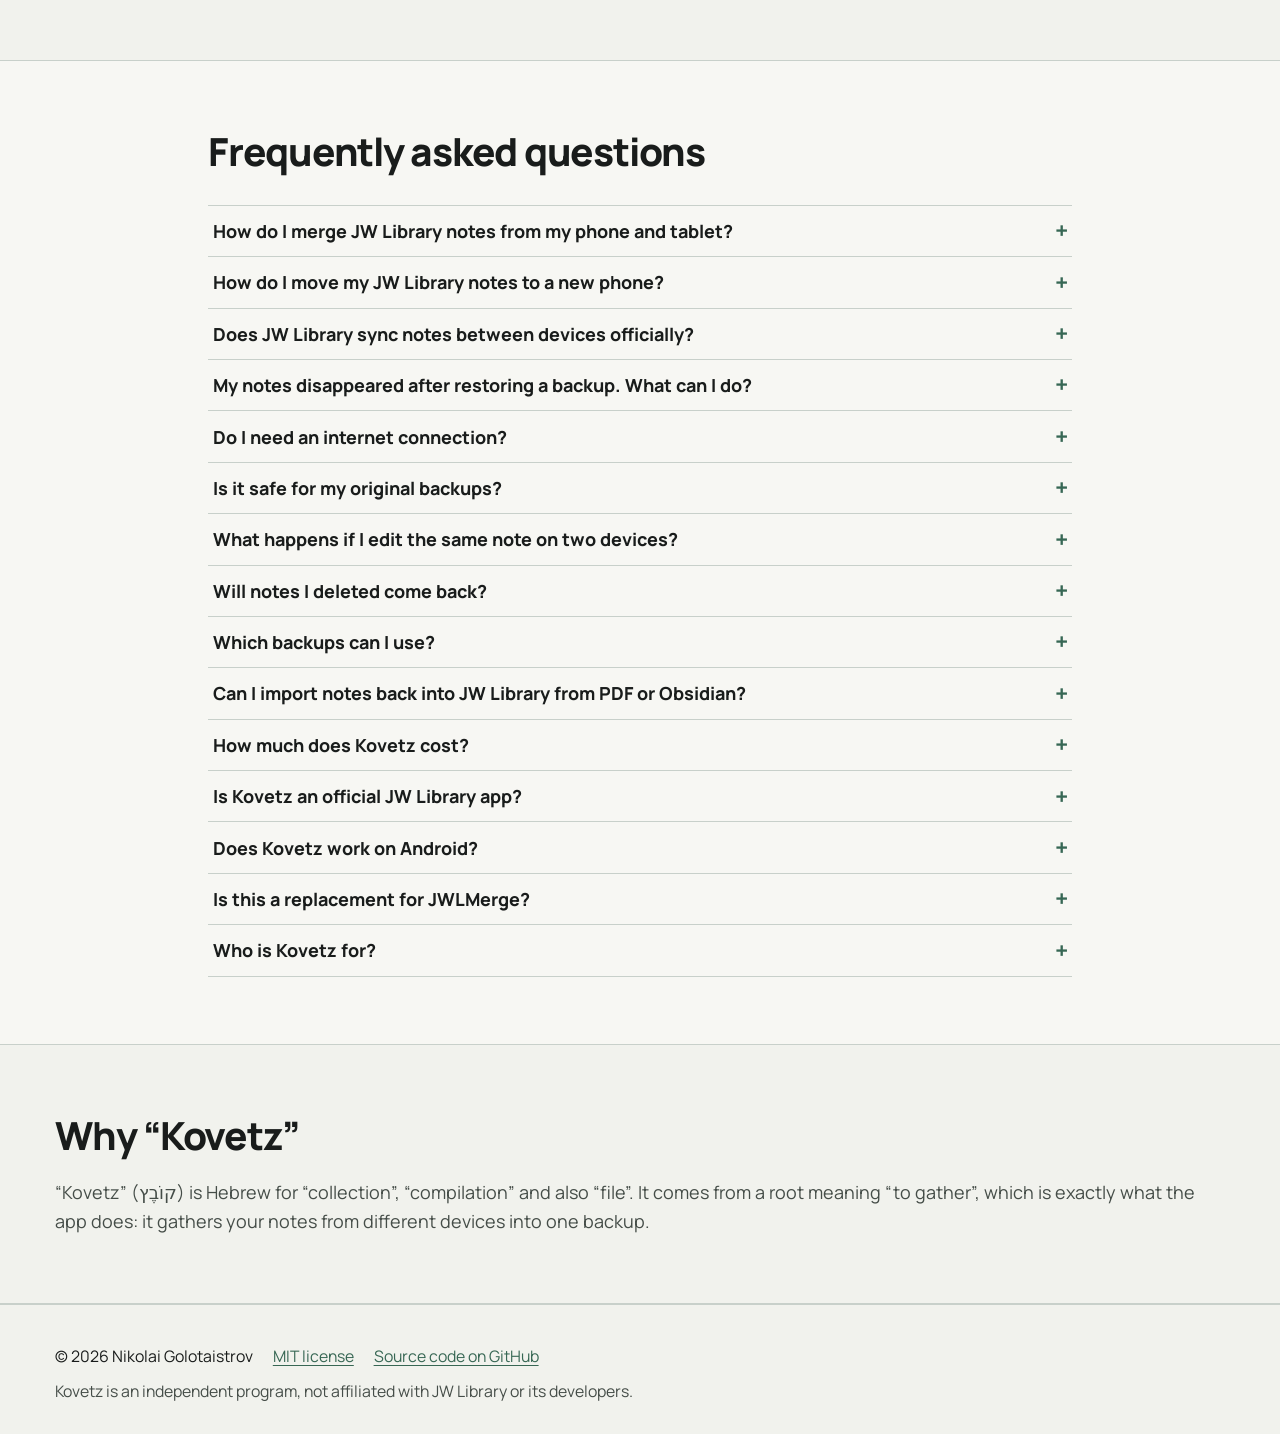
==== commit e1aa7be9: "Сайт: раздел «Ищу бета-тестеров» Co-Authored-By: Claude Sonnet 5.5 <noreply@anthropic.com>" ====
--- a/site/en/index.html
+++ b/site/en/index.html
@@ -262,6 +262,17 @@
       </div>
     </div>
   </section>
+  <section id="beta" class="section">
+    <div class="container feature-callout">
+      <span class="icon-tile"><svg class="icon" viewBox="0 0 24 24" width="24" height="24" aria-hidden="true" fill="none" stroke="currentColor" stroke-width="1.7" stroke-linecap="round" stroke-linejoin="round"><path d="M20 6c-2-2-6-2-8 1-2-3-6-3-8-1-3 4 2 8 8 13 6-5 11-9 8-13Z"/></svg></span>
+      <div>
+        <h2>Looking for beta testers</h2><p>I want to publish Kovetz on Google Play, and that needs a group of Android testers. If you have an Android phone or tablet, use JW Library and can try the app for a couple of weeks, write to me on GitHub: open an Issue and briefly describe your device. I will reply and explain what to do next. You can also leave feedback and bug reports there.</p>
+        <div class="actions">
+          <a class="button primary" href="https://github.com/pioner14/kovetz/issues/new">Write on GitHub</a>
+        </div>
+      </div>
+    </div>
+  </section>
   <section id="support" class="section band">
     <div class="container feature-callout">
       <span class="icon-tile"><svg class="icon" viewBox="0 0 24 24" width="24" height="24" aria-hidden="true" fill="none" stroke="currentColor" stroke-width="1.7" stroke-linecap="round" stroke-linejoin="round"><path d="M20 6c-2-2-6-2-8 1-2-3-6-3-8-1-3 4 2 8 8 13 6-5 11-9 8-13Z"/></svg></span>
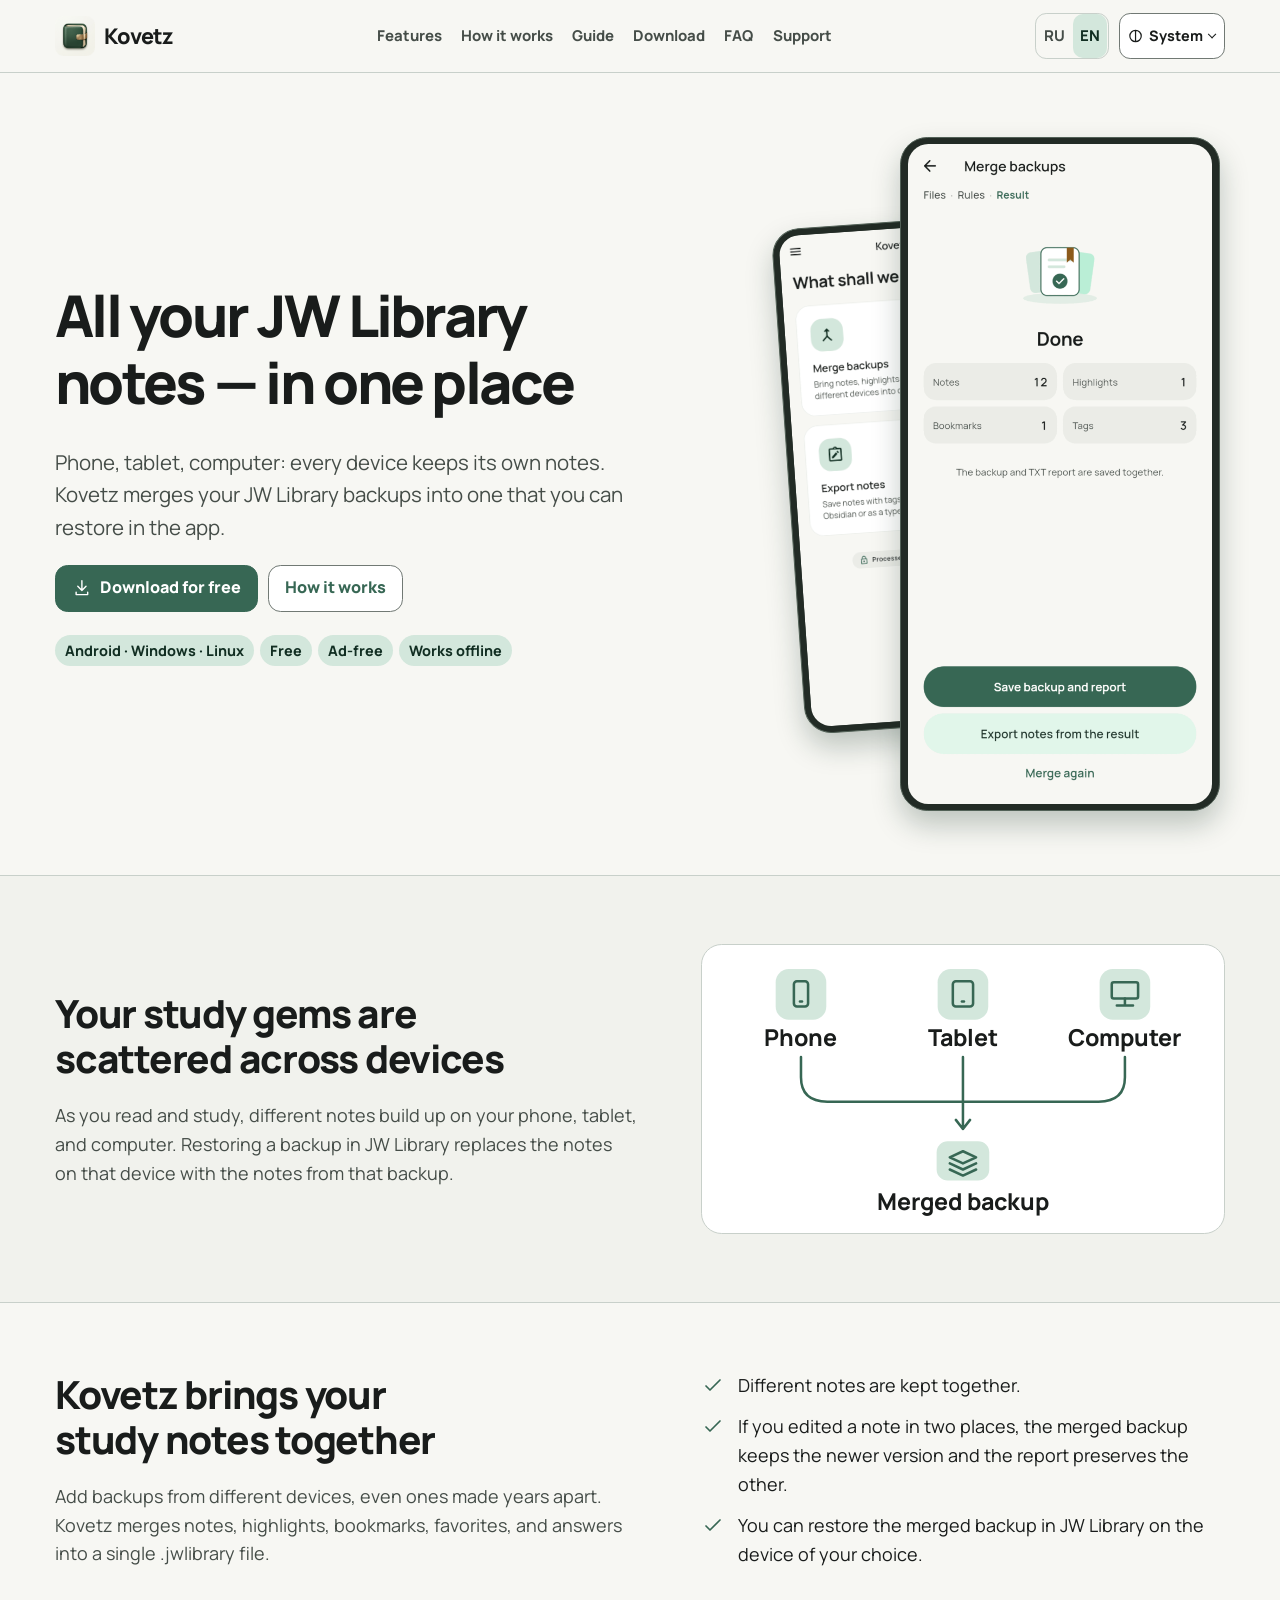
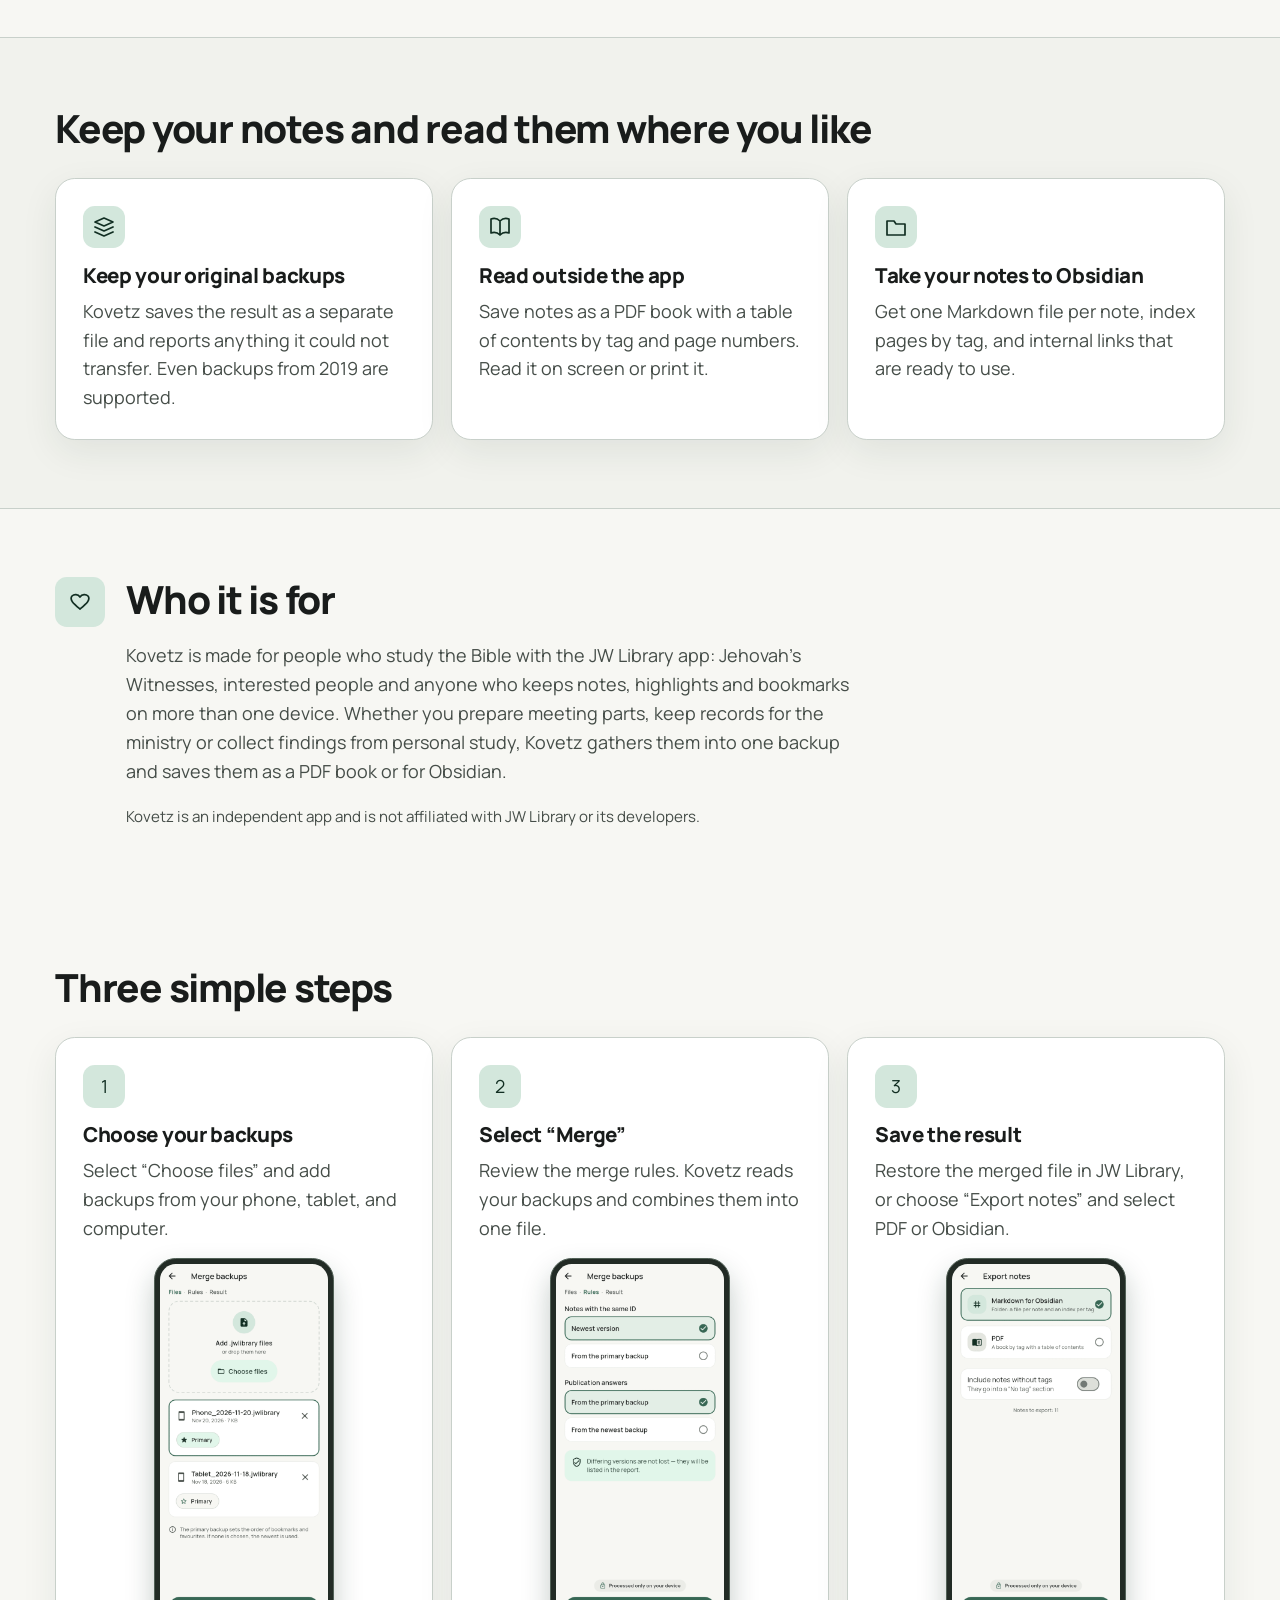
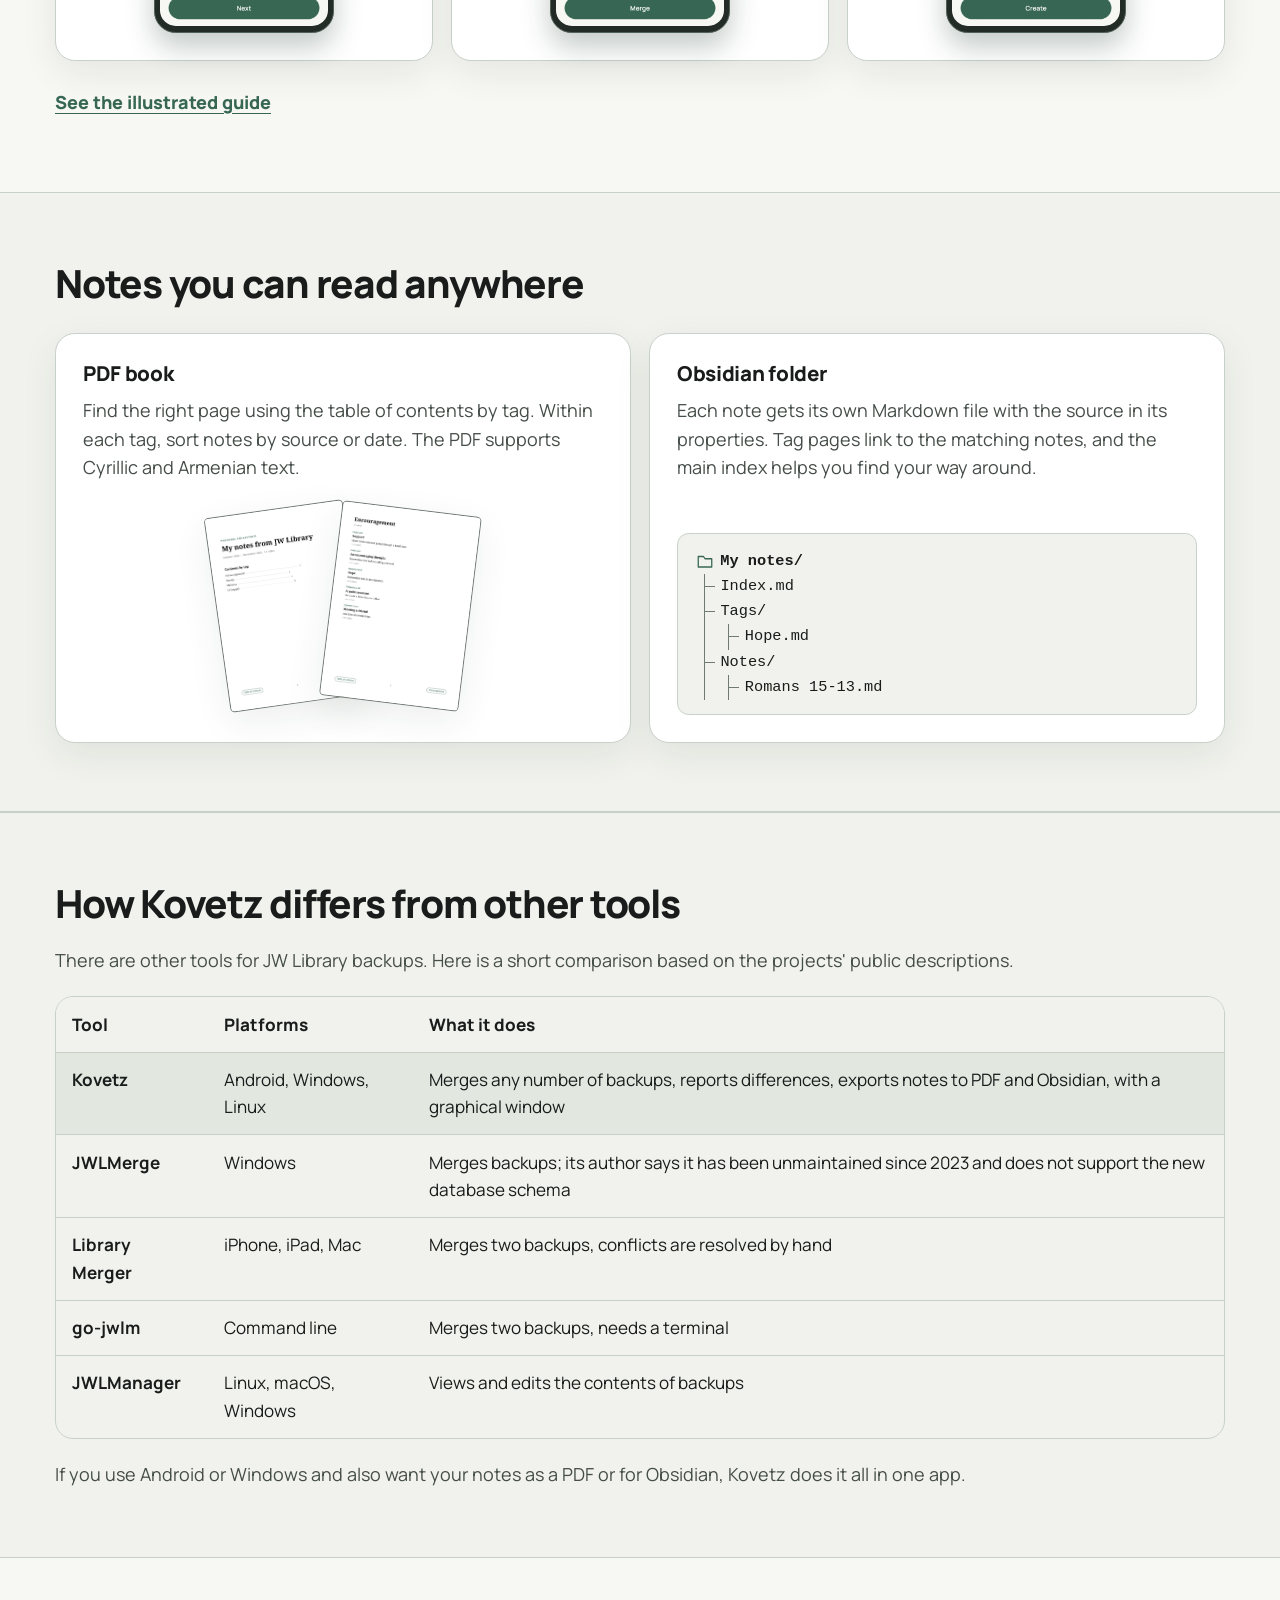
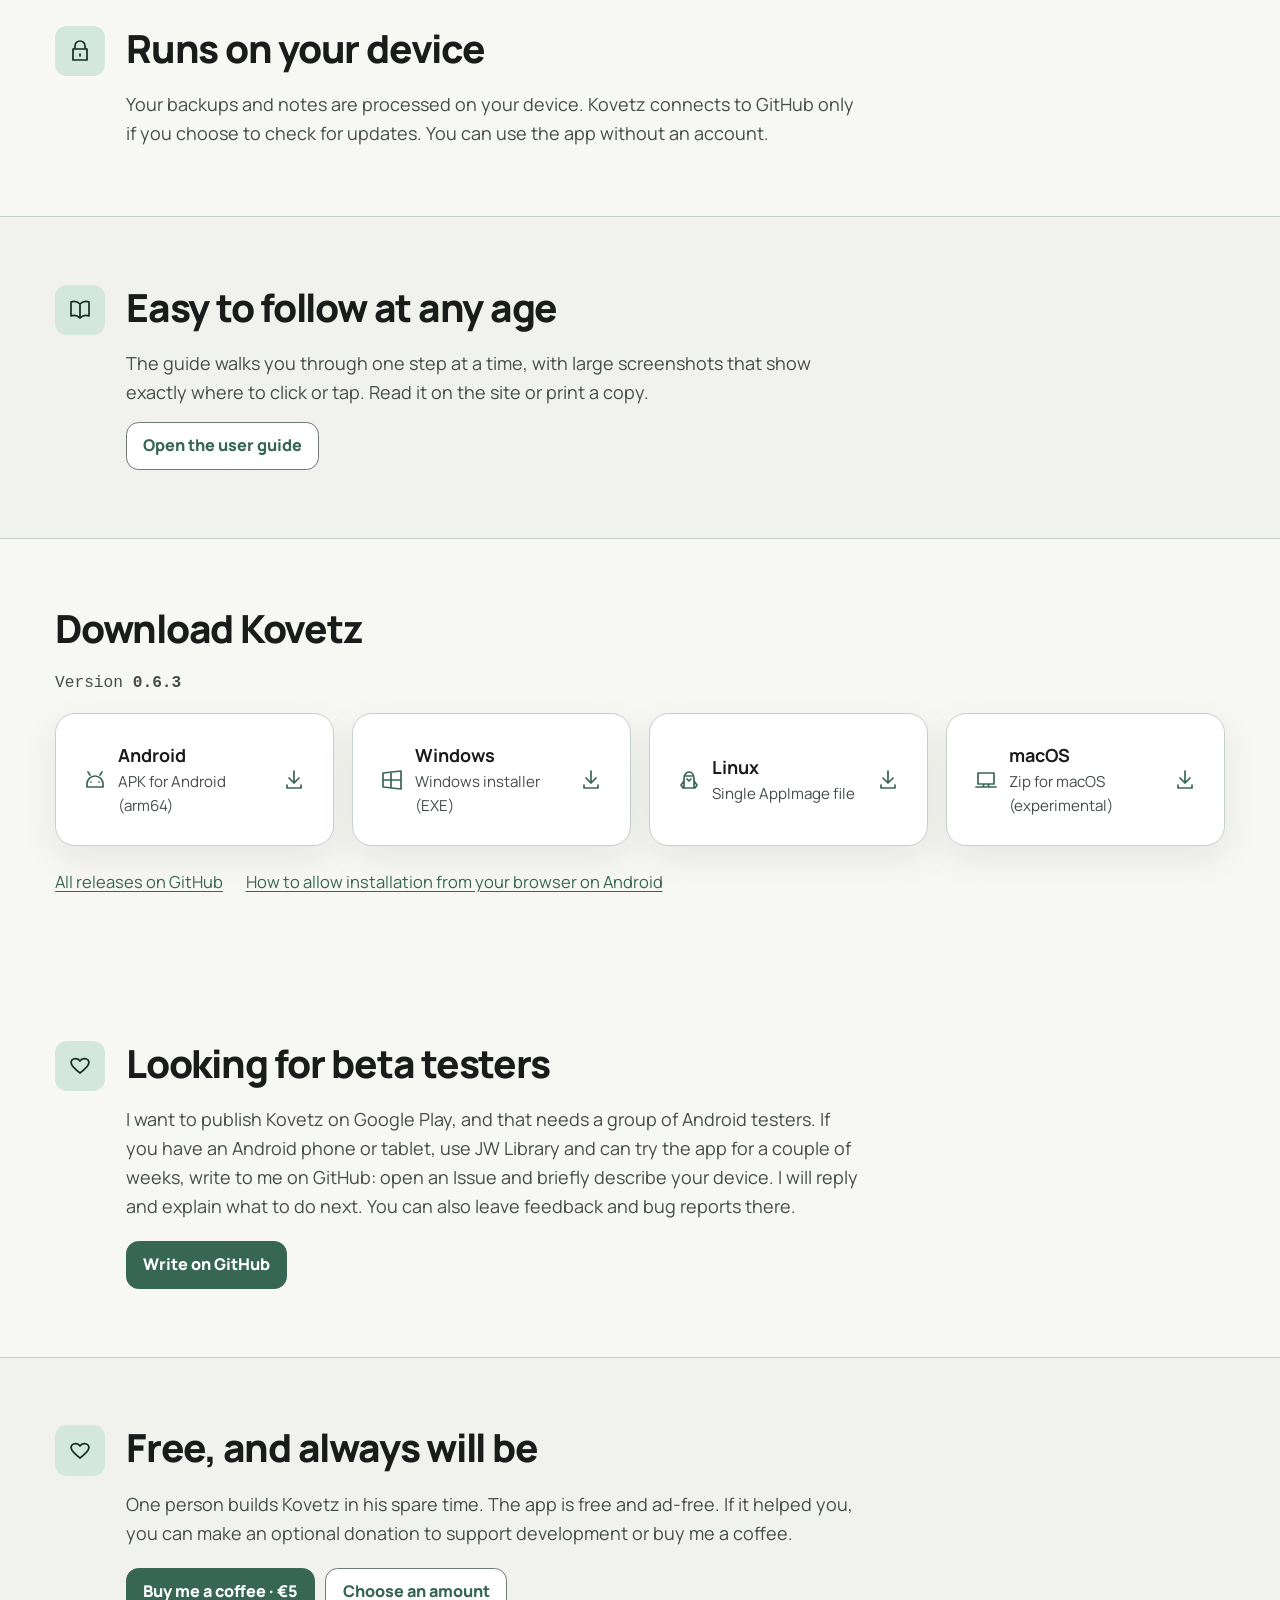
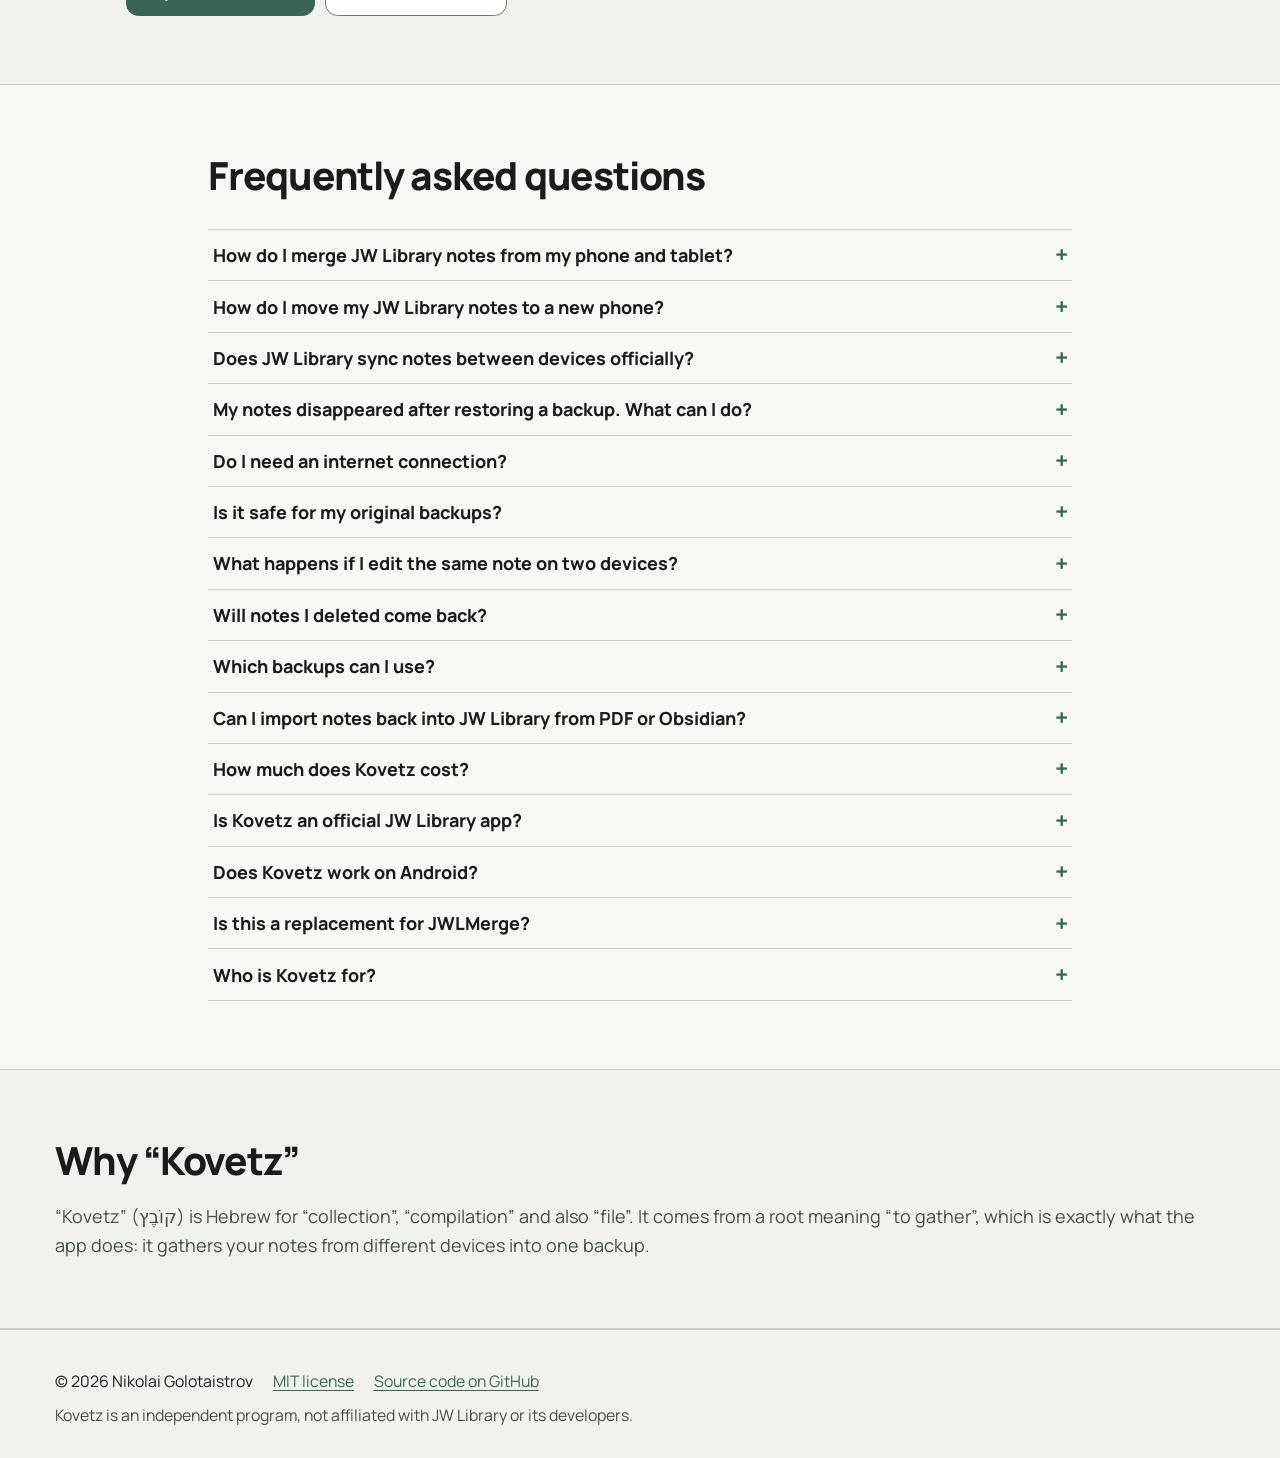
==== commit 11eaef7f: "Сайт: карточка macOS, версия 0.6.4 Co-Authored-By: Claude Sonnet 5.5 <noreply@anthropic.com>" ====
--- a/site/en/index.html
+++ b/site/en/index.html
@@ -32,7 +32,7 @@
   <link rel="stylesheet" href="../style.css">
   <script src="../site.js" defer></script>
 
-  <script type="application/ld+json">{"@context":"https://schema.org","@type":"SoftwareApplication","name":"Kovetz","alternateName":"Kovetz for JW Library","description":"Free app for JW Library users (Jehovah's Witnesses): merge backups from all your devices and export notes to PDF or Obsidian. Android, Windows, Linux.","operatingSystem":"Android 7.0+, Windows 10+, Linux","applicationCategory":"UtilitiesApplication","applicationSubCategory":"JW Library backup merger and notes exporter","softwareVersion":"0.6.3","dateModified":"2026-11-21","inLanguage":["ru","en"],"isAccessibleForFree":true,"license":"https://opensource.org/licenses/MIT","url":"https://pioner14.github.io/kovetz-site/en/","image":"https://pioner14.github.io/kovetz-site/icon-512.png","screenshot":["https://pioner14.github.io/kovetz-site/og.png"],"keywords":"JW Library, JW Library backup, merge JW Library backups, JW Library notes, move JW Library notes to a new phone, JW Library notes to PDF, Obsidian, Jehovah's Witnesses, .jwlibrary, Android, Windows, Linux","downloadUrl":["https://github.com/pioner14/kovetz/releases/download/v0.6.3/kovetz-0.6.3-android-arm64.apk","https://github.com/pioner14/kovetz/releases/download/v0.6.3/kovetz-0.6.3-windows-x64-setup.exe","https://github.com/pioner14/kovetz/releases/download/v0.6.3/kovetz-0.6.3-linux-x86_64.AppImage"],"sameAs":["https://github.com/pioner14/kovetz"],"audience":{"@type":"PeopleAudience","audienceType":"Who it is for"},"offers":{"@type":"Offer","price":0,"priceCurrency":"EUR"},"author":{"@type":"Person","name":"Nikolai Golotaistrov"}}</script>
+  <script type="application/ld+json">{"@context":"https://schema.org","@type":"SoftwareApplication","name":"Kovetz","alternateName":"Kovetz for JW Library","description":"Free app for JW Library users (Jehovah's Witnesses): merge backups from all your devices and export notes to PDF or Obsidian. Android, Windows, Linux.","operatingSystem":"Android 7.0+, Windows 10+, macOS 12+ (experimental), Linux","applicationCategory":"UtilitiesApplication","applicationSubCategory":"JW Library backup merger and notes exporter","softwareVersion":"0.6.3","dateModified":"2026-11-21","inLanguage":["ru","en"],"isAccessibleForFree":true,"license":"https://opensource.org/licenses/MIT","url":"https://pioner14.github.io/kovetz-site/en/","image":"https://pioner14.github.io/kovetz-site/icon-512.png","screenshot":["https://pioner14.github.io/kovetz-site/og.png"],"keywords":"JW Library, JW Library backup, merge JW Library backups, JW Library notes, move JW Library notes to a new phone, JW Library notes to PDF, Obsidian, Jehovah's Witnesses, .jwlibrary, Android, Windows, Linux","downloadUrl":["https://github.com/pioner14/kovetz/releases/download/v0.6.3/kovetz-0.6.3-android-arm64.apk","https://github.com/pioner14/kovetz/releases/download/v0.6.3/kovetz-0.6.3-windows-x64-setup.exe","https://github.com/pioner14/kovetz/releases/download/v0.6.3/kovetz-0.6.3-linux-x86_64.AppImage","https://github.com/pioner14/kovetz/releases/download/v0.6.3/kovetz-0.6.3-macos-universal.zip"],"sameAs":["https://github.com/pioner14/kovetz"],"audience":{"@type":"PeopleAudience","audienceType":"Who it is for"},"offers":{"@type":"Offer","price":0,"priceCurrency":"EUR"},"author":{"@type":"Person","name":"Nikolai Golotaistrov"}}</script>
   <script type="application/ld+json">{"@context":"https://schema.org","@type":"FAQPage","mainEntity":[{"@type":"Question","name":"How do I merge JW Library notes from my phone and tablet?","acceptedAnswer":{"@type":"Answer","text":"Make a backup in JW Library on each device, copy the .jwlibrary files to one device, add them to Kovetz and press “Merge”. Then restore the result in JW Library."}},{"@type":"Question","name":"How do I move my JW Library notes to a new phone?","acceptedAnswer":{"@type":"Answer","text":"Make a backup on the old phone and, if needed, merge it with the backups from your other devices in Kovetz. Then restore the resulting file on the new phone."}},{"@type":"Question","name":"Does JW Library sync notes between devices officially?","acceptedAnswer":{"@type":"Answer","text":"According to the help pages on jw.org, notes, tags, highlights and bookmarks are not synchronized between devices automatically. A backup can be restored on another device, but it replaces that device's data. Kovetz helps you merge backups."}},{"@type":"Question","name":"My notes disappeared after restoring a backup. What can I do?","acceptedAnswer":{"@type":"Answer","text":"Restoring in JW Library replaces the data on your device. If older backups still contain your notes, merge them with Kovetz and restore the combined file."}},{"@type":"Question","name":"Do I need an internet connection?","acceptedAnswer":{"@type":"Answer","text":"You only need it to download Kovetz and to check for updates if you choose. Merging and exporting work offline."}},{"@type":"Question","name":"Is it safe for my original backups?","acceptedAnswer":{"@type":"Answer","text":"Kovetz writes the result to a separate file and leaves your original backups untouched. Always make a fresh backup of your device before restoring."}},{"@type":"Question","name":"What happens if I edit the same note on two devices?","acceptedAnswer":{"@type":"Answer","text":"The merged backup keeps the newer version and saves the other version in the report."}},{"@type":"Question","name":"Will notes I deleted come back?","acceptedAnswer":{"@type":"Answer","text":"Yes, if a deleted note still exists in one of the backups you added to the merge."}},{"@type":"Question","name":"Which backups can I use?","acceptedAnswer":{"@type":"Answer","text":"Kovetz accepts .jwlibrary files from different devices, including backups made in different years."}},{"@type":"Question","name":"Can I import notes back into JW Library from PDF or Obsidian?","acceptedAnswer":{"@type":"Answer","text":"Restore the merged .jwlibrary backup to bring notes back into JW Library. PDF and Obsidian exports are for reading and searching."}},{"@type":"Question","name":"How much does Kovetz cost?","acceptedAnswer":{"@type":"Answer","text":"Kovetz is free. Its source code is available under the MIT license."}},{"@type":"Question","name":"Is Kovetz an official JW Library app?","acceptedAnswer":{"@type":"Answer","text":"Kovetz is an independent program, not affiliated with JW Library or its developers."}},{"@type":"Question","name":"Does Kovetz work on Android?","acceptedAnswer":{"@type":"Answer","text":"Yes. There is an APK installer for Android (arm64), which fits almost all modern phones and tablets. Versions for Windows 10 and 11 and for Linux are available too."}},{"@type":"Question","name":"Is this a replacement for JWLMerge?","acceptedAnswer":{"@type":"Answer","text":"You can use it as an alternative. Its author says JWLMerge has been unmaintained since 2023 and does not cover the new JW Library database schema. Kovetz works with backups from older and newer versions and also exports your notes."}},{"@type":"Question","name":"Who is Kovetz for?","acceptedAnswer":{"@type":"Answer","text":"For anyone who uses JW Library: Jehovah's Witnesses and interested people, as well as others who keep notes on more than one device."}}]}</script>
 </head>
 <body>
@@ -255,6 +255,11 @@
           <span><strong>Linux</strong><small>Single AppImage file</small></span>
           <svg class="icon" viewBox="0 0 24 24" width="24" height="24" aria-hidden="true" fill="none" stroke="currentColor" stroke-width="1.7" stroke-linecap="round" stroke-linejoin="round"><path d="M12 3v12m-5-5 5 5 5-5M5 17v3h14v-3"/></svg>
         </a>
+        <a class="card platform" href="https://github.com/pioner14/kovetz/releases/download/v0.6.3/kovetz-0.6.3-macos-universal.zip">
+          <svg class="icon" viewBox="0 0 24 24" width="24" height="24" aria-hidden="true" fill="none" stroke="currentColor" stroke-width="1.7" stroke-linecap="round" stroke-linejoin="round"><path d="M4 5h16v11H4ZM2 19h20M9 19l1-3h4l1 3"/></svg>
+          <span><strong>macOS</strong><small>Zip for macOS (experimental)</small></span>
+          <svg class="icon" viewBox="0 0 24 24" width="24" height="24" aria-hidden="true" fill="none" stroke="currentColor" stroke-width="1.7" stroke-linecap="round" stroke-linejoin="round"><path d="M12 3v12m-5-5 5 5 5-5M5 17v3h14v-3"/></svg>
+        </a>
       </div>
       <div class="download-links">
         <a href="https://github.com/pioner14/kovetz/releases">All releases on GitHub</a>
--- a/site/style.css
+++ b/site/style.css
@@ -359,3 +359,5 @@
 .compare thead th { background: var(--band); font-weight: 750; }
 .compare tbody tr:last-child th, .compare tbody tr:last-child td { border-block-end: 0; }
 .compare tbody tr:first-child { background: color-mix(in srgb, var(--accent) 8%, transparent); }
+
+.platforms { grid-template-columns: repeat(auto-fit, minmax(15rem, 1fr)); }
